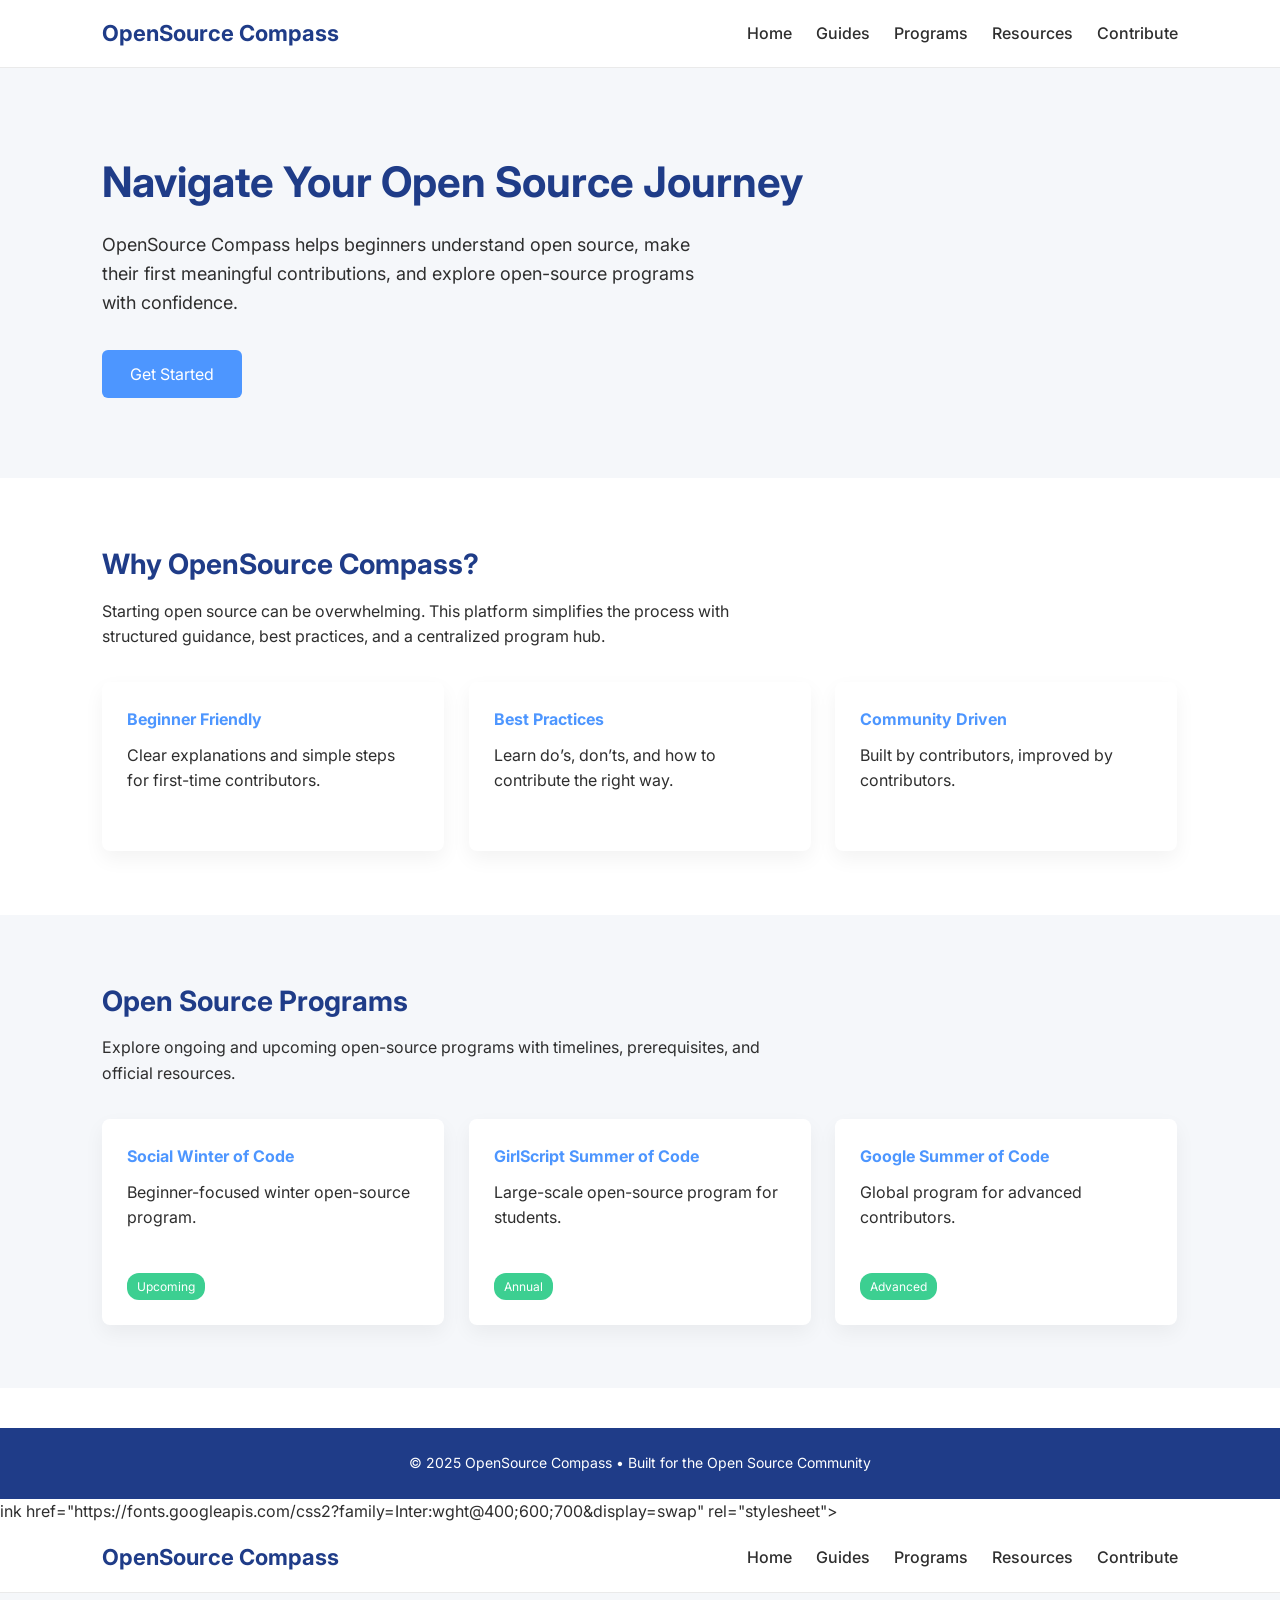
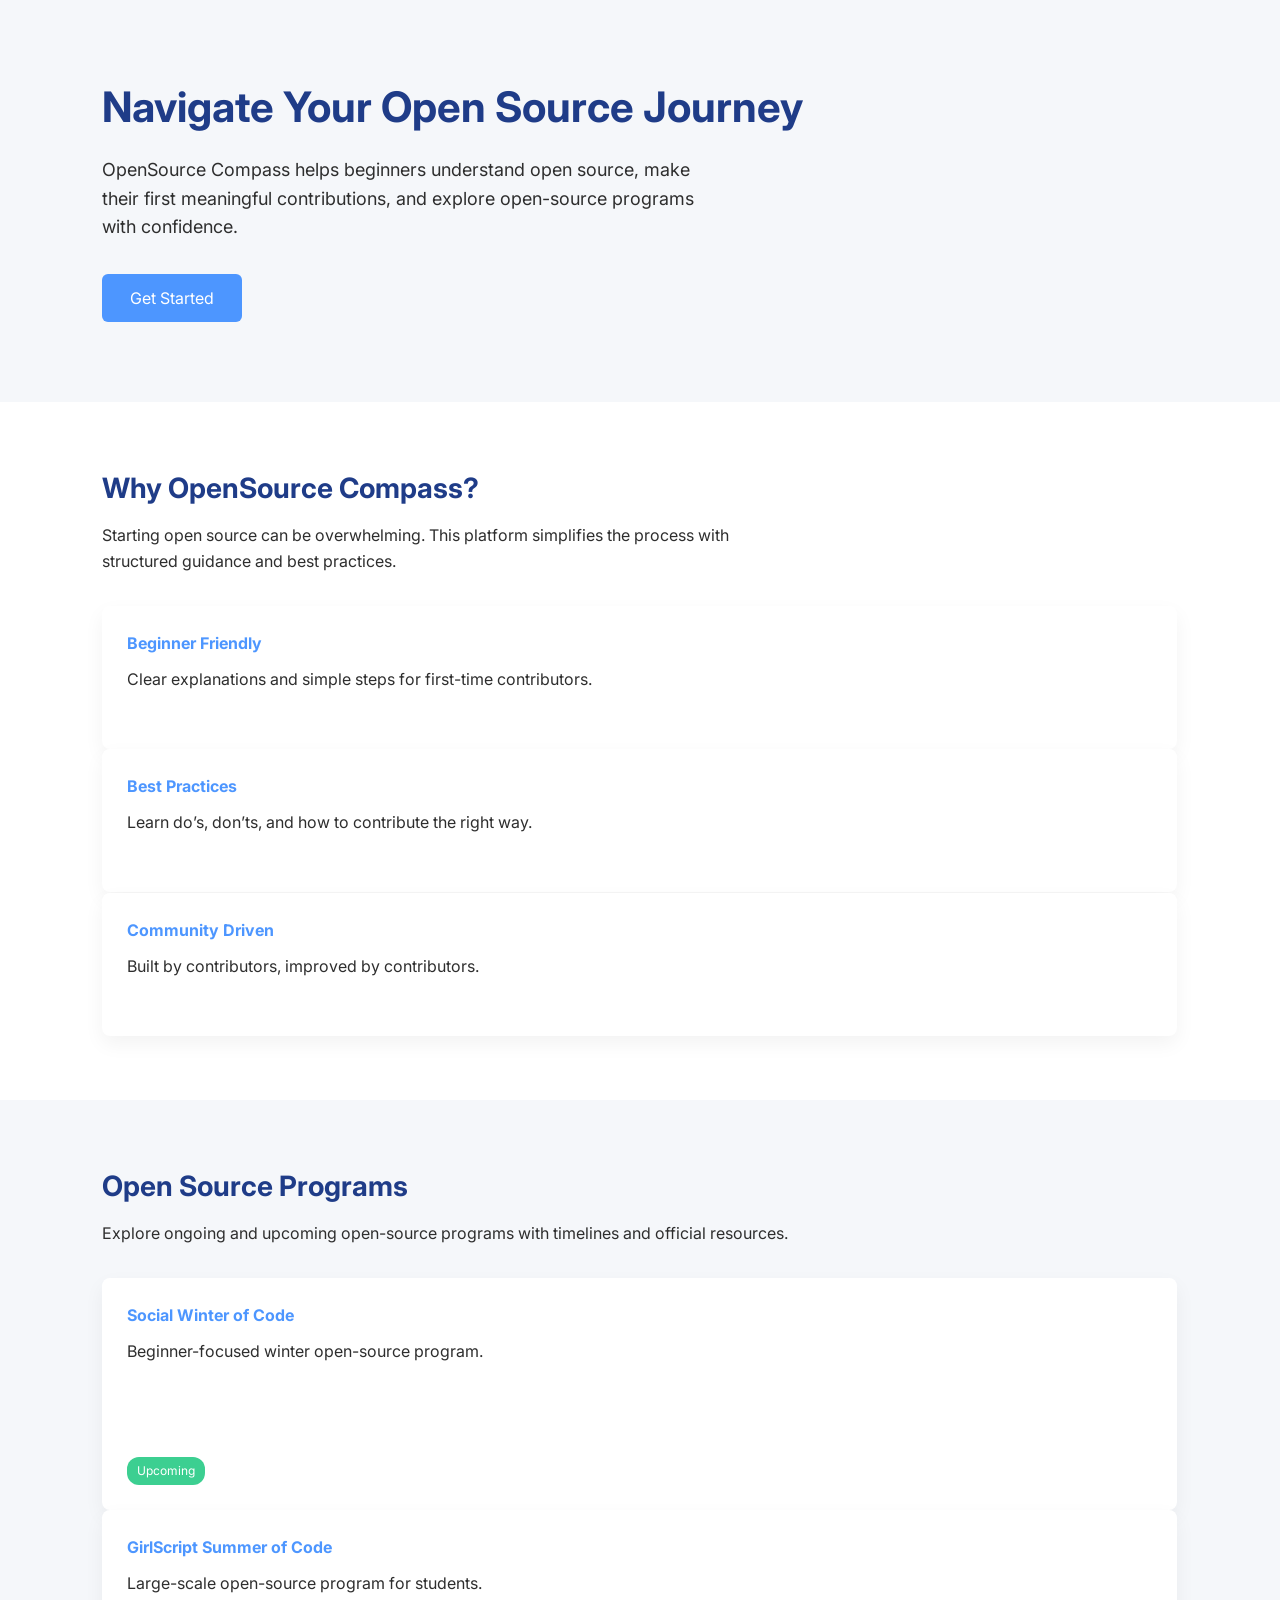
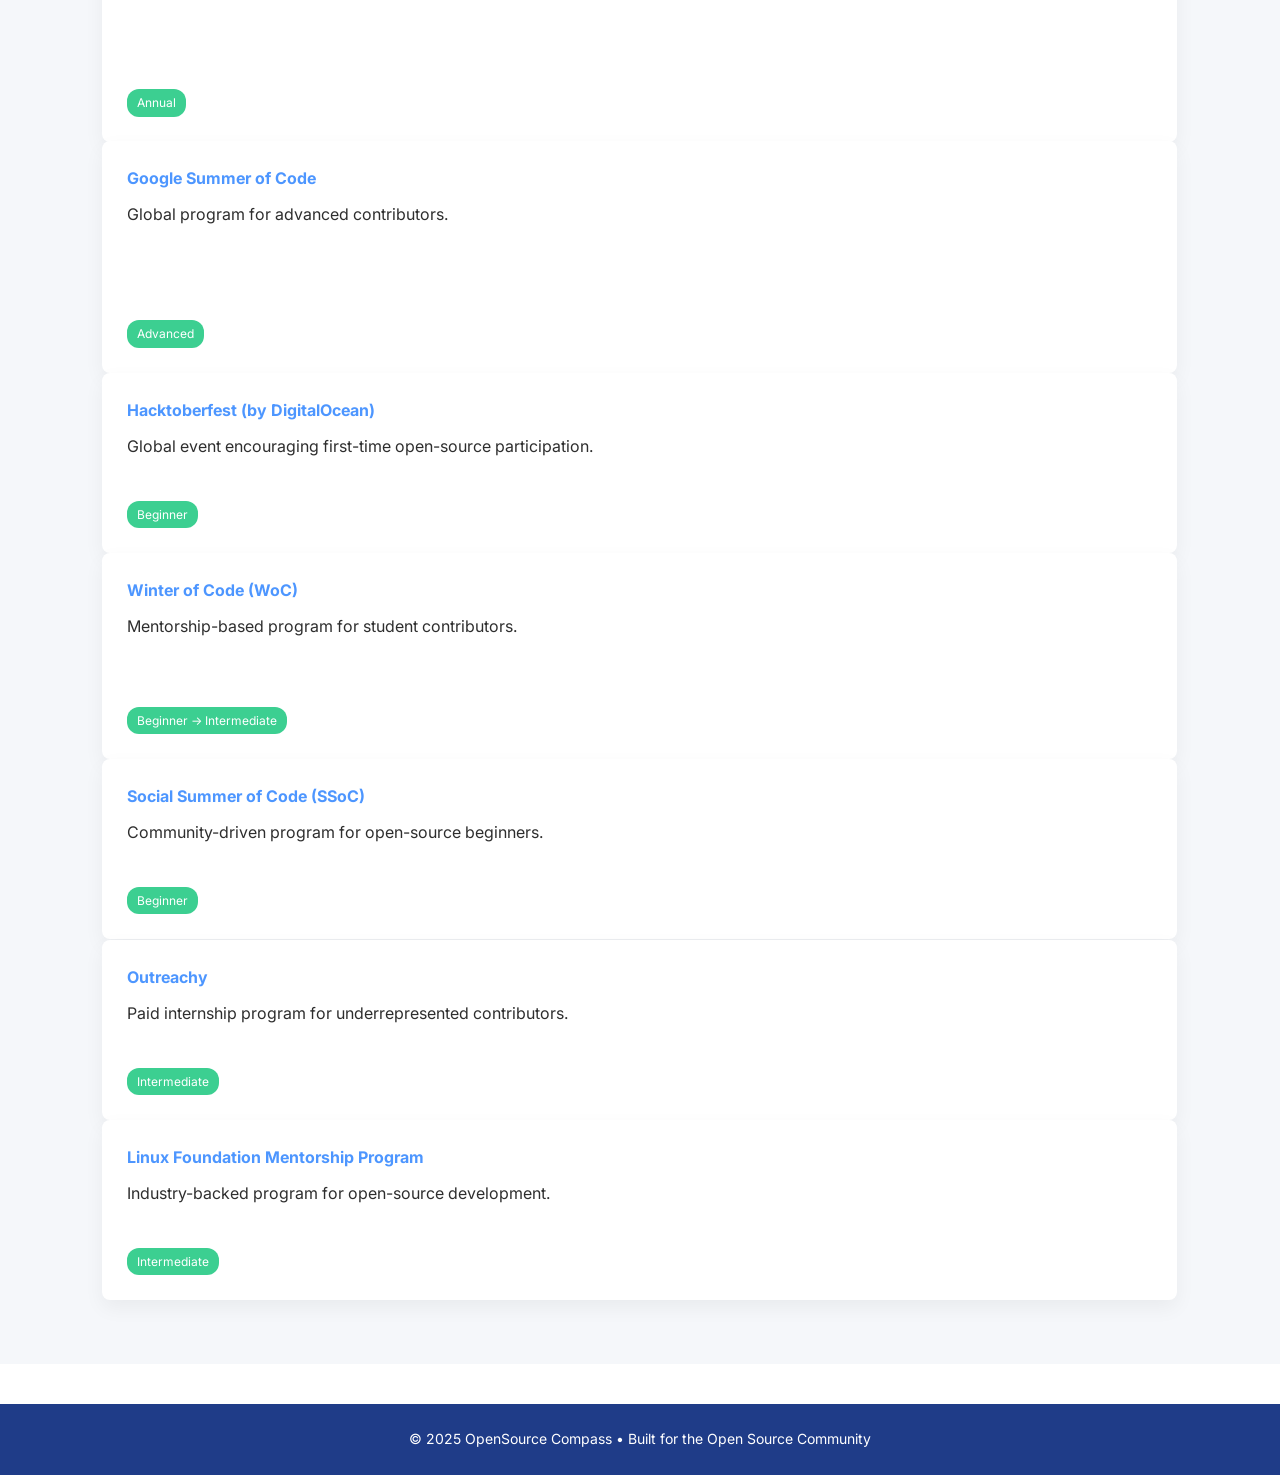
==== index.html @ edf216ed "Merge branch 'main' into P1-DO" ====
<!DOCTYPE html>
<html lang="en">
<head>
    <meta charset="UTF-8">
    <title>OpenSource Compass</title>
    <meta name="viewport" content="width=device-width, initial-scale=1.0">

    <!-- Google Font -->
    <l<!DOCTYPE html>
<html lang="en">
<head>
    <meta charset="UTF-8">
    <title>OpenSource Compass</title>
    <meta name="viewport" content="width=device-width, initial-scale=1.0">

    <!-- Google Font -->
    <link href="https://fonts.googleapis.com/css2?family=Inter:wght@400;600;700&display=swap" rel="stylesheet">
    <link rel="stylesheet" href="css/style.css">
</head>

<body>

<!-- Navbar -->
<header>
    <h1>OpenSource Compass</h1>
    <div class="hamburger">
        <div></div>
        <div></div>
        <div></div>
    </div>
    <nav>
        <div class="close-icon">X</div>
        <a href="#">Home</a>
        <a href="#">Guides</a>
        <a href="#">Programs</a>
        <a href="#">Resources</a>
        <a href="#">Contribute</a>
    </nav>
</header>

<!-- Hero Section -->
<section class="hero">
    <h2>Navigate Your Open Source Journey</h2>
    <p>
        OpenSource Compass helps beginners understand open source,
        make their first meaningful contributions, and explore
        open-source programs with confidence.
    </p>
    <button>Get Started</button>
</section>

<!-- Why Section -->
<section>
    <h3>Why OpenSource Compass?</h3>
    <p>
        Starting open source can be overwhelming. This platform simplifies
        the process with structured guidance, best practices, and a
        centralized program hub.
    </p>

    <div class="card-container">
        <div class="card">
            <h4>Beginner Friendly</h4>
            <p>Clear explanations and simple steps for first-time contributors.</p>
        </div>

        <div class="card">
            <h4>Best Practices</h4>
            <p>Learn do’s, don’ts, and how to contribute the right way.</p>
        </div>

        <div class="card">
            <h4>Community Driven</h4>
            <p>Built by contributors, improved by contributors.</p>
        </div>
    </div>
</section>

<!-- Programs Section -->
<section class="programs">
    <h3>Open Source Programs</h3>
    <p>
        Explore ongoing and upcoming open-source programs with timelines,
        prerequisites, and official resources.
    </p>

    <div class="card-container">
        <div class="card">
            <h4>Social Winter of Code</h4>
            <p>Beginner-focused winter open-source program.</p>
            <span class="badge">Upcoming</span>
        </div>

        <div class="card">
            <h4>GirlScript Summer of Code</h4>
            <p>Large-scale open-source program for students.</p>
            <span class="badge">Annual</span>
        </div>

        <div class="card">
            <h4>Google Summer of Code</h4>
            <p>Global program for advanced contributors.</p>
            <span class="badge">Advanced</span>
        </div>
    </div>
</section>

<!-- Footer -->
<footer>
    <p>© 2025 OpenSource Compass • Built for the Open Source Community</p>
</footer>

<script>
    const hamburger = document.querySelector('.hamburger');
    const nav = document.querySelector('nav');
    const closeIcon = document.querySelector('.close-icon');

    hamburger.addEventListener('click', () => {
        nav.classList.add('active');
        hamburger.classList.add('active');
    });

    closeIcon.addEventListener('click', () => {
        nav.classList.remove('active');
        hamburger.classList.remove('active');
    });

    document.addEventListener('click', (e) => {
        if (nav.classList.contains('active') && !nav.contains(e.target) && !hamburger.contains(e.target)) {
            nav.classList.remove('active');
            hamburger.classList.remove('active');
        }
    });
</script>

</body>
</html>
ink href="https://fonts.googleapis.com/css2?family=Inter:wght@400;600;700&display=swap" rel="stylesheet">
    <link rel="stylesheet" href="css/style.css">

    <style>
        :root {
            --primary-blue: #1F3C88;
            --secondary-blue: #4D96FF;
            --light-gray: #F5F7FA;
            --text-dark: #2E2E2E;
            --success-green: #3CCF91;
            --white: #FFFFFF;
        }

        * {
            margin: 0;
            padding: 0;
            box-sizing: border-box;
            font-family: 'Inter', sans-serif;
        }

        body {
            background-color: var(--white);
            color: var(--text-dark);
            line-height: 1.6;
        }

        /* ---------- Navbar ---------- */
        header {
            background-color: var(--white);
            border-bottom: 1px solid #eaeaea;
            padding: 16px 8%;
            display: flex;
            justify-content: space-between;
            align-items: center;
        }

        header h1 {
            color: var(--primary-blue);
            font-size: 22px;
        }

        nav a {
            margin-left: 24px;
            text-decoration: none;
            color: var(--text-dark);
            font-weight: 500;
        }

        nav a:hover {
            color: var(--secondary-blue);
        }

        /* ---------- Hero Section ---------- */
        .hero {
            background-color: var(--light-gray);
            padding: 80px 8%;
            display: flex;
            flex-direction: column;
            align-items: flex-start;
        }

        .hero h2 {
            font-size: 42px;
            color: var(--primary-blue);
            margin-bottom: 16px;
        }

        .hero p {
            max-width: 600px;
            font-size: 18px;
            margin-bottom: 32px;
        }

        .hero button {
            background-color: var(--secondary-blue);
            color: var(--white);
            border: none;
            padding: 14px 28px;
            font-size: 16px;
            border-radius: 6px;
            cursor: pointer;
        }

        .hero button:hover {
            background-color: var(--primary-blue);
        }

        /* ---------- Section Common ---------- */
        section {
            padding: 64px 8%;
        }

        section h3 {
            font-size: 28px;
            color: var(--primary-blue);
            margin-bottom: 12px;
        }

        section p {
            max-width: 700px;
            margin-bottom: 32px;
        }

        /* ---------- Cards ---------- */
        .card-container {
            display: grid;
            grid-template-columns: repeat(auto-fit, minmax(250px, 1fr));
            gap: 24px;
        }

        .card {
            background-color: var(--white);
            padding: 24px;
            border-radius: 8px;
            box-shadow: 0 8px 20px rgba(0,0,0,0.05);
            border: 1px solid transparent;
            transition: 
                transform 0.3s ease,
                box-shadow 0.3s ease;
        }

        .card:hover {
            transform: translateY(-10px);
            box-shadow: 0 16px 35px rgba(0,0,0,0.12);
            border-color: var(--secondary-blue);
        }

        .card h4 {
            margin-bottom: 10px;
            color: var(--secondary-blue);
        }

        /* ---------- Programs Section ---------- */
        .programs {
            background-color: var(--light-gray);
        }

        .badge {
            display: inline-block;
            background-color: var(--success-green);
            color: var(--white);
            padding: 4px 10px;
            border-radius: 12px;
            font-size: 12px;
            margin-top: 10px;
        }

        /* ---------- Footer ---------- */
        footer {
            background-color: var(--primary-blue);
            color: var(--white);
            text-align: center;
            padding: 24px;
            margin-top: 40px;
        }

        footer p {
            font-size: 14px;
        }

        /* ---------- Responsive ---------- */
        @media (max-width: 768px) {
            .hero h2 {
                font-size: 32px;
            }
        }
        /* ---------- Scroll To Top Button ---------- */
        #scrollTopBtn {
            position: fixed;
            bottom: 30px;
            right: 30px;
            z-index: 1000;

            background-color: var(--secondary-blue);
            color: var(--white);
            border: none;
            border-radius: 50%;
            width: 48px;
            height: 48px;

            font-size: 20px;
            cursor: pointer;

            display: none;

            box-shadow: 0 8px 20px rgba(0,0,0,0.2);
            transition: 
                transform 0.3s ease,
                background-color 0.3s ease;
        }

        #scrollTopBtn:hover {
            background-color: var(--primary-blue);
            transform: translateY(-4px);
        }

    </style>
</head>
<body>

<header>
    <h1>OpenSource Compass</h1>
    <nav>
        <a href="index.html">Home</a>
        <a href="guides.html">Guides</a>
        <a href="#">Programs</a>
        <a href="#">Resources</a>
        <a href="#">Contribute</a>
    </nav>
</header>

<section class="hero">
    <h2 class="fade-in-up" style="transition-delay: 0.1s;">Navigate Your Open Source Journey</h2>
    <p class="fade-in-up" style="transition-delay: 0.3s;">
        OpenSource Compass helps beginners understand open source,
        make their first meaningful contributions, and explore
        open-source programs with confidence.
    </p>
    <button class="fade-in-up" style="transition-delay: 0.5s;">Get Started</button>
</section>

<section class="fade-in-up">
    <h3>Why OpenSource Compass?</h3>
    <p>Starting open source can be overwhelming. This platform simplifies the process with structured guidance and best practices.</p>

    <div class="card-grid">
        <div class="card">
            <h4>Beginner Friendly</h4>
            <p>Clear explanations and simple steps for first-time contributors.</p>
        </div>
        <div class="card">
            <h4>Best Practices</h4>
            <p>Learn do’s, don’ts, and how to contribute the right way.</p>
        </div>
        <div class="card">
            <h4>Community Driven</h4>
            <p>Built by contributors, improved by contributors.</p>
        </div>
    </div>
</section>

<section class="fade-in-up" style="background-color: var(--light-gray);">
    <h3>Open Source Programs</h3>
    <p>Explore ongoing and upcoming open-source programs with timelines and official resources.</p>

    <div class="card-grid">
        <div class="card">
            <h4>Social Winter of Code</h4>
            <p>Beginner-focused winter open-source program.</p><br><br>
            <span class="badge">Upcoming</span>
        </div>
        <div class="card">
            <h4>GirlScript Summer of Code</h4>
            <p>Large-scale open-source program for students.</p><br><br>
            <span class="badge">Annual</span>
        </div>
        <div class="card">
            <h4>Google Summer of Code</h4>
            <p>Global program for advanced contributors.</p><br><br>
            <span class="badge">Advanced</span>
        </div>

        <div class="card">
            <h4>Hacktoberfest (by DigitalOcean)</h4>
            <p>Global event encouraging first-time open-source participation.</p>
            <span class="badge">Beginner</span>
        </div>

        <div class="card">
            <h4>Winter of Code (WoC)</h4>
            <p>Mentorship-based program for student contributors.</p><br>
            <span class="badge">Beginner → Intermediate</span>
        </div>

        <div class="card">
            <h4>Social Summer of Code (SSoC)</h4>
            <p>Community-driven program for open-source beginners.</p>
            <span class="badge">Beginner</span>
        </div>

        <div class="card">
            <h4>Outreachy</h4>
            <p>Paid internship program for underrepresented contributors.</p>
            <span class="badge">Intermediate</span>
        </div>

        <div class="card">
            <h4>Linux Foundation Mentorship Program</h4>
            <p>Industry-backed program for open-source development.</p>
            <span class="badge">Intermediate</span>
        </div>
    </div>
</section>

<footer>
    <p>© 2025 OpenSource Compass • Built for the Open Source Community</p>
</footer>

<button id="scrollTopBtn" title="Go to top">↑</button>

<script>
    const scrollTopBtn = document.getElementById("scrollTopBtn");

    window.addEventListener("scroll", () => {
        if (window.scrollY > 300) {
            scrollTopBtn.style.display = "block";
        } else {
            scrollTopBtn.style.display = "none";
        }
    });

    scrollTopBtn.addEventListener("click", () => {
        window.scrollTo({
            top: 0,
            behavior: "smooth"
        });
    });
</script>


</body>
</html>
---- css/style.css ----
/* =========================
   Global Variables
========================= */
:root {
    --primary-blue: #1F3C88;
    --secondary-blue: #4D96FF;
    --light-gray: #F5F7FA;
    --text-dark: #2E2E2E;
    --success-green: #3CCF91;
    --white: #FFFFFF;
    
    /* New Animation & Glassmorphism Variables */
    --glass-bg: rgba(255, 255, 255, 0.7);
    --transition-speed: 0.3s;
    --anim-curve: cubic-bezier(0.25, 0.46, 0.45, 0.94);
}

/* =========================
   Reset & Base Styles
========================= */
* {
    margin: 0;
    padding: 0;
    box-sizing: border-box;
    font-family: 'Inter', sans-serif;
}

body {
    background-color: var(--white);
    color: var(--text-dark);
    line-height: 1.6;
    overflow-x: hidden; /* Prevents scrollbars during animations */
}

a {
    text-decoration: none;
    color: inherit;
}

ul {
    list-style: none;
}

/* =========================
   Layout Helpers
.container {
    width: 84%;
    max-width: 1200px;
    margin: auto;
}

/* =========================
   Header / Navbar
========================= */
header {
    background-color: var(--white);
    border-bottom: 1px solid #eaeaea;
    padding: 16px 8%;
    display: flex;
    justify-content: space-between;
    align-items: center;
    position: relative; /* For the hamburger menu */
}

header h1 {
    color: var(--primary-blue);
    font-size: 22px;
}

nav {
    display: flex;
    align-items: center;
}

nav a {
    margin-left: 24px;
    text-decoration: none;
    color: var(--text-dark);
    font-weight: 500;
}

nav a:hover::after {
    width: 100%;
}

.hamburger {
    display: none;
    cursor: pointer;
}

.hamburger div {
    width: 25px;
    height: 3px;
    background-color: var(--primary-blue);
    margin: 5px 0;
}

.close-icon {
    display: none;
    position: absolute;
    top: 20px;
    right: 20px;
    font-size: 24px;
    cursor: pointer;
}

/* =========================
   Hero Section
========================= */
.hero {
    background-color: var(--light-gray);
    padding: 80px 8%;
    display: flex;
    flex-direction: column;
    align-items: flex-start;
}

.hero h2 {
    font-size: 42px;
    color: var(--primary-blue);
    margin-bottom: 16px;
}

.hero p {
    max-width: 600px;
    font-size: 18px;
    margin-bottom: 32px;
}

.hero button {
    background-color: var(--secondary-blue);
    color: var(--white);
    border: none;
    padding: 14px 28px;
    font-size: 16px;
    border-radius: 6px;
    cursor: pointer;
}

.hero button:hover {
    background-color: var(--primary-blue);
}

/* =========================
   Section Common
section {
    padding: 64px 8%;
}

section h3 {
    font-size: 28px;
    color: var(--primary-blue);
    margin-bottom: 12px;
}

section p {
    max-width: 700px;
    margin-bottom: 32px;
}

/* =========================
   Cards & Grid
========================= */
.card-container {
    display: grid;
    grid-template-columns: repeat(auto-fit, minmax(280px, 1fr));
    gap: 24px;
    margin-top: 32px;
}

/* Glassmorphism Pattern */
.card {
.fade-in-up {
    opacity: 0;
    transform: translateY(30px);
    transition: opacity 0.8s var(--anim-curve), transform 0.8s var(--anim-curve);
}

.fade-in-up.active {
    opacity: 1;
    transform: translateY(0);
}

    background-color: var(--white);
    padding: 24px;
    border-radius: 8px;
    box-shadow: 0 8px 20px rgba(0,0,0,0.05);
}

.card h4 {
    margin-bottom: 10px;
    color: var(--secondary-blue);
}

/* =========================
   Programs Section
.programs {
    background-color: var(--light-gray);
}

.badge {
    display: inline-block;
    background-color: var(--success-green);
    color: var(--white);
    padding: 4px 10px;
    border-radius: 12px;
    font-size: 12px;
    margin-top: 10px;
}

/* =========================
   Footer
========================= */
footer {
    background-color: var(--primary-blue);
    color: var(--white);
    text-align: center;
    padding: 24px;
    margin-top: 40px;
}

footer p {
    font-size: 14px;
}

/* =========================
   Responsive
========================= */
@media (max-width: 768px) {
    header {
        flex-direction: row;
        justify-content: space-between;
    }

    .hamburger {
        display: block;
    }

    .hamburger.active {
        display: none;
    }

    nav {
        display: none;
        flex-direction: column;
        align-items: flex-start;
        width: 100%;
        position: absolute;
        top: 0;
        left: 0;
        background-color: var(--white);
        padding: 20px 8%;
        box-shadow: 0 8px 16px rgba(0,0,0,0.1);
    }

    nav.active {
        display: flex;
    }

    nav.active .close-icon {
        display: block;
    }

    nav a {
        margin: 10px 0;
        width: 100%;
        font-size: 20px;
        margin: 20px 0;
    }

    .hero {
        padding: 60px 8%;
    }
    
    .hero h2 {
        font-size: 32px;
    }
    
    .hero p {
        font-size: 16px;
    }

    section {
        padding: 48px 8%;
    }

    section h3 {
        font-size: 24px;
    }
}

@media (max-width: 480px) {
    .hero h2 {
        font-size: 28px;
    }

    .hero p {
        font-size: 15px;
    }
    
    .card-container {
        grid-template-columns: 1fr;
    }
}


/* Hover effect to the cards */

/* Base card style */
.card {
  background: #ffffff;
  border-radius: 12px;
  padding: 1.5rem;
  transition: 
    transform 0.3s ease,
    box-shadow 0.3s ease;
  box-shadow: 0 4px 12px rgba(0, 0, 0, 0.08);
  will-change: transform, box-shadow;
}

/* Hover interaction */
.card:hover {
  transform: translateY(-6px) scale(1.02);
  box-shadow: 0 12px 28px rgba(0, 0, 0, 0.15);
}

/* Keyboard accessibility (important for a11y) */
.card:focus-within {
  transform: translateY(-6px) scale(1.02);
  box-shadow: 0 12px 28px rgba(0, 0, 0, 0.15);
}

/* Optional: smoother feel on touch devices */
@media (hover: none) {
  .card:hover {
    transform: none;
    box-shadow: 0 4px 12px rgba(0, 0, 0, 0.08);
  }
}
---- css/style.css ----
/* =========================
   Global Variables
========================= */
:root {
    --primary-blue: #1F3C88;
    --secondary-blue: #4D96FF;
    --light-gray: #F5F7FA;
    --text-dark: #2E2E2E;
    --success-green: #3CCF91;
    --white: #FFFFFF;
    
    /* New Animation & Glassmorphism Variables */
    --glass-bg: rgba(255, 255, 255, 0.7);
    --transition-speed: 0.3s;
    --anim-curve: cubic-bezier(0.25, 0.46, 0.45, 0.94);
}

/* =========================
   Reset & Base Styles
========================= */
* {
    margin: 0;
    padding: 0;
    box-sizing: border-box;
    font-family: 'Inter', sans-serif;
}

body {
    background-color: var(--white);
    color: var(--text-dark);
    line-height: 1.6;
    overflow-x: hidden; /* Prevents scrollbars during animations */
}

a {
    text-decoration: none;
    color: inherit;
}

ul {
    list-style: none;
}

/* =========================
   Layout Helpers
.container {
    width: 84%;
    max-width: 1200px;
    margin: auto;
}

/* =========================
   Header / Navbar
========================= */
header {
    background-color: var(--white);
    border-bottom: 1px solid #eaeaea;
    padding: 16px 8%;
    display: flex;
    justify-content: space-between;
    align-items: center;
    position: relative; /* For the hamburger menu */
}

header h1 {
    color: var(--primary-blue);
    font-size: 22px;
}

nav {
    display: flex;
    align-items: center;
}

nav a {
    margin-left: 24px;
    text-decoration: none;
    color: var(--text-dark);
    font-weight: 500;
}

nav a:hover::after {
    width: 100%;
}

.hamburger {
    display: none;
    cursor: pointer;
}

.hamburger div {
    width: 25px;
    height: 3px;
    background-color: var(--primary-blue);
    margin: 5px 0;
}

.close-icon {
    display: none;
    position: absolute;
    top: 20px;
    right: 20px;
    font-size: 24px;
    cursor: pointer;
}

/* =========================
   Hero Section
========================= */
.hero {
    background-color: var(--light-gray);
    padding: 80px 8%;
    display: flex;
    flex-direction: column;
    align-items: flex-start;
}

.hero h2 {
    font-size: 42px;
    color: var(--primary-blue);
    margin-bottom: 16px;
}

.hero p {
    max-width: 600px;
    font-size: 18px;
    margin-bottom: 32px;
}

.hero button {
    background-color: var(--secondary-blue);
    color: var(--white);
    border: none;
    padding: 14px 28px;
    font-size: 16px;
    border-radius: 6px;
    cursor: pointer;
}

.hero button:hover {
    background-color: var(--primary-blue);
}

/* =========================
   Section Common
section {
    padding: 64px 8%;
}

section h3 {
    font-size: 28px;
    color: var(--primary-blue);
    margin-bottom: 12px;
}

section p {
    max-width: 700px;
    margin-bottom: 32px;
}

/* =========================
   Cards & Grid
========================= */
.card-container {
    display: grid;
    grid-template-columns: repeat(auto-fit, minmax(280px, 1fr));
    gap: 24px;
    margin-top: 32px;
}

/* Glassmorphism Pattern */
.card {
.fade-in-up {
    opacity: 0;
    transform: translateY(30px);
    transition: opacity 0.8s var(--anim-curve), transform 0.8s var(--anim-curve);
}

.fade-in-up.active {
    opacity: 1;
    transform: translateY(0);
}

    background-color: var(--white);
    padding: 24px;
    border-radius: 8px;
    box-shadow: 0 8px 20px rgba(0,0,0,0.05);
}

.card h4 {
    margin-bottom: 10px;
    color: var(--secondary-blue);
}

/* =========================
   Programs Section
.programs {
    background-color: var(--light-gray);
}

.badge {
    display: inline-block;
    background-color: var(--success-green);
    color: var(--white);
    padding: 4px 10px;
    border-radius: 12px;
    font-size: 12px;
    margin-top: 10px;
}

/* =========================
   Footer
========================= */
footer {
    background-color: var(--primary-blue);
    color: var(--white);
    text-align: center;
    padding: 24px;
    margin-top: 40px;
}

footer p {
    font-size: 14px;
}

/* =========================
   Responsive
========================= */
@media (max-width: 768px) {
    header {
        flex-direction: row;
        justify-content: space-between;
    }

    .hamburger {
        display: block;
    }

    .hamburger.active {
        display: none;
    }

    nav {
        display: none;
        flex-direction: column;
        align-items: flex-start;
        width: 100%;
        position: absolute;
        top: 0;
        left: 0;
        background-color: var(--white);
        padding: 20px 8%;
        box-shadow: 0 8px 16px rgba(0,0,0,0.1);
    }

    nav.active {
        display: flex;
    }

    nav.active .close-icon {
        display: block;
    }

    nav a {
        margin: 10px 0;
        width: 100%;
        font-size: 20px;
        margin: 20px 0;
    }

    .hero {
        padding: 60px 8%;
    }
    
    .hero h2 {
        font-size: 32px;
    }
    
    .hero p {
        font-size: 16px;
    }

    section {
        padding: 48px 8%;
    }

    section h3 {
        font-size: 24px;
    }
}

@media (max-width: 480px) {
    .hero h2 {
        font-size: 28px;
    }

    .hero p {
        font-size: 15px;
    }
    
    .card-container {
        grid-template-columns: 1fr;
    }
}


/* Hover effect to the cards */

/* Base card style */
.card {
  background: #ffffff;
  border-radius: 12px;
  padding: 1.5rem;
  transition: 
    transform 0.3s ease,
    box-shadow 0.3s ease;
  box-shadow: 0 4px 12px rgba(0, 0, 0, 0.08);
  will-change: transform, box-shadow;
}

/* Hover interaction */
.card:hover {
  transform: translateY(-6px) scale(1.02);
  box-shadow: 0 12px 28px rgba(0, 0, 0, 0.15);
}

/* Keyboard accessibility (important for a11y) */
.card:focus-within {
  transform: translateY(-6px) scale(1.02);
  box-shadow: 0 12px 28px rgba(0, 0, 0, 0.15);
}

/* Optional: smoother feel on touch devices */
@media (hover: none) {
  .card:hover {
    transform: none;
    box-shadow: 0 4px 12px rgba(0, 0, 0, 0.08);
  }
}
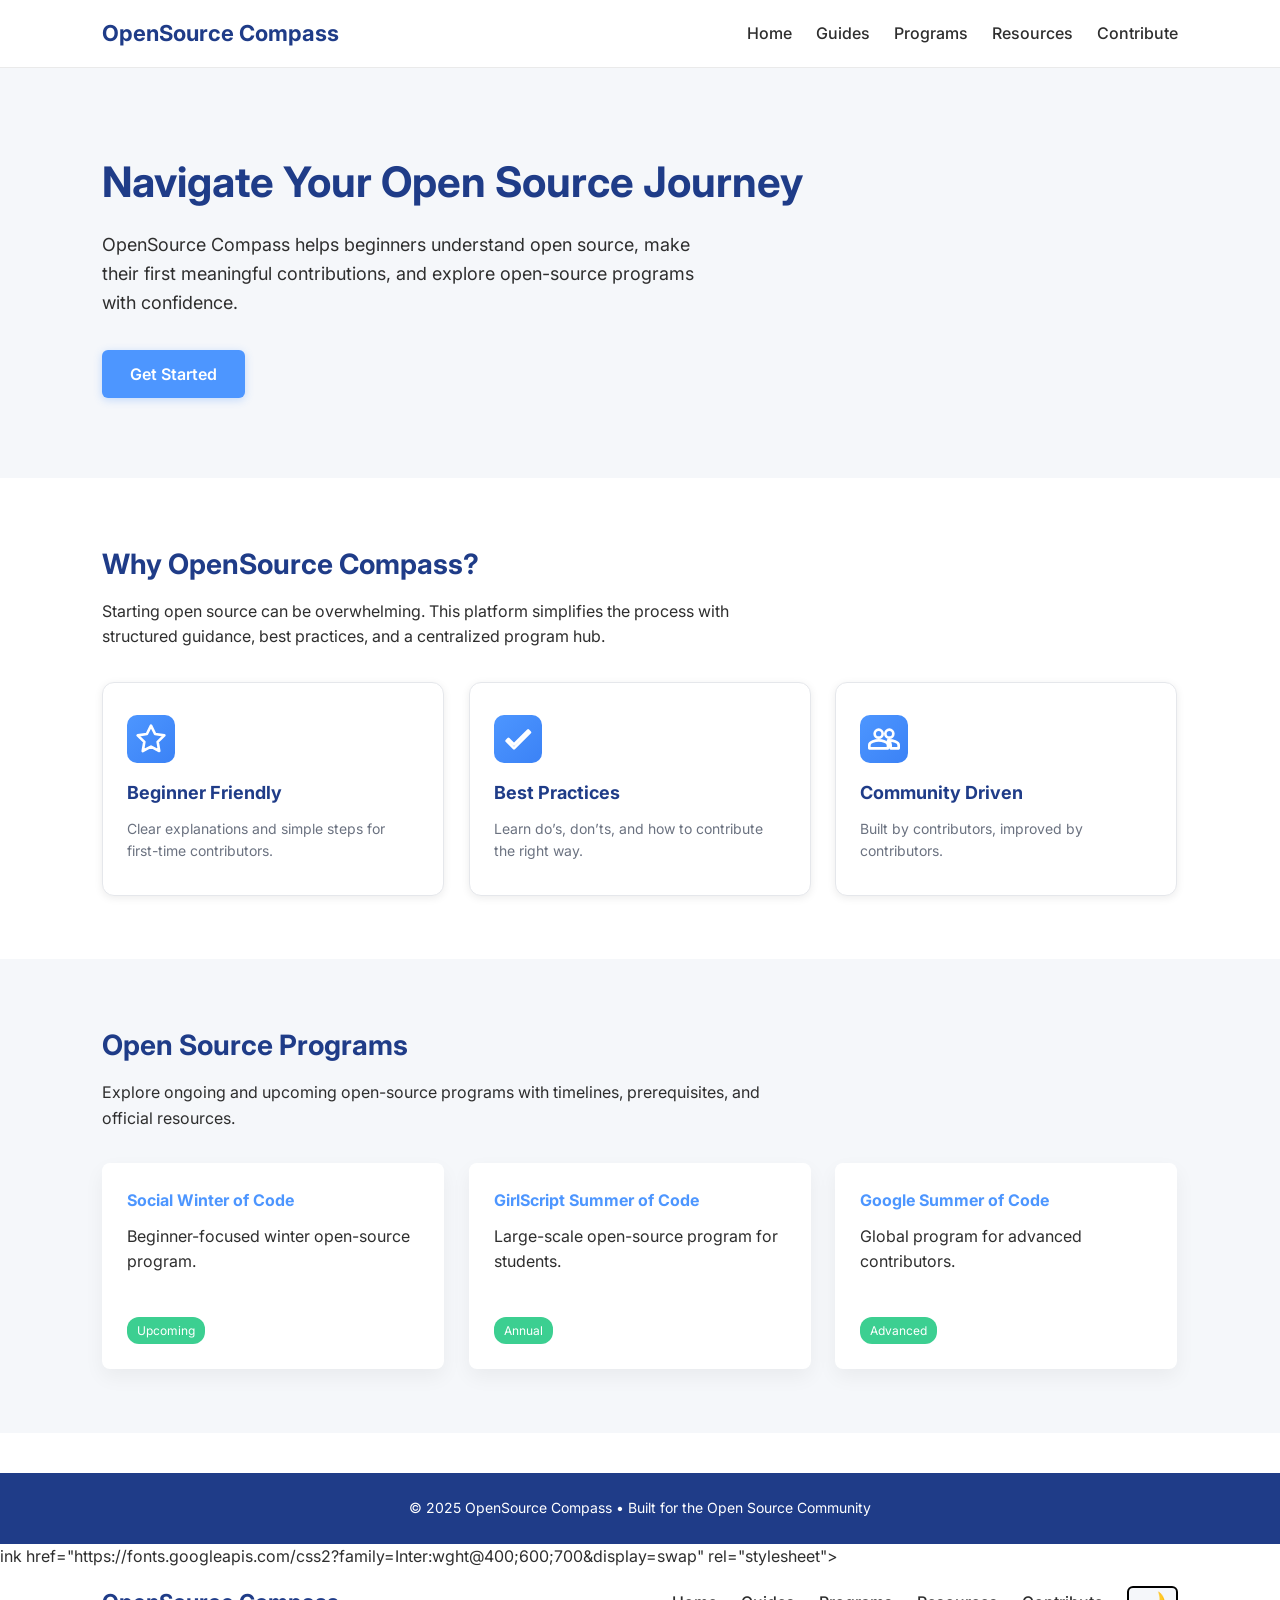
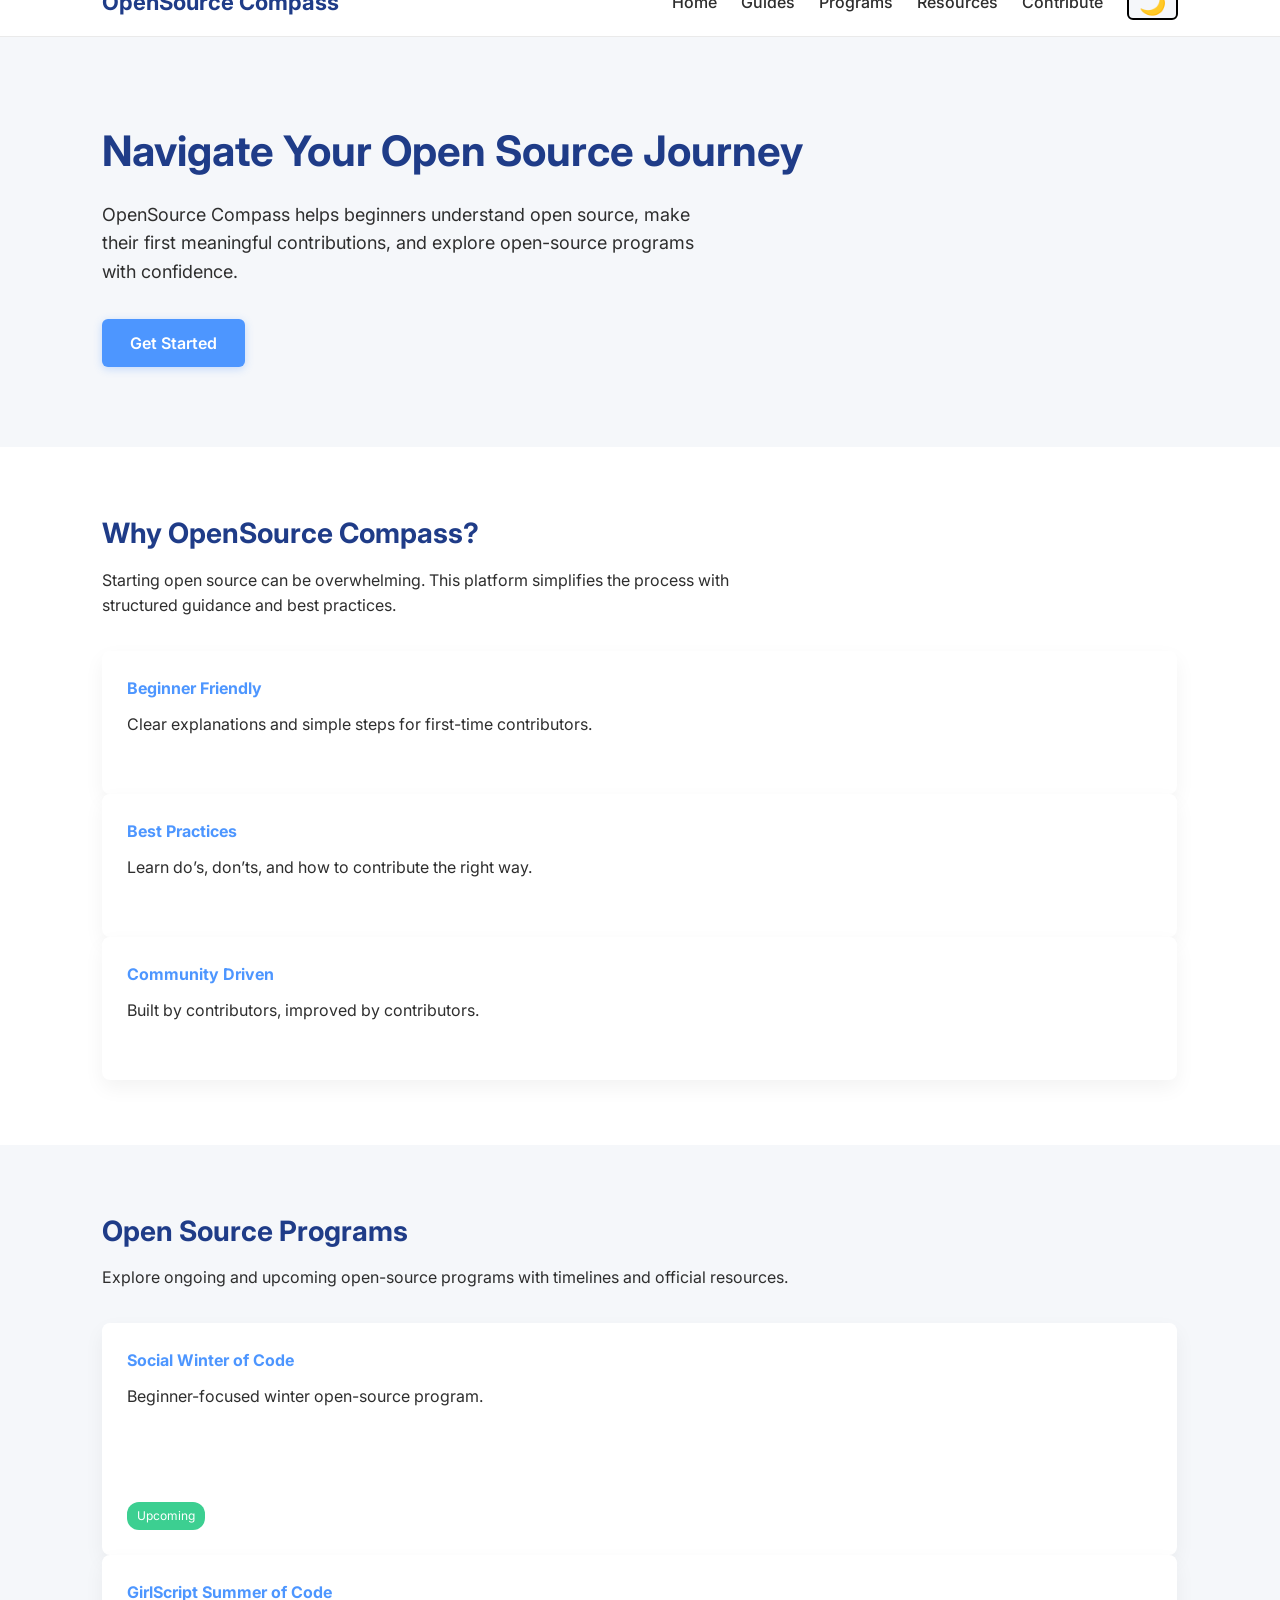
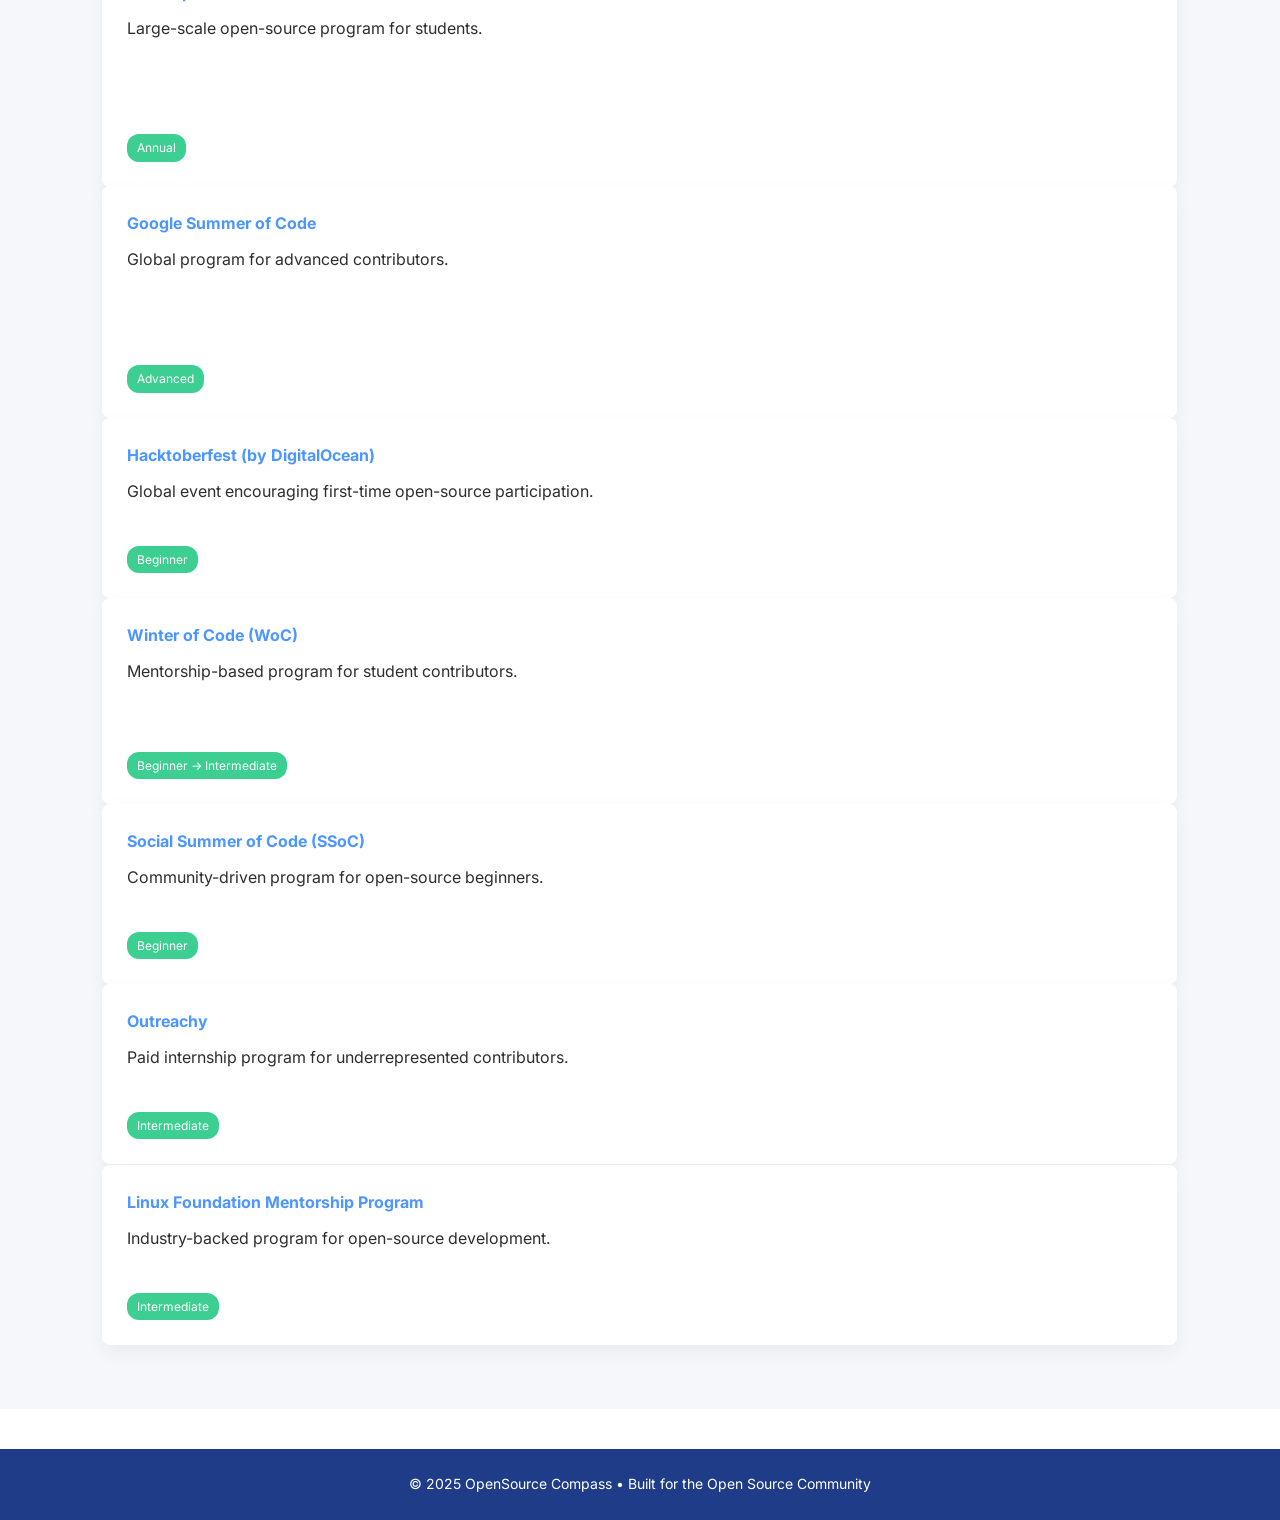
==== commit 6131119d: "Merge branch 'main' into feature/get-started" ====
--- a/index.html
+++ b/index.html
@@ -58,18 +58,36 @@
         centralized program hub.
     </p>
 
-    <div class="card-container">
-        <div class="card">
+    <div class="card-container why-cards">
+        <div class="card">
+            <div class="icon">
+                <svg viewBox="0 0 24 24">
+                    <!-- Lightbulb Icon -->
+                    <path d="M12 2l3.09 6.26L22 9.27l-5 4.87 1.18 6.88L12 17.77l-6.18 3.25L7 14.14 2 9.27l6.91-1.01L12 2z"/>
+                </svg>
+            </div>
             <h4>Beginner Friendly</h4>
             <p>Clear explanations and simple steps for first-time contributors.</p>
         </div>
 
         <div class="card">
+            <div class="icon">
+                <svg viewBox="0 0 24 24">
+                    <!-- Checkmark Icon -->
+                    <path d="M9 16.17L4.83 12l-1.42 1.41L9 19 21 7l-1.41-1.41L9 16.17z"/>
+                </svg>
+            </div>
             <h4>Best Practices</h4>
             <p>Learn do’s, don’ts, and how to contribute the right way.</p>
         </div>
 
         <div class="card">
+            <div class="icon">
+                <svg viewBox="0 0 24 24">
+                    <!-- People Icon -->
+                    <path d="M16 11c1.66 0 2.99-1.34 2.99-3S17.66 5 16 5c-1.66 0-3 1.34-3 3s1.34 3 3 3zm-8 0c1.66 0 2.99-1.34 2.99-3S9.66 5 8 5C6.34 5 5 6.34 5 8s1.34 3 3 3zm0 2c-2.33 0-7 1.17-7 3.5V19h14v-2.5c0-2.33-4.67-3.5-7-3.5zm8 0c-.29 0-.62.02-.97.05 1.16.84 1.97 1.97 1.97 3.45V19h6v-2.5c0-2.33-4.67-3.5-7-3.5z"/>
+                </svg>
+            </div>
             <h4>Community Driven</h4>
             <p>Built by contributors, improved by contributors.</p>
         </div>
@@ -186,6 +204,25 @@
         nav a:hover {
             color: var(--secondary-blue);
         }
+
+        #themeToggle {
+    margin-left: 24px;
+    background-color: var(--light-gray);
+    color: var(--secondary-blue);
+    border: 2px solid #000;  /* black border for visibility */
+    border-radius: 6px;
+    font-size: 22px;          /* larger icon */
+    padding: 4px 10px;        /* single line, compact */
+    cursor: pointer;
+    line-height: 1;           /* keep it single line */
+    transition: background-color 0.2s ease, color 0.2s ease;
+}
+
+#themeToggle:hover {
+    background-color: var(--secondary-blue);
+    color: var(--white);
+}
+
 
         /* ---------- Hero Section ---------- */
         .hero {
@@ -301,6 +338,14 @@
                 font-size: 32px;
             }
         }
+
+        body.dark-mode {
+            --white: #0f172a;
+            --light-gray: #020617;
+            --text-dark: #e5e7eb;
+            --primary-blue: #93c5fd;
+            --secondary-blue: #60a5fa;
+        }
         /* ---------- Scroll To Top Button ---------- */
         #scrollTopBtn {
             position: fixed;
@@ -338,11 +383,12 @@
 <header>
     <h1>OpenSource Compass</h1>
     <nav>
-        <a href="index.html">Home</a>
-        <a href="guides.html">Guides</a>
-        <a href="#">Programs</a>
+        <a href="#">Home</a>
+        <a href="#">Guides</a>
+        <a href="dashboard.html">Programs</a>
         <a href="#">Resources</a>
         <a href="#">Contribute</a>
+        <button id="themeToggle" title="Toggle theme">🌙</button>
     </nav>
 </header>
 
@@ -353,7 +399,7 @@
         make their first meaningful contributions, and explore
         open-source programs with confidence.
     </p>
-    <button class="fade-in-up" style="transition-delay: 0.5s;">Get Started</button>
+    <button onclick="window.location.href='dashboard.html'">Get Started</button>
 </section>
 
 <section class="fade-in-up">
@@ -436,24 +482,24 @@
 <button id="scrollTopBtn" title="Go to top">↑</button>
 
 <script>
+    /* Theme Toggle */
+    const themeToggle = document.getElementById("themeToggle");
+    themeToggle.addEventListener("click", () => {
+        document.body.classList.toggle("dark-mode");
+        themeToggle.textContent =
+            document.body.classList.contains("dark-mode") ? "☀️" : "🌙";
+    });
+
+    /* Scroll To Top */
     const scrollTopBtn = document.getElementById("scrollTopBtn");
-
     window.addEventListener("scroll", () => {
-        if (window.scrollY > 300) {
-            scrollTopBtn.style.display = "block";
-        } else {
-            scrollTopBtn.style.display = "none";
-        }
+        scrollTopBtn.style.display = window.scrollY > 300 ? "block" : "none";
     });
 
     scrollTopBtn.addEventListener("click", () => {
-        window.scrollTo({
-            top: 0,
-            behavior: "smooth"
-        });
+        window.scrollTo({ top: 0, behavior: "smooth" });
     });
 </script>
 
-
 </body>
 </html>
--- a/css/style.css
+++ b/css/style.css
@@ -127,19 +127,27 @@
     font-size: 18px;
     margin-bottom: 32px;
 }
-
 .hero button {
     background-color: var(--secondary-blue);
     color: var(--white);
     border: none;
     padding: 14px 28px;
     font-size: 16px;
-    border-radius: 6px;
+    font-weight: 600;
+    border-radius: 8px;
     cursor: pointer;
+    transition: all 0.3s ease;
+    box-shadow: 0 2px 8px rgba(77, 150, 255, 0.3);
 }
 
 .hero button:hover {
     background-color: var(--primary-blue);
+    transform: translateY(-2px);
+    box-shadow: 0 8px 20px rgba(77, 150, 255, 0.4);
+}
+
+.hero button:active {
+    transform: translateY(0);
 }
 
 /* =========================
@@ -191,6 +199,66 @@
 .card h4 {
     margin-bottom: 10px;
     color: var(--secondary-blue);
+}
+
+/* =========================
+   Why Section - Specific Styling
+========================= */
+.why-cards .card {
+    background-color: var(--white);
+    border: 1px solid #E5E7EB;
+    padding: 32px 24px;
+    border-radius: 12px;
+    box-shadow: 0 2px 8px rgba(0, 0, 0, 0.08);
+    transition: all 0.3s cubic-bezier(0.4, 0, 0.2, 1);
+}
+
+.why-cards .card:hover {
+    transform: translateY(-6px);
+    box-shadow: 0 12px 32px rgba(0, 0, 0, 0.15);
+    border-color: var(--secondary-blue);
+}
+
+/* Icon Styling for Why Section */
+.why-cards .icon {
+    width: 48px;
+    height: 48px;
+    background: linear-gradient(135deg, var(--secondary-blue), #3b82f6);
+    border-radius: 10px;
+    margin-bottom: 16px;
+    display: flex;
+    align-items: center;
+    justify-content: center;
+    transition: transform 0.3s ease;
+}
+
+.why-cards .card:hover .icon {
+    transform: scale(1.1) rotate(5deg);
+}
+
+.why-cards .icon svg {
+    width: 32px;
+    height: 32px;
+    stroke: white;
+    stroke-width: 2;
+    fill: none;
+    stroke-linecap: round;
+    stroke-linejoin: round;
+}
+/* Why Section Card Headings */
+.why-cards .card h4 {
+    font-size: 18px;
+    font-weight: 700;
+    color: var(--primary-blue);
+    margin-bottom: 10px;
+}
+
+/* Why Section Card Text */
+.why-cards .card p {
+    font-size: 14px;
+    color: #6B7280;
+    max-width: 100%;
+    margin-bottom: 0;
 }
 
 /* =========================
--- a/css/style.css
+++ b/css/style.css
@@ -127,19 +127,27 @@
     font-size: 18px;
     margin-bottom: 32px;
 }
-
 .hero button {
     background-color: var(--secondary-blue);
     color: var(--white);
     border: none;
     padding: 14px 28px;
     font-size: 16px;
-    border-radius: 6px;
+    font-weight: 600;
+    border-radius: 8px;
     cursor: pointer;
+    transition: all 0.3s ease;
+    box-shadow: 0 2px 8px rgba(77, 150, 255, 0.3);
 }
 
 .hero button:hover {
     background-color: var(--primary-blue);
+    transform: translateY(-2px);
+    box-shadow: 0 8px 20px rgba(77, 150, 255, 0.4);
+}
+
+.hero button:active {
+    transform: translateY(0);
 }
 
 /* =========================
@@ -191,6 +199,66 @@
 .card h4 {
     margin-bottom: 10px;
     color: var(--secondary-blue);
+}
+
+/* =========================
+   Why Section - Specific Styling
+========================= */
+.why-cards .card {
+    background-color: var(--white);
+    border: 1px solid #E5E7EB;
+    padding: 32px 24px;
+    border-radius: 12px;
+    box-shadow: 0 2px 8px rgba(0, 0, 0, 0.08);
+    transition: all 0.3s cubic-bezier(0.4, 0, 0.2, 1);
+}
+
+.why-cards .card:hover {
+    transform: translateY(-6px);
+    box-shadow: 0 12px 32px rgba(0, 0, 0, 0.15);
+    border-color: var(--secondary-blue);
+}
+
+/* Icon Styling for Why Section */
+.why-cards .icon {
+    width: 48px;
+    height: 48px;
+    background: linear-gradient(135deg, var(--secondary-blue), #3b82f6);
+    border-radius: 10px;
+    margin-bottom: 16px;
+    display: flex;
+    align-items: center;
+    justify-content: center;
+    transition: transform 0.3s ease;
+}
+
+.why-cards .card:hover .icon {
+    transform: scale(1.1) rotate(5deg);
+}
+
+.why-cards .icon svg {
+    width: 32px;
+    height: 32px;
+    stroke: white;
+    stroke-width: 2;
+    fill: none;
+    stroke-linecap: round;
+    stroke-linejoin: round;
+}
+/* Why Section Card Headings */
+.why-cards .card h4 {
+    font-size: 18px;
+    font-weight: 700;
+    color: var(--primary-blue);
+    margin-bottom: 10px;
+}
+
+/* Why Section Card Text */
+.why-cards .card p {
+    font-size: 14px;
+    color: #6B7280;
+    max-width: 100%;
+    margin-bottom: 0;
 }
 
 /* =========================
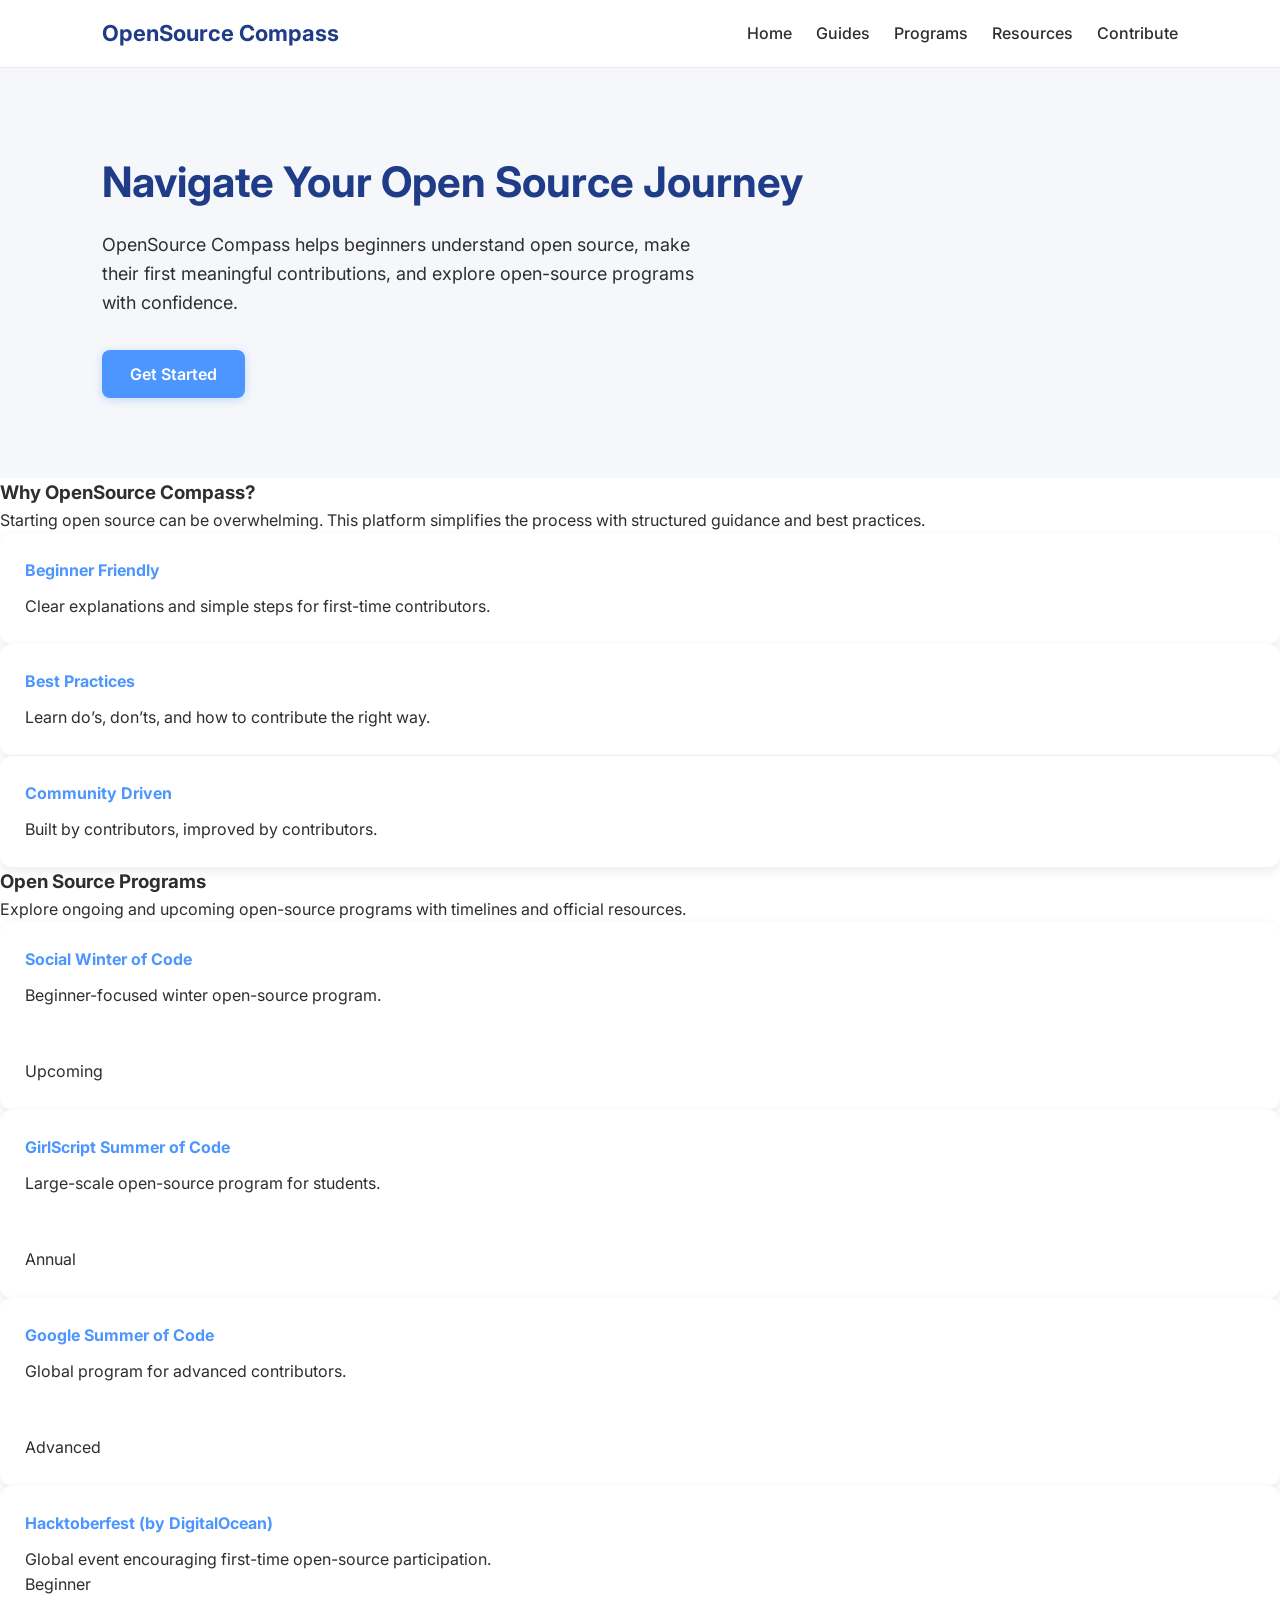
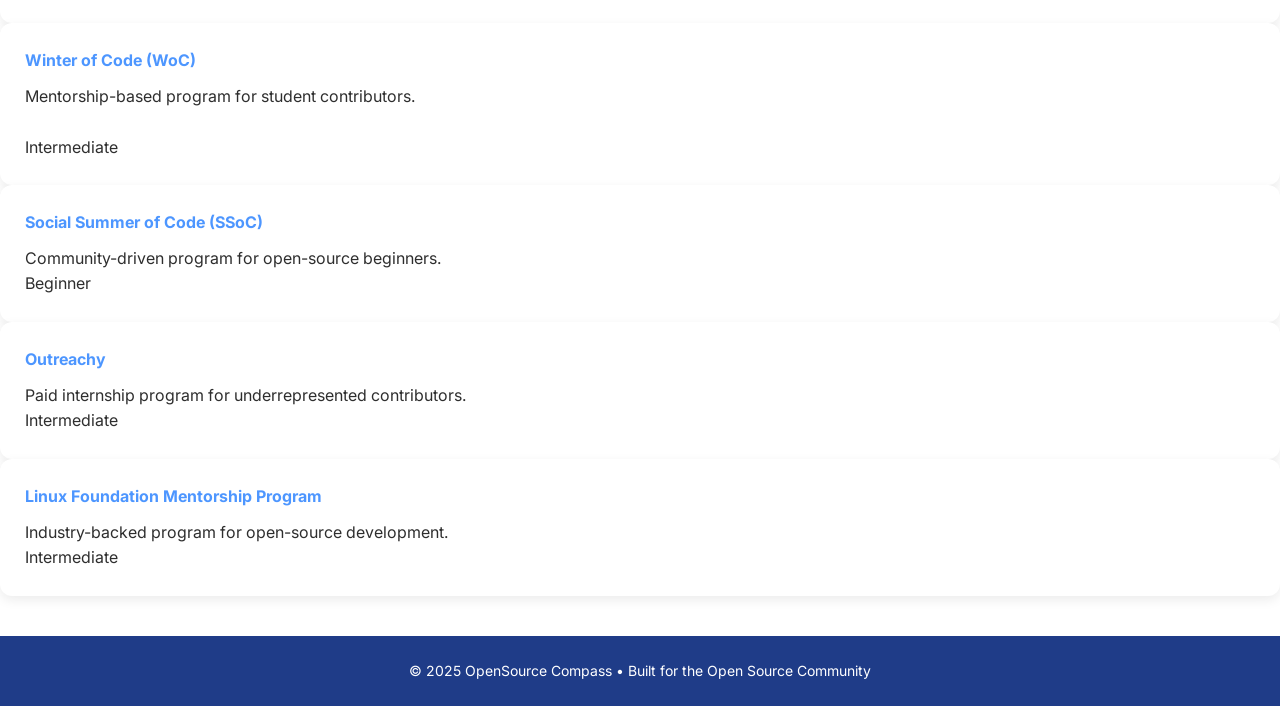
==== commit dcbf49c9: "Merge branch 'main' of https://github.com/abhishekkumar177/OpenSource-Compass" ====
--- a/index.html
+++ b/index.html
@@ -5,377 +5,45 @@
     <title>OpenSource Compass</title>
     <meta name="viewport" content="width=device-width, initial-scale=1.0">
 
-    <!-- Google Font -->
-    <l<!DOCTYPE html>
-<html lang="en">
-<head>
-    <meta charset="UTF-8">
-    <title>OpenSource Compass</title>
-    <meta name="viewport" content="width=device-width, initial-scale=1.0">
-
-    <!-- Google Font -->
     <link href="https://fonts.googleapis.com/css2?family=Inter:wght@400;600;700&display=swap" rel="stylesheet">
-    <link rel="stylesheet" href="css/style.css">
-</head>
-
-<body>
-
-<!-- Navbar -->
-<header>
-    <h1>OpenSource Compass</h1>
-    <div class="hamburger">
-        <div></div>
-        <div></div>
-        <div></div>
-    </div>
-    <nav>
-        <div class="close-icon">X</div>
-        <a href="#">Home</a>
-        <a href="#">Guides</a>
-        <a href="#">Programs</a>
-        <a href="#">Resources</a>
-        <a href="#">Contribute</a>
-    </nav>
-</header>
-
-<!-- Hero Section -->
-<section class="hero">
-    <h2>Navigate Your Open Source Journey</h2>
-    <p>
-        OpenSource Compass helps beginners understand open source,
-        make their first meaningful contributions, and explore
-        open-source programs with confidence.
-    </p>
-    <button>Get Started</button>
-</section>
-
-<!-- Why Section -->
-<section>
-    <h3>Why OpenSource Compass?</h3>
-    <p>
-        Starting open source can be overwhelming. This platform simplifies
-        the process with structured guidance, best practices, and a
-        centralized program hub.
-    </p>
-
-    <div class="card-container why-cards">
-        <div class="card">
-            <div class="icon">
-                <svg viewBox="0 0 24 24">
-                    <!-- Lightbulb Icon -->
-                    <path d="M12 2l3.09 6.26L22 9.27l-5 4.87 1.18 6.88L12 17.77l-6.18 3.25L7 14.14 2 9.27l6.91-1.01L12 2z"/>
-                </svg>
-            </div>
-            <h4>Beginner Friendly</h4>
-            <p>Clear explanations and simple steps for first-time contributors.</p>
-        </div>
-
-        <div class="card">
-            <div class="icon">
-                <svg viewBox="0 0 24 24">
-                    <!-- Checkmark Icon -->
-                    <path d="M9 16.17L4.83 12l-1.42 1.41L9 19 21 7l-1.41-1.41L9 16.17z"/>
-                </svg>
-            </div>
-            <h4>Best Practices</h4>
-            <p>Learn do’s, don’ts, and how to contribute the right way.</p>
-        </div>
-
-        <div class="card">
-            <div class="icon">
-                <svg viewBox="0 0 24 24">
-                    <!-- People Icon -->
-                    <path d="M16 11c1.66 0 2.99-1.34 2.99-3S17.66 5 16 5c-1.66 0-3 1.34-3 3s1.34 3 3 3zm-8 0c1.66 0 2.99-1.34 2.99-3S9.66 5 8 5C6.34 5 5 6.34 5 8s1.34 3 3 3zm0 2c-2.33 0-7 1.17-7 3.5V19h14v-2.5c0-2.33-4.67-3.5-7-3.5zm8 0c-.29 0-.62.02-.97.05 1.16.84 1.97 1.97 1.97 3.45V19h6v-2.5c0-2.33-4.67-3.5-7-3.5z"/>
-                </svg>
-            </div>
-            <h4>Community Driven</h4>
-            <p>Built by contributors, improved by contributors.</p>
-        </div>
-    </div>
-</section>
-
-<!-- Programs Section -->
-<section class="programs">
-    <h3>Open Source Programs</h3>
-    <p>
-        Explore ongoing and upcoming open-source programs with timelines,
-        prerequisites, and official resources.
-    </p>
-
-    <div class="card-container">
-        <div class="card">
-            <h4>Social Winter of Code</h4>
-            <p>Beginner-focused winter open-source program.</p>
-            <span class="badge">Upcoming</span>
-        </div>
-
-        <div class="card">
-            <h4>GirlScript Summer of Code</h4>
-            <p>Large-scale open-source program for students.</p>
-            <span class="badge">Annual</span>
-        </div>
-
-        <div class="card">
-            <h4>Google Summer of Code</h4>
-            <p>Global program for advanced contributors.</p>
-            <span class="badge">Advanced</span>
-        </div>
-    </div>
-</section>
-
-<!-- Footer -->
-<footer>
-    <p>© 2025 OpenSource Compass • Built for the Open Source Community</p>
-</footer>
-
-<script>
-    const hamburger = document.querySelector('.hamburger');
-    const nav = document.querySelector('nav');
-    const closeIcon = document.querySelector('.close-icon');
-
-    hamburger.addEventListener('click', () => {
-        nav.classList.add('active');
-        hamburger.classList.add('active');
-    });
-
-    closeIcon.addEventListener('click', () => {
-        nav.classList.remove('active');
-        hamburger.classList.remove('active');
-    });
-
-    document.addEventListener('click', (e) => {
-        if (nav.classList.contains('active') && !nav.contains(e.target) && !hamburger.contains(e.target)) {
-            nav.classList.remove('active');
-            hamburger.classList.remove('active');
-        }
-    });
-</script>
-
-</body>
-</html>
-ink href="https://fonts.googleapis.com/css2?family=Inter:wght@400;600;700&display=swap" rel="stylesheet">
     <link rel="stylesheet" href="css/style.css">
 
     <style>
-        :root {
-            --primary-blue: #1F3C88;
-            --secondary-blue: #4D96FF;
-            --light-gray: #F5F7FA;
-            --text-dark: #2E2E2E;
-            --success-green: #3CCF91;
-            --white: #FFFFFF;
-        }
-
-        * {
-            margin: 0;
-            padding: 0;
-            box-sizing: border-box;
-            font-family: 'Inter', sans-serif;
-        }
-
-        body {
-            background-color: var(--white);
-            color: var(--text-dark);
-            line-height: 1.6;
-        }
-
-        /* ---------- Navbar ---------- */
-        header {
-            background-color: var(--white);
-            border-bottom: 1px solid #eaeaea;
-            padding: 16px 8%;
-            display: flex;
-            justify-content: space-between;
-            align-items: center;
-        }
-
-        header h1 {
-            color: var(--primary-blue);
-            font-size: 22px;
-        }
-
-        nav a {
-            margin-left: 24px;
-            text-decoration: none;
-            color: var(--text-dark);
-            font-weight: 500;
-        }
-
-        nav a:hover {
-            color: var(--secondary-blue);
-        }
-
-        #themeToggle {
-    margin-left: 24px;
-    background-color: var(--light-gray);
-    color: var(--secondary-blue);
-    border: 2px solid #000;  /* black border for visibility */
-    border-radius: 6px;
-    font-size: 22px;          /* larger icon */
-    padding: 4px 10px;        /* single line, compact */
-    cursor: pointer;
-    line-height: 1;           /* keep it single line */
-    transition: background-color 0.2s ease, color 0.2s ease;
-}
-
-#themeToggle:hover {
-    background-color: var(--secondary-blue);
-    color: var(--white);
-}
-
-
-        /* ---------- Hero Section ---------- */
-        .hero {
-            background-color: var(--light-gray);
-            padding: 80px 8%;
-            display: flex;
-            flex-direction: column;
-            align-items: flex-start;
-        }
-
-        .hero h2 {
-            font-size: 42px;
-            color: var(--primary-blue);
-            margin-bottom: 16px;
-        }
-
-        .hero p {
-            max-width: 600px;
-            font-size: 18px;
-            margin-bottom: 32px;
-        }
-
-        .hero button {
-            background-color: var(--secondary-blue);
-            color: var(--white);
-            border: none;
-            padding: 14px 28px;
-            font-size: 16px;
-            border-radius: 6px;
-            cursor: pointer;
-        }
-
-        .hero button:hover {
-            background-color: var(--primary-blue);
-        }
-
-        /* ---------- Section Common ---------- */
-        section {
-            padding: 64px 8%;
-        }
-
-        section h3 {
-            font-size: 28px;
-            color: var(--primary-blue);
-            margin-bottom: 12px;
-        }
-
-        section p {
-            max-width: 700px;
-            margin-bottom: 32px;
-        }
-
-        /* ---------- Cards ---------- */
-        .card-container {
-            display: grid;
-            grid-template-columns: repeat(auto-fit, minmax(250px, 1fr));
-            gap: 24px;
-        }
-
+        /* Specific styles for index.html that differ from global style.css */
         .card {
-            background-color: var(--white);
-            padding: 24px;
-            border-radius: 8px;
-            box-shadow: 0 8px 20px rgba(0,0,0,0.05);
             border: 1px solid transparent;
-            transition: 
-                transform 0.3s ease,
-                box-shadow 0.3s ease;
+            transition: transform 0.3s ease, box-shadow 0.3s ease;
         }
 
         .card:hover {
             transform: translateY(-10px);
             box-shadow: 0 16px 35px rgba(0,0,0,0.12);
-            border-color: var(--secondary-blue);
+            border-color: #4D96FF; /* var(--secondary-blue) */
         }
 
-        .card h4 {
-            margin-bottom: 10px;
-            color: var(--secondary-blue);
-        }
-
-        /* ---------- Programs Section ---------- */
-        .programs {
-            background-color: var(--light-gray);
-        }
-
-        .badge {
-            display: inline-block;
-            background-color: var(--success-green);
-            color: var(--white);
-            padding: 4px 10px;
-            border-radius: 12px;
-            font-size: 12px;
-            margin-top: 10px;
-        }
-
-        /* ---------- Footer ---------- */
-        footer {
-            background-color: var(--primary-blue);
-            color: var(--white);
-            text-align: center;
-            padding: 24px;
-            margin-top: 40px;
-        }
-
-        footer p {
-            font-size: 14px;
-        }
-
-        /* ---------- Responsive ---------- */
-        @media (max-width: 768px) {
-            .hero h2 {
-                font-size: 32px;
-            }
-        }
-
-        body.dark-mode {
-            --white: #0f172a;
-            --light-gray: #020617;
-            --text-dark: #e5e7eb;
-            --primary-blue: #93c5fd;
-            --secondary-blue: #60a5fa;
-        }
-        /* ---------- Scroll To Top Button ---------- */
+        /* Scroll To Top Button */
         #scrollTopBtn {
             position: fixed;
             bottom: 30px;
             right: 30px;
             z-index: 1000;
-
-            background-color: var(--secondary-blue);
-            color: var(--white);
+            background-color: #4D96FF; /* var(--secondary-blue) */
+            color: #FFFFFF; /* var(--white) */
             border: none;
             border-radius: 50%;
             width: 48px;
             height: 48px;
-
             font-size: 20px;
             cursor: pointer;
-
             display: none;
-
             box-shadow: 0 8px 20px rgba(0,0,0,0.2);
-            transition: 
-                transform 0.3s ease,
-                background-color 0.3s ease;
+            transition: transform 0.3s ease, background-color 0.3s ease;
         }
 
         #scrollTopBtn:hover {
-            background-color: var(--primary-blue);
+            background-color: #1F3C88; /* var(--primary-blue) */
             transform: translateY(-4px);
         }
-
     </style>
 </head>
 <body>
@@ -387,8 +55,9 @@
         <a href="#">Guides</a>
         <a href="dashboard.html">Programs</a>
         <a href="#">Resources</a>
+
         <a href="#">Contribute</a>
-        <button id="themeToggle" title="Toggle theme">🌙</button>
+        
     </nav>
 </header>
 
@@ -402,7 +71,7 @@
     <button onclick="window.location.href='dashboard.html'">Get Started</button>
 </section>
 
-<section class="fade-in-up">
+<section>
     <h3>Why OpenSource Compass?</h3>
     <p>Starting open source can be overwhelming. This platform simplifies the process with structured guidance and best practices.</p>
 
@@ -422,7 +91,7 @@
     </div>
 </section>
 
-<section class="fade-in-up" style="background-color: var(--light-gray);">
+<section class="programs">
     <h3>Open Source Programs</h3>
     <p>Explore ongoing and upcoming open-source programs with timelines and official resources.</p>
 
@@ -452,7 +121,7 @@
         <div class="card">
             <h4>Winter of Code (WoC)</h4>
             <p>Mentorship-based program for student contributors.</p><br>
-            <span class="badge">Beginner → Intermediate</span>
+            <span class="badge">Intermediate</span>
         </div>
 
         <div class="card">
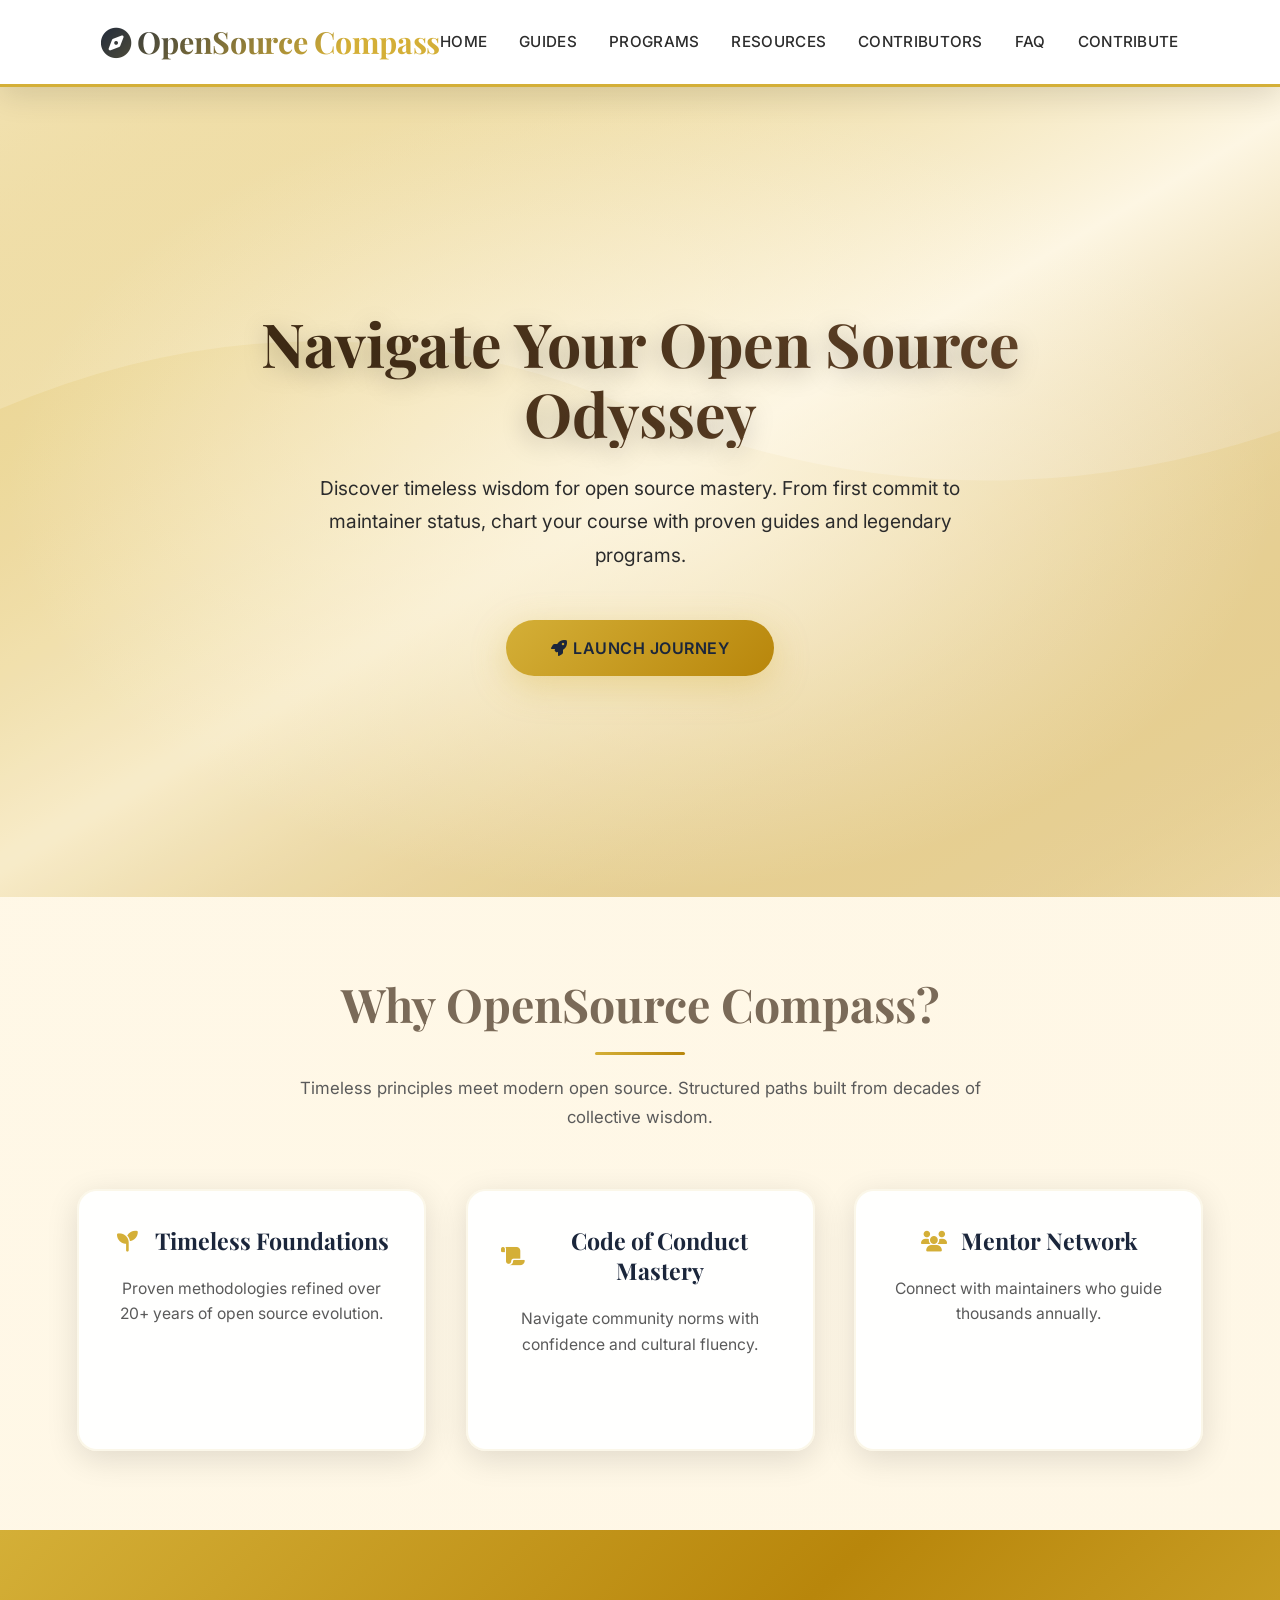
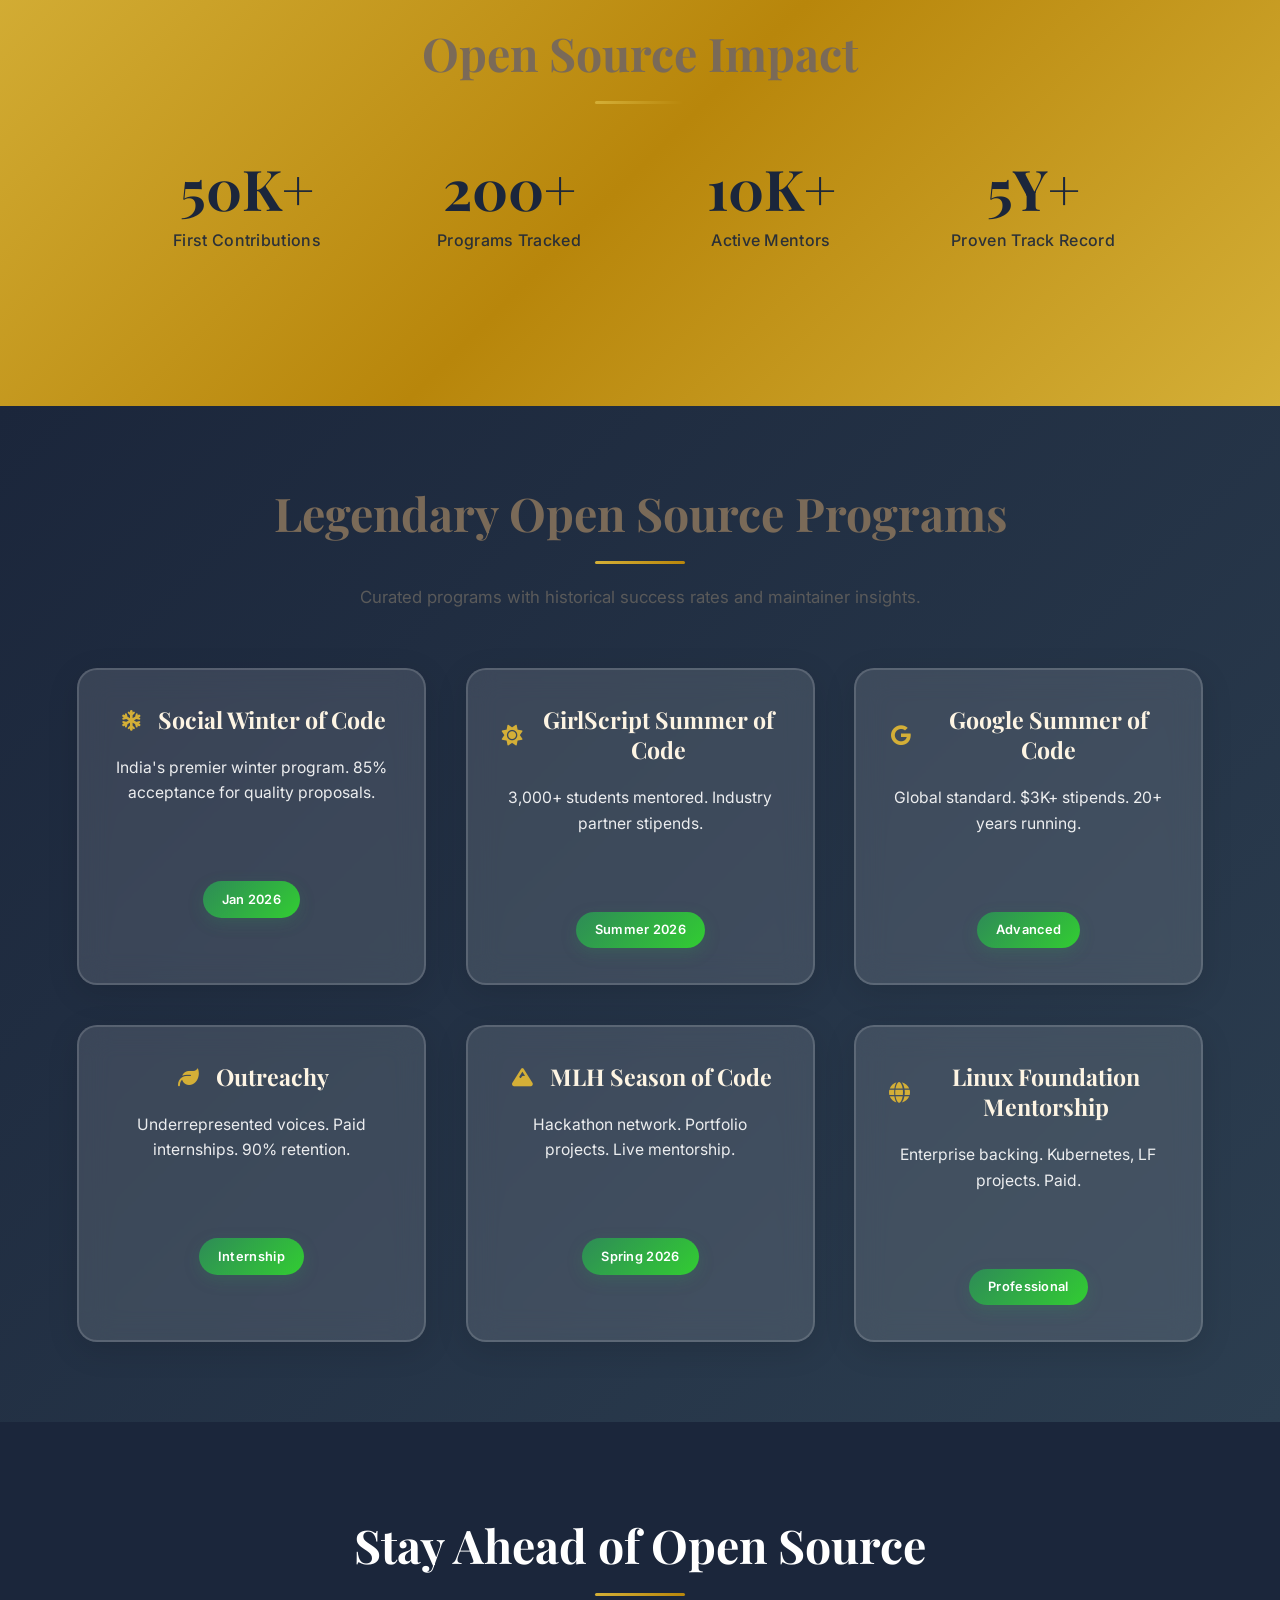
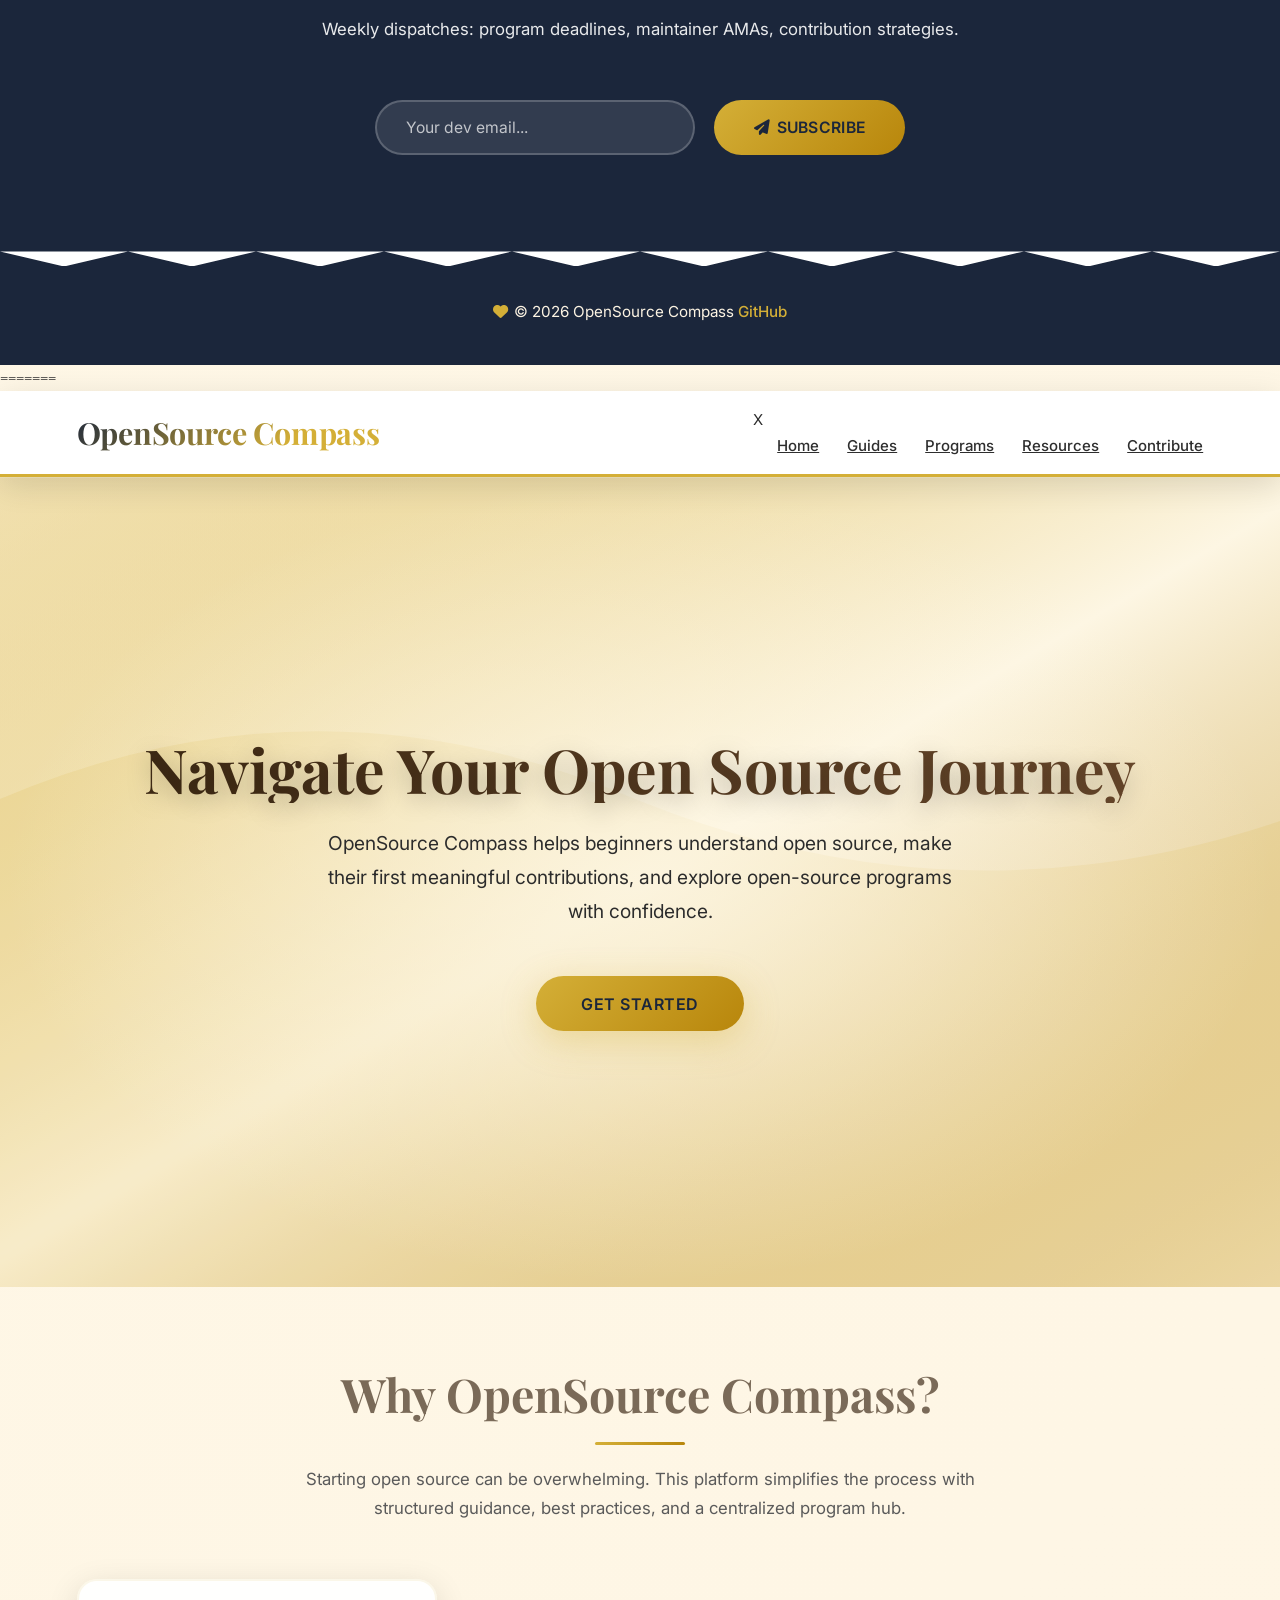
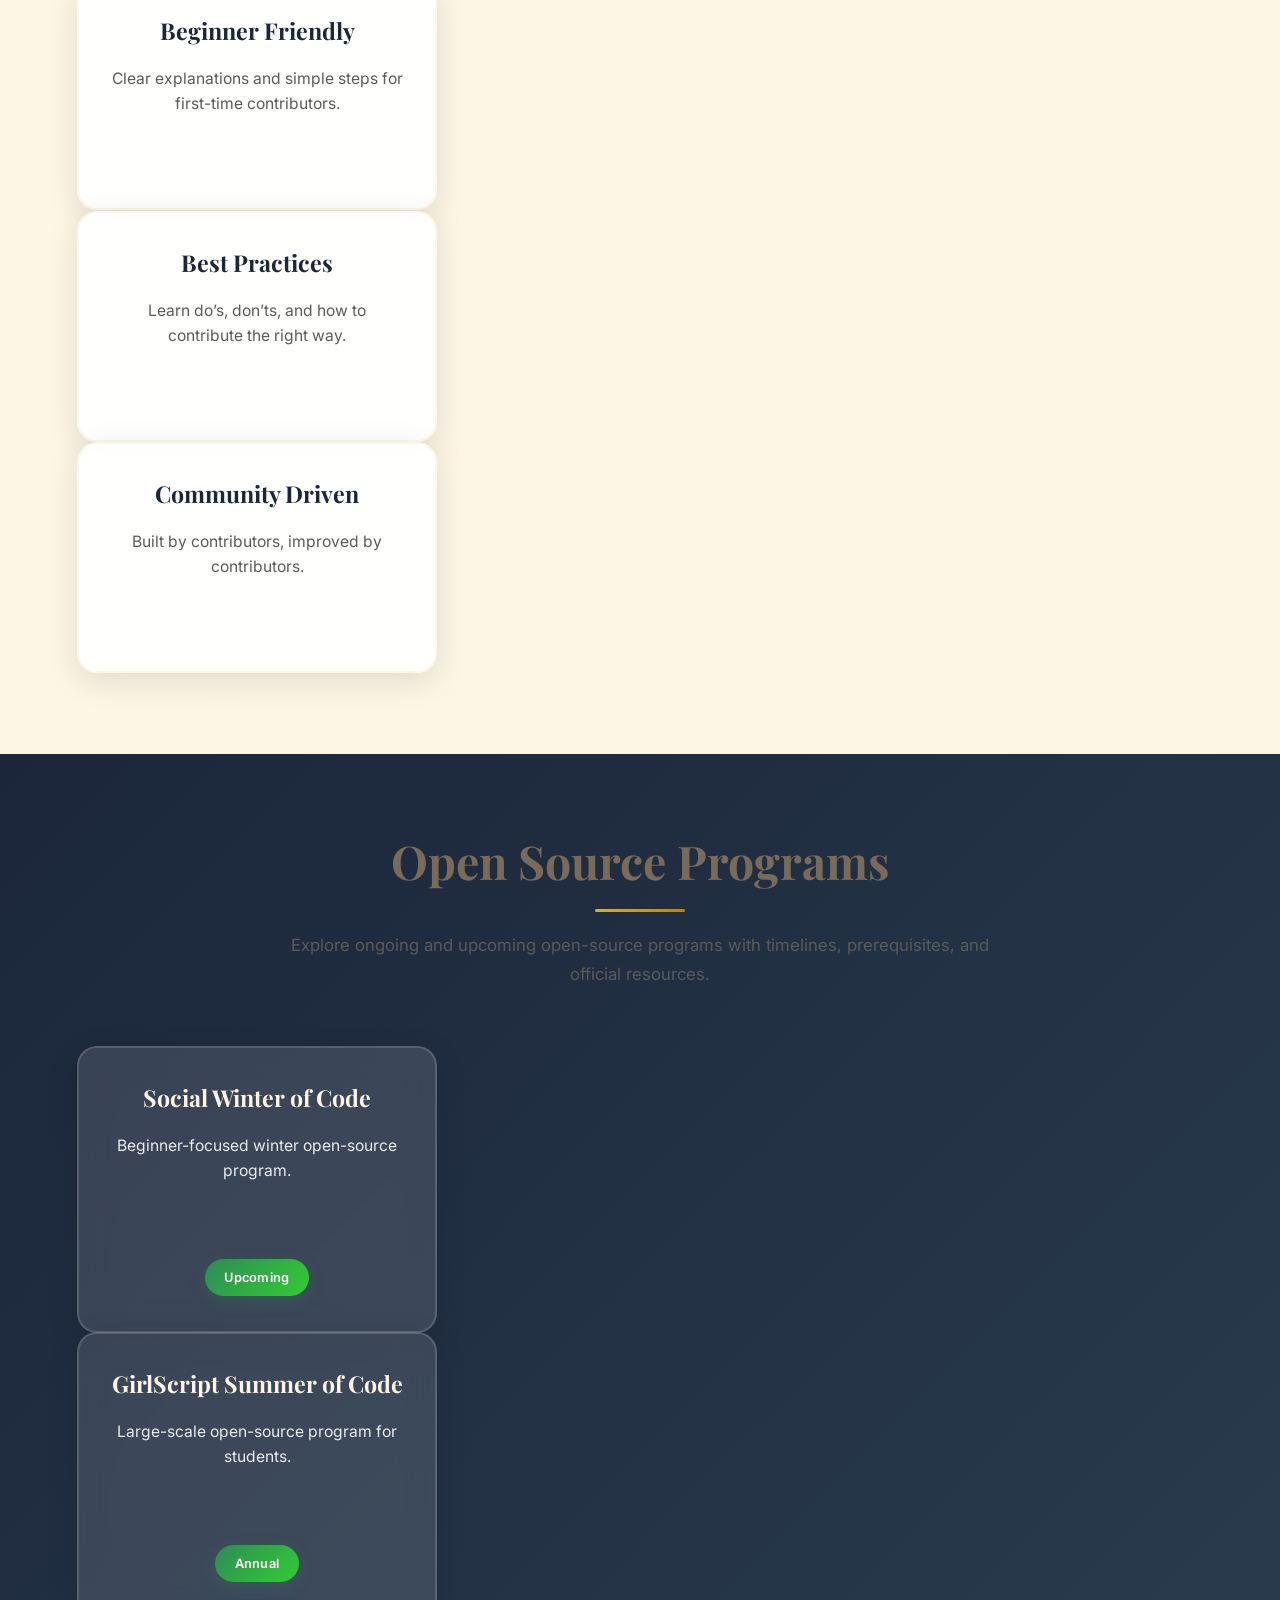
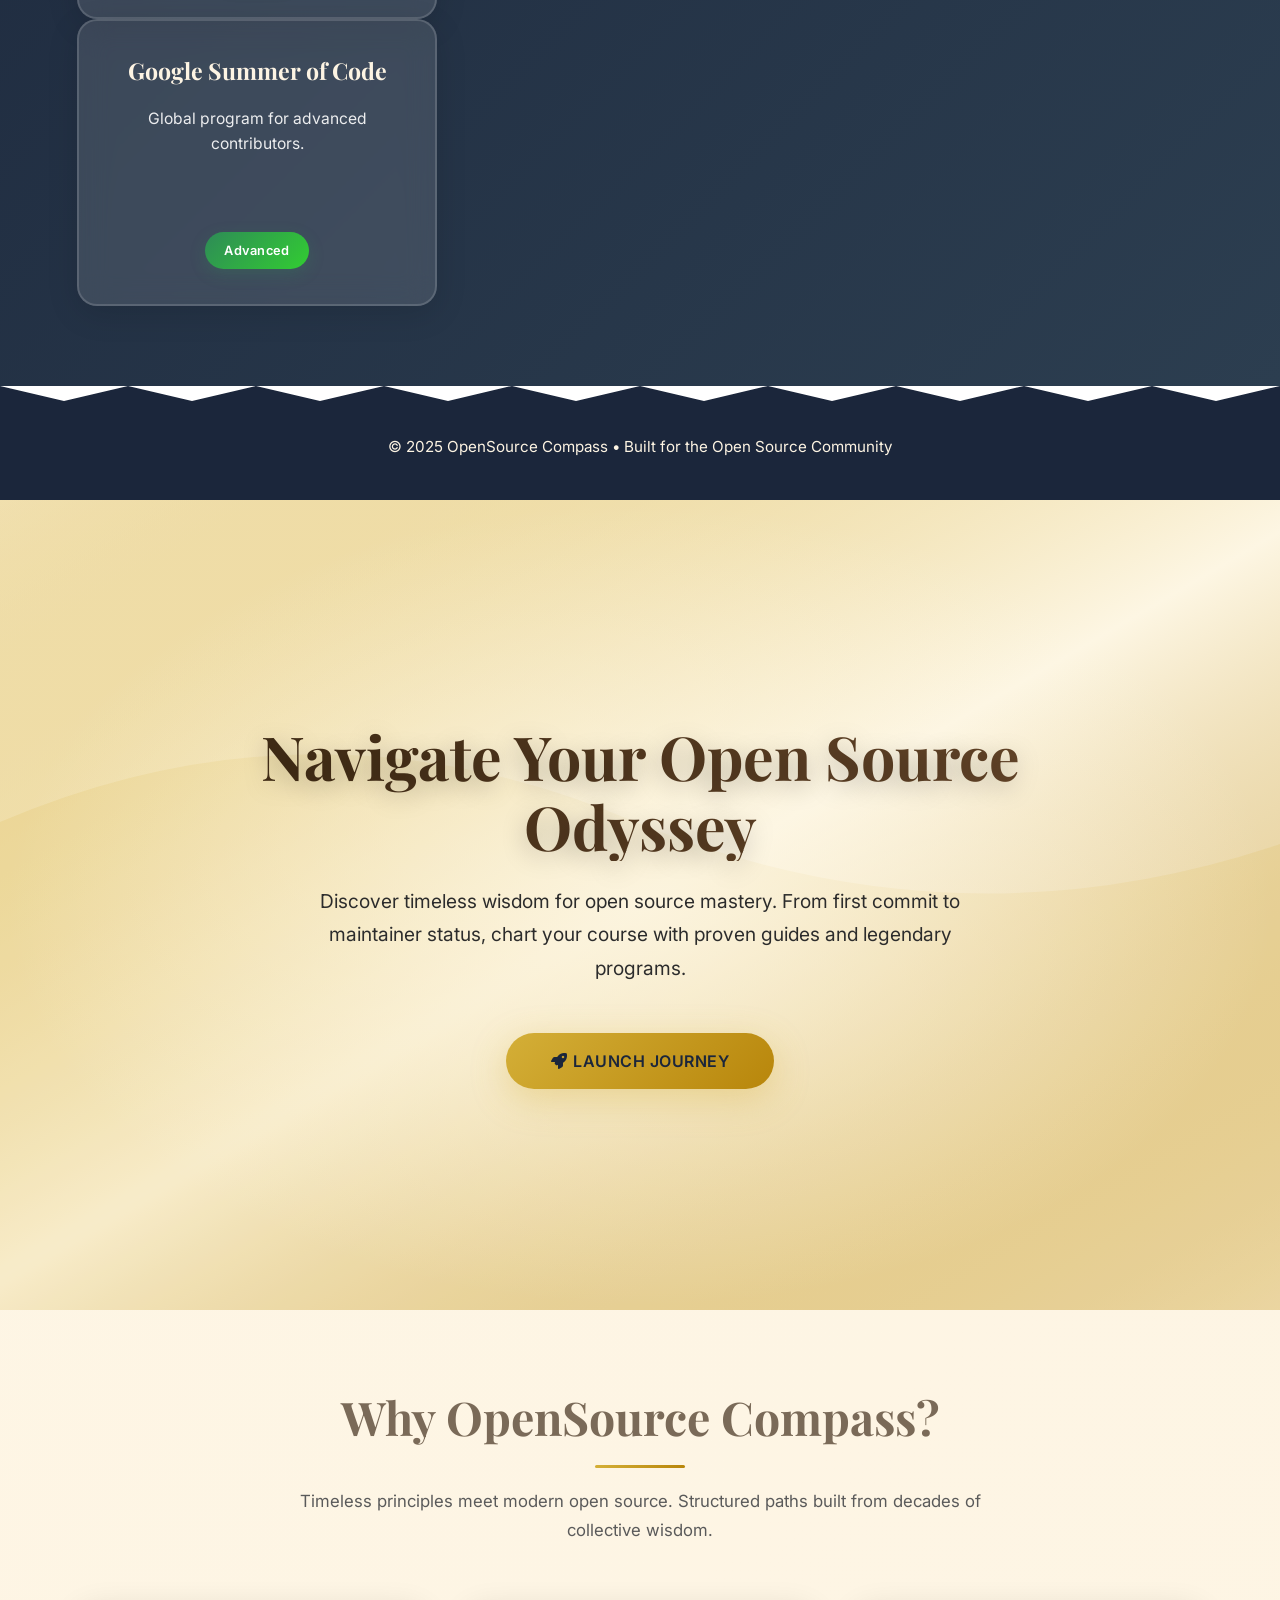
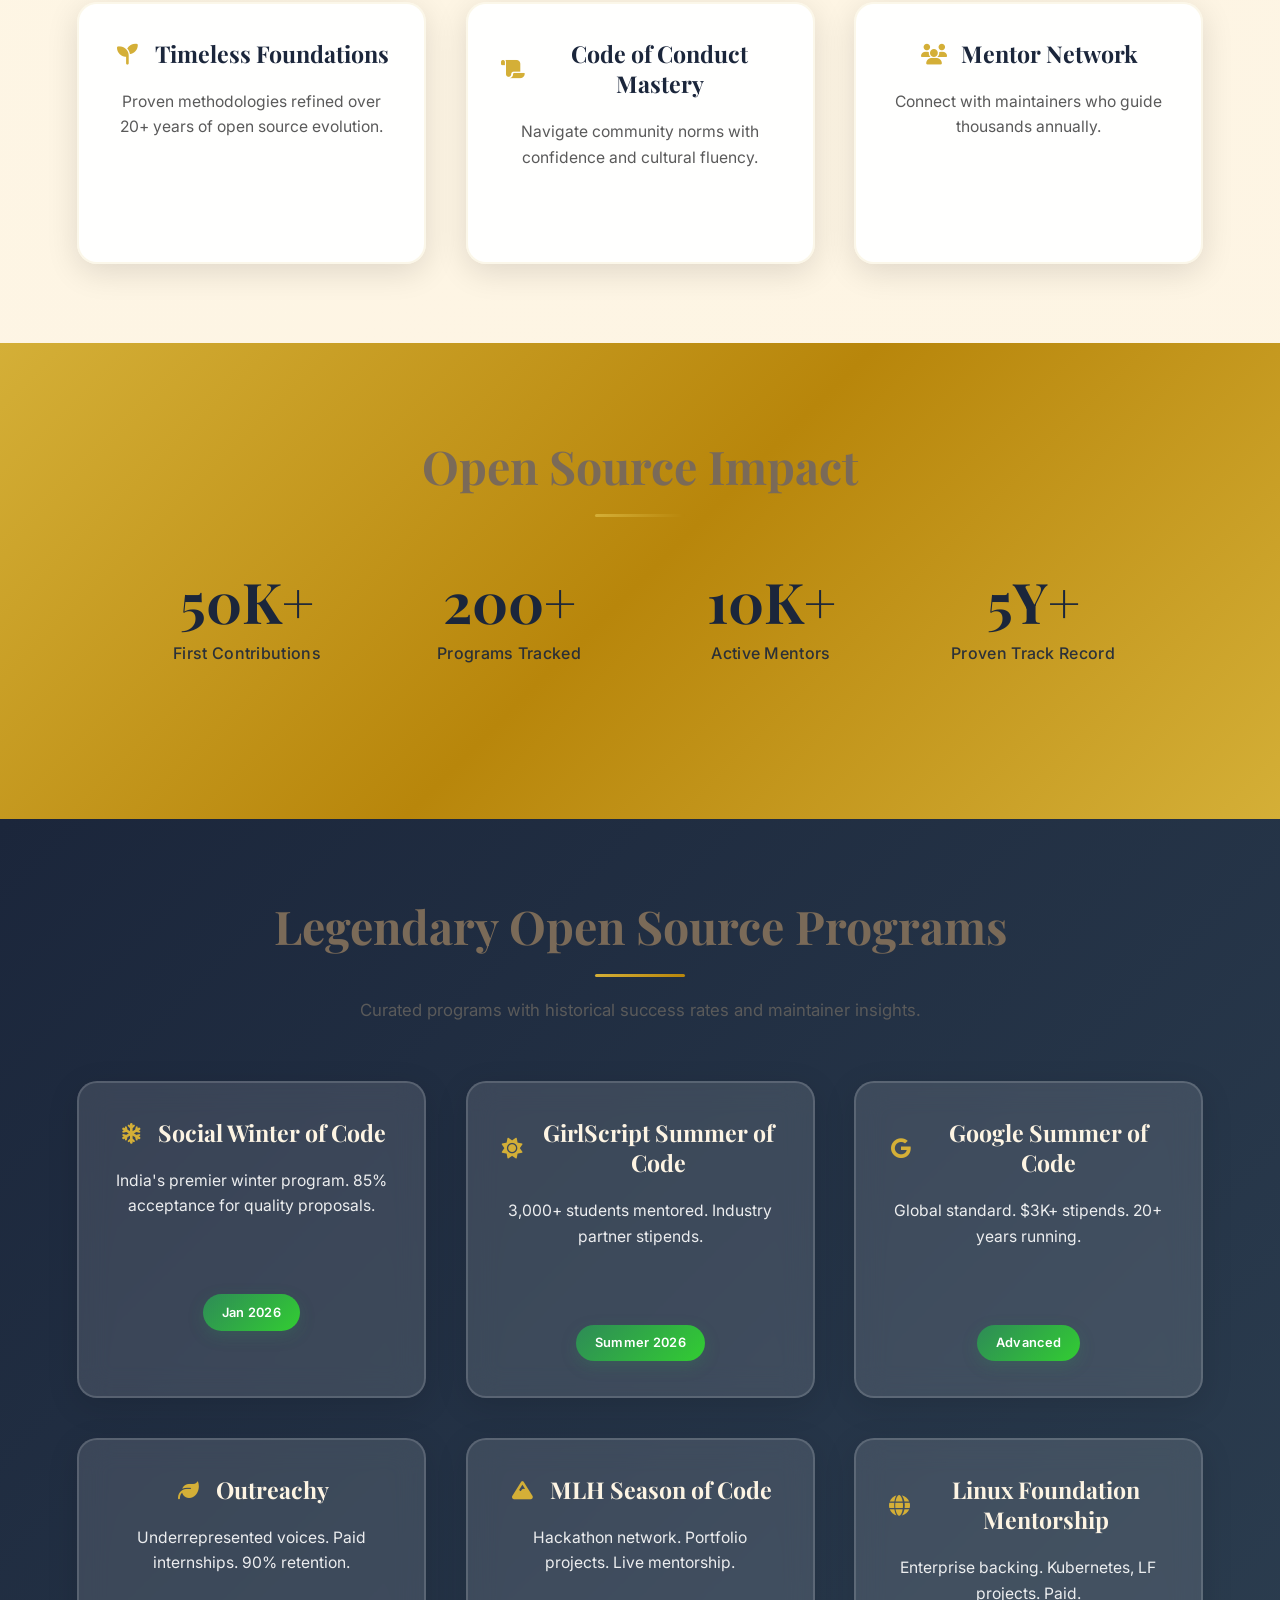
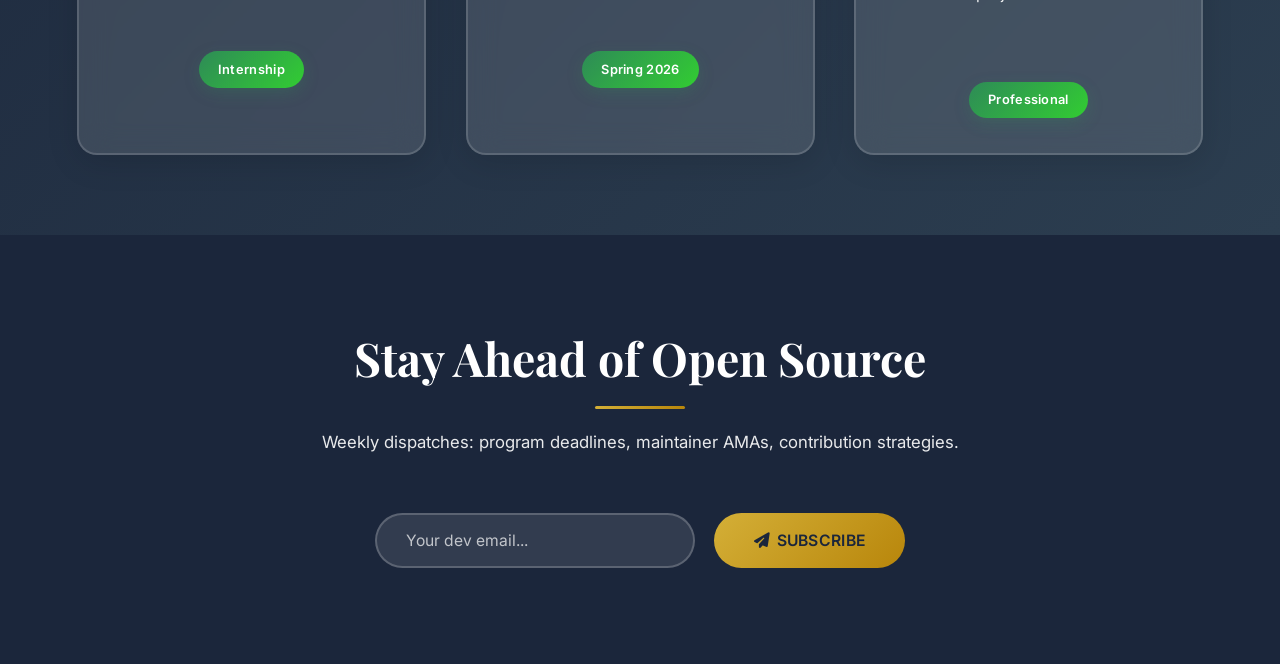
==== commit 79a634c4: "Merge pull request #278 from rajanna-adhikary/ui-fix Fix hero section and heading visibility" ====
--- a/index.html
+++ b/index.html
@@ -1,89 +1,866 @@
 <!DOCTYPE html>
 <html lang="en">
+  <head>
+    <meta charset="UTF-8" />
+    <title>OpenSource Compass - Classic Edition</title>
+    <meta name="viewport" content="width=device-width, initial-scale=1.0" />
+    <link
+      href="https://fonts.googleapis.com/css2?family=Crimson+Text:wght@400;500&family=Playfair+Display:wght@600;700&family=Inter:wght@400;500&display=swap"
+      rel="stylesheet"
+    />
+    <link
+      rel="stylesheet"
+      href="https://cdnjs.cloudflare.com/ajax/libs/font-awesome/6.4.0/css/all.min.css"
+    />
+    <style>
+      :root {
+        --primary-gold: #d4af37;
+        --secondary-gold: #b8860b;
+        --deep-navy: #1b263b;
+        --warm-cream: #fdf4e3;
+        --light-parchment: #fff8e7;
+        --charcoal-dark: #2c2c2c;
+        --text-secondary: #5a5a5a;
+        --success-emerald: #2e8b57;
+        --shadow-main: 0 8px 32px rgba(0, 0, 0, 0.12);
+        --shadow-hover: 0 20px 40px rgba(0, 0, 0, 0.18);
+      }
+
+      * {
+        margin: 0;
+        padding: 0;
+        box-sizing: border-box;
+      }
+
+      body {
+        font-family: "Crimson Text", Georgia, serif;
+        font-size: 15px; /* Base font smaller */
+        line-height: 1.7;
+        background: linear-gradient(
+          135deg,
+          var(--light-parchment) 0%,
+          var(--warm-cream) 100%
+        );
+        color: var(--charcoal-dark);
+        overflow-x: hidden;
+      }
+
+      /* Navbar - Smaller & Balanced */
+      header {
+        background: rgba(255, 255, 255, 0.98);
+        backdrop-filter: saturate(180%) blur(20px);
+        border-bottom: 3px solid var(--primary-gold);
+        padding: 1rem 6%;
+        position: sticky;
+        top: 0;
+        z-index: 1000;
+        box-shadow: var(--shadow-main);
+      }
+
+      .navbar-container {
+        max-width: 1400px;
+        margin: 0 auto;
+        display: flex;
+        justify-content: space-between;
+        align-items: center;
+      }
+
+      header h1 {
+        font-family: "Playfair Display", serif;
+        font-size: clamp(1.6rem, 3vw, 1.9rem); /* Smaller logo */
+        font-weight: 700;
+        background: linear-gradient(
+          135deg,
+          var(--deep-navy) 0%,
+          var(--primary-gold) 70%
+        );
+        -webkit-background-clip: text;
+        background-clip: text;
+        -webkit-text-fill-color: transparent;
+        letter-spacing: -0.01em;
+      }
+
+      .nav-links {
+        display: flex;
+        align-items: center;
+        gap: 2rem;
+      }
+
+      .nav-links a {
+        text-decoration: none;
+        color: var(--charcoal-dark) !important;
+        font-family: "Inter", -apple-system, sans-serif;
+        font-weight: 500;
+        font-size: 0.95rem; /* Smaller nav links */
+        padding: 0.4rem 0;
+        position: relative;
+        transition: all 0.35s cubic-bezier(0.4, 0, 0.2, 1);
+        white-space: nowrap;
+        text-transform: uppercase;
+        letter-spacing: 0.3px;
+      }
+
+      .nav-links a::before {
+        content: "";
+        position: absolute;
+        bottom: 0;
+        left: 50%;
+        width: 0;
+        height: 2px; /* Thinner underline */
+        background: linear-gradient(
+          90deg,
+          var(--primary-gold),
+          var(--secondary-gold)
+        );
+        transition: all 0.35s cubic-bezier(0.4, 0, 0.2, 1);
+        transform: translateX(-50%);
+        border-radius: 1px;
+      }
+
+      .nav-links a:hover {
+        color: var(--deep-navy) !important;
+        transform: translateY(-1px);
+      }
+
+      .nav-links a:hover::before {
+        width: 70%;
+      }
+
+      /* Hero - Smaller Typography */
+      .hero {
+        min-height: 90vh;
+        background: radial-gradient(
+            ellipse at center,
+            rgba(253, 246, 227, 0.8) 0%,
+            transparent 70%
+          ),
+          url('data:image/svg+xml,<svg xmlns="http://www.w3.org/2000/svg" viewBox="0 0 1200 700"><defs><linearGradient id="g" x1="0%" y1="0%" x2="100%" y2="100%"><stop offset="0%" stop-color="%23D4AF37" stop-opacity="0.3"/><stop offset="50%" stop-color="%23FDF6E3"/><stop offset="100%" stop-color="%23B8860B" stop-opacity="0.2"/></linearGradient></defs><rect width="1200" height="700" fill="url(%23g)"/><path d="M0 300Q300 150 600 280Q900 400 1200 280L1200 700L0 700Z" fill="%23D4AF37" opacity="0.15"/></svg>')
+            center/cover;
+        display: flex;
+        flex-direction: column;
+        justify-content: center;
+        align-items: center;
+        text-align: center;
+        padding: 3rem 6%;
+        position: relative;
+      }
+
+      .hero-content {
+        max-width: 850px;
+        width: 100%;
+      }
+
+      .hero h2 {
+        font-family: "Playfair Display", serif;
+        font-size: clamp(2.4rem, 6vw, 3.8rem); /* Smaller hero */
+        font-weight: 700;
+        background: linear-gradient(
+          135deg,
+          #ffffff 0%,
+          rgba(255, 255, 255, 0.9) 100%
+        );
+        -webkit-background-clip: text;
+        background-clip: text;
+        -webkit-text-fill-color: transparent;
+        margin-bottom: 1.5rem;
+        line-height: 1.15;
+        text-shadow: 0 6px 24px rgba(0, 0, 0, 0.25);
+      }
+
+      .hero p {
+        font-size: clamp(1rem, 2.2vw, 1.2rem); /* Smaller hero text */
+        color: #2c2c2c;
+        margin-bottom: 3rem;
+        max-width: 650px;
+        font-weight: 400;
+        line-height: 1.75;
+      }
+
+      .hero button {
+        background: linear-gradient(
+          135deg,
+          var(--primary-gold) 0%,
+          var(--secondary-gold) 100%
+        );
+        color: var(--deep-navy);
+        border: none;
+        padding: 1.1rem 2.8rem;
+        font-size: 1rem; /* Smaller button */
+        font-weight: 600;
+        font-family: "Inter", sans-serif;
+        border-radius: 50px;
+        cursor: pointer;
+        box-shadow: 0 10px 35px rgba(212, 175, 55, 0.35);
+        transition: all 0.4s cubic-bezier(0.4, 0, 0.2, 1);
+        letter-spacing: 0.5px;
+        text-transform: uppercase;
+      }
+
+      /* Sections - Smaller Typography */
+      section {
+        padding: 5rem 6%;
+        max-width: 1400px;
+        margin: 0 auto;
+      }
+
+      section h3 {
+        font-family: "Playfair Display", serif;
+        font-size: clamp(2.2rem, 4.5vw, 2.9rem); /* Smaller section titles */
+        font-weight: 700;
+        color: var(--deep-navy);
+        text-align: center;
+        margin-bottom: 1.2rem;
+        position: relative;
+        line-height: 1.2;
+      }
+
+      section h3::after {
+        content: "";
+        display: block;
+        width: 90px;
+        height: 3px;
+        background: linear-gradient(
+          90deg,
+          var(--primary-gold),
+          var(--secondary-gold)
+        );
+        margin: 1.2rem auto 0;
+        border-radius: 2px;
+      }
+
+      section p {
+        font-size: 1.05rem; /* Smaller section text */
+        text-align: center;
+        max-width: 750px;
+        margin: 0 auto 3.5rem;
+        color: var(--text-secondary);
+        line-height: 1.75;
+      }
+
+      /* Cards - Smaller Content */
+      .card-grid {
+        display: grid;
+        grid-template-columns: repeat(auto-fit, minmax(320px, 1fr));
+        gap: 2.5rem;
+        justify-items: center;
+      }
+
+      .card {
+        background: rgba(255, 255, 255, 0.95);
+        backdrop-filter: blur(15px);
+        padding: 2.2rem 2rem;
+        border-radius: 20px;
+        box-shadow: var(--shadow-main);
+        border: 2px solid rgba(212, 175, 55, 0.1);
+        transition: all 0.45s cubic-bezier(0.4, 0, 0.2, 1);
+        position: relative;
+        max-width: 360px;
+        width: 100%;
+        text-align: center;
+      }
+
+      .card h4 {
+        font-family: "Playfair Display", serif;
+        font-size: 1.45rem; /* Smaller card titles */
+        color: var(--deep-navy);
+        margin-bottom: 1.2rem;
+        display: flex;
+        align-items: center;
+        justify-content: center;
+        gap: 0.8rem;
+        line-height: 1.3;
+      }
+
+      .card h4 i {
+        color: var(--primary-gold);
+        font-size: 1.3rem;
+        width: 1.8rem;
+      }
+
+      .card p {
+        color: var(--text-secondary);
+        font-size: 0.98rem; /* Smaller card text */
+        line-height: 1.65;
+      }
+
+      .badge {
+        display: inline-block;
+        background: linear-gradient(135deg, var(--success-emerald), #32cd32);
+        color: white;
+        padding: 0.45rem 1.2rem;
+        border-radius: 25px;
+        font-size: 0.8rem;
+        font-weight: 600;
+        margin-top: 1.2rem;
+        box-shadow: 0 5px 15px rgba(46, 139, 87, 0.25);
+        letter-spacing: 0.3px;
+      }
+
+      /* Stats - Smaller Numbers */
+      .stats {
+        background: linear-gradient(
+          135deg,
+          var(--primary-gold) 0%,
+          var(--secondary-gold) 50%,
+          var(--primary-gold) 100%
+        );
+        color: var(--deep-navy);
+        text-align: center;
+        padding: 6rem 6%;
+      }
+
+      .stats-grid {
+        display: grid;
+        grid-template-columns: repeat(auto-fit, minmax(200px, 1fr));
+        gap: 3rem;
+        max-width: 1000px;
+        margin: 3.5rem auto 0;
+      }
+
+      .stat-item h2 {
+        font-family: "Playfair Display", serif;
+        font-size: clamp(2.5rem, 6vw, 3.5rem); /* Smaller stats */
+        font-weight: 700;
+        margin-bottom: 0.6rem;
+        line-height: 1;
+      }
+
+      .stat-item p {
+        font-size: 1rem;
+        font-weight: 500;
+        color: rgba(27, 38, 59, 0.9);
+        font-family: "Inter", sans-serif;
+        letter-spacing: 0.3px;
+      }
+
+      /* Programs Section */
+      .programs {
+        background: linear-gradient(135deg, var(--deep-navy) 0%, #2c3e50 100%);
+        color: white;
+      }
+
+      .programs .card {
+        background: rgba(255, 255, 255, 0.12);
+        color: white;
+        border: 2px solid rgba(255, 255, 255, 0.15);
+      }
+
+      .programs .card h4 {
+        color: var(--warm-cream);
+      }
+
+      .programs .card p {
+        color: rgba(255, 255, 255, 0.9);
+      }
+
+      /* Newsletter - Smaller */
+      .newsletter {
+        background: var(--deep-navy);
+        color: white;
+        text-align: center;
+        padding: 6rem 6%;
+      }
+
+      .newsletter h3 {
+        color: white;
+      }
+
+      .newsletter p {
+        color: rgba(255, 255, 255, 0.9);
+        font-size: 1.05rem;
+      }
+
+      .newsletter form {
+        max-width: 550px;
+        margin: 2.5rem auto 0;
+        display: flex;
+        gap: 1.2rem;
+        justify-content: center;
+      }
+
+      .newsletter input {
+        flex: 1;
+        max-width: 320px;
+        padding: 1rem 1.8rem;
+        border: 2px solid rgba(255, 255, 255, 0.2);
+        border-radius: 50px;
+        background: rgba(255, 255, 255, 0.1);
+        color: white;
+        font-size: 0.98rem;
+        font-family: "Inter", sans-serif;
+      }
+
+      .newsletter input::placeholder {
+        color: rgba(255, 255, 255, 0.7);
+      }
+
+      .newsletter button {
+        background: linear-gradient(
+          135deg,
+          var(--primary-gold),
+          var(--secondary-gold)
+        );
+        color: var(--deep-navy);
+        border: none;
+        padding: 1rem 2.5rem;
+        border-radius: 50px;
+        font-weight: 600;
+        font-size: 0.98rem;
+        cursor: pointer;
+        transition: all 0.3s ease;
+        font-family: "Inter", sans-serif;
+        text-transform: uppercase;
+        letter-spacing: 0.3px;
+      }
+
+      /* Footer - Smaller */
+      footer {
+        background: var(--deep-navy);
+        color: var(--warm-cream);
+        text-align: center;
+        padding: 3rem 6% 2.5rem;
+        font-size: 0.95rem;
+      }
+
+      footer a {
+        color: var(--primary-gold);
+        text-decoration: none;
+        font-weight: 500;
+      }
+
+      /* Scroll Button Smaller */
+      #scrollTopBtn {
+        position: fixed;
+        bottom: 2rem;
+        right: 2rem;
+        background: linear-gradient(
+          135deg,
+          var(--primary-gold),
+          var(--secondary-gold)
+        );
+        color: var(--deep-navy);
+        border: none;
+        border-radius: 50%;
+        width: 55px;
+        height: 55px;
+        font-size: 1.1rem;
+        cursor: pointer;
+        box-shadow: 0 10px 30px rgba(212, 175, 55, 0.35);
+        display: none;
+        transition: all 0.35s ease;
+        z-index: 999;
+      }
+
+      /* show translate button smaller */
+      #showTranslateBtn {
+        position: fixed;
+        bottom: 6rem;
+        right: 2rem;
+        background: linear-gradient(
+          135deg,
+          var(--primary-gold),
+          var(--secondary-gold)
+        );
+        color: var(--deep-navy);
+        border: none;
+        border-radius: 50%;
+        width: 55px;
+        height: 55px;
+        font-size: 1.1rem;
+        cursor: pointer;
+        box-shadow: 0 10px 30px rgba(212, 175, 55, 0.35);
+        display: none;
+        transition: all 0.35s ease;
+        z-index: 999;
+      }
+
+      /* Responsive Adjustments */
+      @media (max-width: 1024px) {
+        .nav-links {
+          gap: 1.5rem;
+        }
+      }
+
+      @media (max-width: 768px) {
+        header {
+          padding: 0.9rem 5%;
+        }
+
+        .navbar-container {
+          flex-direction: column;
+          gap: 1.2rem;
+        }
+
+        .nav-links {
+          gap: 1.2rem;
+        }
+
+        section {
+          padding: 4rem 5%;
+        }
+
+        .hero {
+          padding: 2.5rem 5%;
+          min-height: 85vh;
+        }
+      }
+
+      @media (max-width: 480px) {
+        body {
+          font-size: 14.5px;
+        }
+
+        .nav-links a {
+          font-size: 0.92rem;
+        }
+      }
+
+      #google_translate_element {
+        height: 26px !important;
+        overflow: hidden !important;
+      }
+      /* make class goog-te-combo*/
+      .goog-te-combo {
+        background-image: url("https://encrypted-tbn0.gstatic.com/images?q=tbn:ANd9GcQcZ8Pe2Lye0bUzx3IqnKSmKdBABDRhdKdhuQ&s");
+        background-size: cover;
+        width: 25px !important;
+        height: 25px !important;
+        border: none !important;
+        box-shadow: none !important;
+        cursor: pointer !important;
+        padding: 0px !important;
+        background-position: center !important;
+      }
+
+      /* Hide the "Select Language" option with dropdown */
+      .goog-te-combo option[value=""] select {
+        display: none;
+      }
+    </style>
+  </head>
+  <body>
+    <!-- Same HTML structure as before, no changes needed -->
+    <header>
+      <div class="navbar-container">
+        <h1>
+          <i
+            class="fas fa-compass"
+            style="color: var(--primary-gold); margin-right: 0.4rem"
+          ></i
+          >OpenSource Compass
+        </h1>
+        <div class="nav-links">
+          <a href="home.html">Home</a>
+          <a href="./frontend/pages/guides.html">Guides</a>
+          <a href="./frontend/pages/programs.html">Programs</a>
+          <a href="./frontend/pages/Resources.html">Resources</a>
+          <a href="./frontend/pages/contributors.html">Contributors</a>
+          <a href="./frontend/pages/faq.html">FAQ</a>
+          <a href="./frontend/pages/Contribute.html">Contribute</a>
+        </div>
+      </div>
+    </header>
+
+    <section class="hero">
+      <div class="hero-content">
+        <h2>Navigate Your Open Source Odyssey</h2>
+        <p>
+          Discover timeless wisdom for open source mastery. From first commit to
+          maintainer status, chart your course with proven guides and legendary
+          programs.
+        </p>
+        <button
+          onclick="document.querySelector('#programs').scrollIntoView({behavior: 'smooth'})"
+        >
+          <i class="fas fa-rocket" style="margin-right: 0.4rem"></i>Launch
+          Journey
+        </button>
+      </div>
+    </section>
+
+    <section id="why">
+      <h3>Why OpenSource Compass?</h3>
+      <p>
+        Timeless principles meet modern open source. Structured paths built from
+        decades of collective wisdom.
+      </p>
+      <div class="card-grid">
+        <div class="card fade-in">
+          <h4><i class="fas fa-seedling"></i> Timeless Foundations</h4>
+          <p>
+            Proven methodologies refined over 20+ years of open source
+            evolution.
+          </p>
+        </div>
+        <div class="card fade-in">
+          <h4><i class="fas fa-scroll"></i> Code of Conduct Mastery</h4>
+          <p>Navigate community norms with confidence and cultural fluency.</p>
+        </div>
+        <div class="card fade-in">
+          <h4><i class="fas fa-users"></i> Mentor Network</h4>
+          <p>Connect with maintainers who guide thousands annually.</p>
+        </div>
+      </div>
+    </section>
+
+    <section class="stats">
+      <h3>Open Source Impact</h3>
+      <div class="stats-grid">
+        <div class="stat-item fade-in">
+          <h2>50K+</h2>
+          <p>First Contributions</p>
+        </div>
+        <div class="stat-item fade-in">
+          <h2>200+</h2>
+          <p>Programs Tracked</p>
+        </div>
+        <div class="stat-item fade-in">
+          <h2>10K+</h2>
+          <p>Active Mentors</p>
+        </div>
+        <div class="stat-item fade-in">
+          <h2>5Y+</h2>
+          <p>Proven Track Record</p>
+        </div>
+      </div>
+    </section>
+
+    <section class="programs" id="programs">
+      <h3>Legendary Open Source Programs</h3>
+      <p>
+        Curated programs with historical success rates and maintainer insights.
+      </p>
+      <div class="card-grid">
+        <div class="card fade-in">
+          <h4><i class="fas fa-snowflake"></i> Social Winter of Code</h4>
+          <p>
+            India's premier winter program. 85% acceptance for quality
+            proposals.
+          </p>
+          <span class="badge">Jan 2026</span>
+        </div>
+        <div class="card fade-in">
+          <h4><i class="fas fa-sun"></i> GirlScript Summer of Code</h4>
+          <p>3,000+ students mentored. Industry partner stipends.</p>
+          <span class="badge">Summer 2026</span>
+        </div>
+        <div class="card fade-in">
+          <h4><i class="fab fa-google"></i> Google Summer of Code</h4>
+          <p>Global standard. $3K+ stipends. 20+ years running.</p>
+          <span class="badge">Advanced</span>
+        </div>
+        <div class="card fade-in">
+          <h4><i class="fas fa-leaf"></i> Outreachy</h4>
+          <p>Underrepresented voices. Paid internships. 90% retention.</p>
+          <span class="badge">Internship</span>
+        </div>
+        <div class="card fade-in">
+          <h4><i class="fas fa-mountain"></i> MLH Season of Code</h4>
+          <p>Hackathon network. Portfolio projects. Live mentorship.</p>
+          <span class="badge">Spring 2026</span>
+        </div>
+        <div class="card fade-in">
+          <h4><i class="fas fa-globe"></i> Linux Foundation Mentorship</h4>
+          <p>Enterprise backing. Kubernetes, LF projects. Paid.</p>
+          <span class="badge">Professional</span>
+        </div>
+      </div>
+    </section>
+
+    <section class="newsletter">
+      <h3>Stay Ahead of Open Source</h3>
+      <p>
+        Weekly dispatches: program deadlines, maintainer AMAs, contribution
+        strategies.
+      </p>
+      <form>
+        <input type="email" placeholder="Your dev email..." required />
+        <button type="submit">
+          <i class="fas fa-paper-plane" style="margin-right: 0.4rem"></i
+          >Subscribe
+        </button>
+      </form>
+    </section>
+
+    <footer>
+      <p>
+        <i
+          class="fas fa-heart"
+          style="color: var(--primary-gold); margin-right: 0.4rem"
+        ></i
+        >© 2026 OpenSource Compass
+        <a
+          href="https://github.com/sayeeg-11/opensource-compass"
+          target="_blank"
+          >GitHub</a
+        >
+      </p>
+    </footer>
+
+    <button id="scrollTopBtn" title="Back to Top">
+      <i class="fas fa-chevron-up"></i>
+    </button>
+
+    <!-- scroll translate top button -->
+    <button id="showTranslateBtn" title="Translate Page">
+      <i id="google_translate_element"></i>
+    </button>
+
+    <script>
+      // Smooth scroll animations (unchanged)
+      const observer = new IntersectionObserver(
+        (entries) => {
+          entries.forEach((entry) => {
+            if (entry.isIntersecting) {
+              entry.target.classList.add("visible");
+            }
+          });
+        },
+        { threshold: 0.15, rootMargin: "0px 0px -100px 0px" }
+      );
+
+      document
+        .querySelectorAll(".fade-in")
+        .forEach((el) => observer.observe(el));
+
+      const scrollTopBtn = document.getElementById("scrollTopBtn");
+      window.addEventListener("scroll", () => {
+        scrollTopBtn.style.display = window.scrollY > 600 ? "flex" : "none";
+        scrollTopBtn.style.alignItems = "center";
+        scrollTopBtn.style.justifyContent = "center";
+      });
+      scrollTopBtn.addEventListener("click", () =>
+        window.scrollTo({ top: 0, behavior: "smooth" })
+      );
+
+      //  show translate button
+      const showTranslateBtn = document.getElementById("showTranslateBtn");
+      window.addEventListener("scroll", () => {
+        showTranslateBtn.style.display = window.scrollY > 600 ? "flex" : "none";
+        showTranslateBtn.style.alignItems = "center";
+        showTranslateBtn.style.justifyContent = "center";
+      });
+      showTranslateBtn.addEventListener("click", () => {
+        const translateElement = document.querySelector(".goog-te-combo");
+        if (translateElement) {
+          translateElement.focus();
+          translateElement.click();
+        }
+      });
+
+      document
+        .querySelector(".newsletter form")
+        .addEventListener("submit", (e) => {
+          e.preventDefault();
+          const email = e.target.querySelector("input").value;
+          alert(`Welcome aboard, ${email.split("@")[0]}! 🌟 Check your inbox.`);
+          e.target.reset();
+        });
+
+      window.addEventListener("scroll", () => {
+        const scrolled = window.pageYOffset * 0.3;
+        document.querySelector(
+          ".hero"
+        ).style.transform = `translateY(${scrolled}px)`;
+      });
+
+      // translate function to english, deutsch, indonesian, and hindi
+      window.googleTranslateElementInit = () => {
+        if (!window.google?.translate?.TranslateElement) {
+          console.log("Google Translate not loaded yet");
+          return;
+        }
+
+        new window.google.translate.TranslateElement(
+          {
+            pageLanguage: "en",
+            includedLanguages: "en,hi,de,id",
+            autoDisplay: false,
+          },
+          "google_translate_element"
+        );
+      };
+
+      // Load Google Translate script only once
+      if (!document.getElementById("google-translate-element")) {
+        const script = document.createElement("script");
+        script.id = "google-translate-element";
+        script.src =
+          "https://translate.google.com/translate_a/element.js?cb=googleTranslateElementInit";
+        script.async = true;
+        document.body.appendChild(script);
+      }
+
+      const languages = {
+        en: { name: "English", flag: "🇬🇧" },
+        hi: { name: "Hindi (हिंदी)", flag: "🇮🇳" },
+        id: { name: "Indonesian (Bahasa Indonesia)", flag: "🇮🇩" },
+        de: { name: "German (Deutsch)", flag: "🇩🇪" },
+      };
+    </script>
+  </body>
+=======
 <head>
     <meta charset="UTF-8">
-    <title>OpenSource Compass</title>
+    <title>OpenSource Compass - Classic Edition</title>
     <meta name="viewport" content="width=device-width, initial-scale=1.0">
 
     <link href="https://fonts.googleapis.com/css2?family=Inter:wght@400;600;700&display=swap" rel="stylesheet">
     <link rel="stylesheet" href="css/style.css">
 
-    <style>
-        /* Specific styles for index.html that differ from global style.css */
-        .card {
-            border: 1px solid transparent;
-            transition: transform 0.3s ease, box-shadow 0.3s ease;
-        }
-
-        .card:hover {
-            transform: translateY(-10px);
-            box-shadow: 0 16px 35px rgba(0,0,0,0.12);
-            border-color: #4D96FF; /* var(--secondary-blue) */
-        }
-
-        /* Scroll To Top Button */
-        #scrollTopBtn {
-            position: fixed;
-            bottom: 30px;
-            right: 30px;
-            z-index: 1000;
-            background-color: #4D96FF; /* var(--secondary-blue) */
-            color: #FFFFFF; /* var(--white) */
-            border: none;
-            border-radius: 50%;
-            width: 48px;
-            height: 48px;
-            font-size: 20px;
-            cursor: pointer;
-            display: none;
-            box-shadow: 0 8px 20px rgba(0,0,0,0.2);
-            transition: transform 0.3s ease, background-color 0.3s ease;
-        }
-
-        #scrollTopBtn:hover {
-            background-color: #1F3C88; /* var(--primary-blue) */
-            transform: translateY(-4px);
-        }
-    </style>
 </head>
+
 <body>
 
+<!-- Navbar -->
 <header>
     <h1>OpenSource Compass</h1>
+    <div class="hamburger">
+        <div></div>
+        <div></div>
+        <div></div>
+    </div>
     <nav>
+        <div class="close-icon">X</div>
         <a href="#">Home</a>
         <a href="#">Guides</a>
-        <a href="dashboard.html">Programs</a>
+        <a href="#">Programs</a>
         <a href="#">Resources</a>
-
         <a href="#">Contribute</a>
-        
     </nav>
 </header>
 
+<!-- Hero Section -->
 <section class="hero">
-    <h2 class="fade-in-up" style="transition-delay: 0.1s;">Navigate Your Open Source Journey</h2>
-    <p class="fade-in-up" style="transition-delay: 0.3s;">
+    <h2>Navigate Your Open Source Journey</h2>
+    <p>
         OpenSource Compass helps beginners understand open source,
         make their first meaningful contributions, and explore
         open-source programs with confidence.
     </p>
-    <button onclick="window.location.href='dashboard.html'">Get Started</button>
+    <button>Get Started</button>
 </section>
 
+<!-- Why Section -->
 <section>
     <h3>Why OpenSource Compass?</h3>
-    <p>Starting open source can be overwhelming. This platform simplifies the process with structured guidance and best practices.</p>
-
-    <div class="card-grid">
+    <p>
+        Starting open source can be overwhelming. This platform simplifies
+        the process with structured guidance, best practices, and a
+        centralized program hub.
+    </p>
+
+    <div class="card-container">
         <div class="card">
             <h4>Beginner Friendly</h4>
             <p>Clear explanations and simple steps for first-time contributors.</p>
         </div>
+
         <div class="card">
             <h4>Best Practices</h4>
             <p>Learn do’s, don’ts, and how to contribute the right way.</p>
         </div>
+
         <div class="card">
             <h4>Community Driven</h4>
             <p>Built by contributors, improved by contributors.</p>
@@ -91,84 +868,706 @@
     </div>
 </section>
 
+<!-- Programs Section -->
 <section class="programs">
     <h3>Open Source Programs</h3>
-    <p>Explore ongoing and upcoming open-source programs with timelines and official resources.</p>
-
-    <div class="card-grid">
+    <p>
+        Explore ongoing and upcoming open-source programs with timelines,
+        prerequisites, and official resources.
+    </p>
+
+    <div class="card-container">
         <div class="card">
             <h4>Social Winter of Code</h4>
-            <p>Beginner-focused winter open-source program.</p><br><br>
+            <p>Beginner-focused winter open-source program.</p>
             <span class="badge">Upcoming</span>
         </div>
+
         <div class="card">
             <h4>GirlScript Summer of Code</h4>
-            <p>Large-scale open-source program for students.</p><br><br>
+            <p>Large-scale open-source program for students.</p>
             <span class="badge">Annual</span>
         </div>
+
         <div class="card">
             <h4>Google Summer of Code</h4>
-            <p>Global program for advanced contributors.</p><br><br>
+            <p>Global program for advanced contributors.</p>
             <span class="badge">Advanced</span>
-        </div>
-
-        <div class="card">
-            <h4>Hacktoberfest (by DigitalOcean)</h4>
-            <p>Global event encouraging first-time open-source participation.</p>
-            <span class="badge">Beginner</span>
-        </div>
-
-        <div class="card">
-            <h4>Winter of Code (WoC)</h4>
-            <p>Mentorship-based program for student contributors.</p><br>
-            <span class="badge">Intermediate</span>
-        </div>
-
-        <div class="card">
-            <h4>Social Summer of Code (SSoC)</h4>
-            <p>Community-driven program for open-source beginners.</p>
-            <span class="badge">Beginner</span>
-        </div>
-
-        <div class="card">
-            <h4>Outreachy</h4>
-            <p>Paid internship program for underrepresented contributors.</p>
-            <span class="badge">Intermediate</span>
-        </div>
-
-        <div class="card">
-            <h4>Linux Foundation Mentorship Program</h4>
-            <p>Industry-backed program for open-source development.</p>
-            <span class="badge">Intermediate</span>
         </div>
     </div>
 </section>
 
+<!-- Footer -->
 <footer>
     <p>© 2025 OpenSource Compass • Built for the Open Source Community</p>
 </footer>
 
-<button id="scrollTopBtn" title="Go to top">↑</button>
-
 <script>
-    /* Theme Toggle */
-    const themeToggle = document.getElementById("themeToggle");
-    themeToggle.addEventListener("click", () => {
-        document.body.classList.toggle("dark-mode");
-        themeToggle.textContent =
-            document.body.classList.contains("dark-mode") ? "☀️" : "🌙";
+    const hamburger = document.querySelector('.hamburger');
+    const nav = document.querySelector('nav');
+    const closeIcon = document.querySelector('.close-icon');
+
+    hamburger.addEventListener('click', () => {
+        nav.classList.add('active');
+        hamburger.classList.add('active');
     });
 
-    /* Scroll To Top */
-    const scrollTopBtn = document.getElementById("scrollTopBtn");
-    window.addEventListener("scroll", () => {
-        scrollTopBtn.style.display = window.scrollY > 300 ? "block" : "none";
+    closeIcon.addEventListener('click', () => {
+        nav.classList.remove('active');
+        hamburger.classList.remove('active');
     });
 
-    scrollTopBtn.addEventListener("click", () => {
-        window.scrollTo({ top: 0, behavior: "smooth" });
+    document.addEventListener('click', (e) => {
+        if (nav.classList.contains('active') && !nav.contains(e.target) && !hamburger.contains(e.target)) {
+            nav.classList.remove('active');
+            hamburger.classList.remove('active');
+        }
     });
 </script>
 
 </body>
-</html>+</html>
+<ink href="https://fonts.googleapis.com/css2?family=Inter:wght@400;600;700&display=swap" rel="stylesheet">
+    <link rel="stylesheet" href="css/style.css">
+
+    <style>
+
+        <style>
+
+    <style>
+        :root {
+            --primary-gold: #D4AF37;
+            --secondary-gold: #B8860B;
+            --deep-navy: #1B263B;
+            --warm-cream: #FDF4E3;
+            --light-parchment: #FFF8E7;
+            --charcoal-dark: #2C2C2C;
+            --text-secondary: #5A5A5A;
+            --success-emerald: #2E8B57;
+            --shadow-main: 0 8px 32px rgba(0,0,0,0.12);
+            --shadow-hover: 0 20px 40px rgba(0,0,0,0.18);
+        }
+
+        * {
+            margin: 0;
+            padding: 0;
+            box-sizing: border-box;
+        }
+
+        body {
+            font-family: 'Crimson Text', Georgia, serif;
+            font-size: 15px; /* Base font smaller */
+            line-height: 1.7;
+            background: linear-gradient(135deg, var(--light-parchment) 0%, var(--warm-cream) 100%);
+            color: var(--charcoal-dark);
+            overflow-x: hidden;
+        }
+
+        /* Navbar - Smaller & Balanced */
+        header {
+            background: rgba(255, 255, 255, 0.98);
+            backdrop-filter: saturate(180%) blur(20px);
+            border-bottom: 3px solid var(--primary-gold);
+            padding: 1rem 6%;
+            position: sticky;
+            top: 0;
+            z-index: 1000;
+            box-shadow: var(--shadow-main);
+        }
+
+        .navbar-container {
+            max-width: 1400px;
+            margin: 0 auto;
+            display: flex;
+            justify-content: space-between;
+            align-items: center;
+        }
+
+        header h1 {
+            font-family: 'Playfair Display', serif;
+            font-size: clamp(1.6rem, 3vw, 1.9rem); /* Smaller logo */
+            font-weight: 700;
+            background: linear-gradient(135deg, var(--deep-navy) 0%, var(--primary-gold) 70%);
+            -webkit-background-clip: text;
+            background-clip: text;
+            -webkit-text-fill-color: transparent;
+            letter-spacing: -0.01em;
+        }
+
+        .nav-links {
+            display: flex;
+            align-items: center;
+            gap: 2rem;
+        }
+
+        .nav-links a {
+            text-decoration: none;
+            color: var(--charcoal-dark) !important;
+            font-family: 'Inter', -apple-system, sans-serif;
+            font-weight: 500;
+            font-size: 0.95rem; /* Smaller nav links */
+            padding: 0.4rem 0;
+            position: relative;
+            transition: all 0.35s cubic-bezier(0.4, 0, 0.2, 1);
+            white-space: nowrap;
+            text-transform: uppercase;
+            letter-spacing: 0.3px;
+        }
+
+        .nav-links a::before {
+            content: '';
+            position: absolute;
+            bottom: 0;
+            left: 50%;
+            width: 0;
+            height: 2px; /* Thinner underline */
+            background: linear-gradient(90deg, var(--primary-gold), var(--secondary-gold));
+            transition: all 0.35s cubic-bezier(0.4, 0, 0.2, 1);
+            transform: translateX(-50%);
+            border-radius: 1px;
+        }
+
+        .nav-links a:hover {
+            color: var(--deep-navy) !important;
+            transform: translateY(-1px);
+        }
+
+        .nav-links a:hover::before {
+            width: 70%;
+        }
+
+        /* Hero - Smaller Typography */
+        .hero {
+            min-height: 90vh;
+            background: 
+                radial-gradient(ellipse at center, rgba(253,246,227,0.8) 0%, transparent 70%),
+                url('data:image/svg+xml,<svg xmlns="http://www.w3.org/2000/svg" viewBox="0 0 1200 700"><defs><linearGradient id="g" x1="0%" y1="0%" x2="100%" y2="100%"><stop offset="0%" stop-color="%23D4AF37" stop-opacity="0.3"/><stop offset="50%" stop-color="%23FDF6E3"/><stop offset="100%" stop-color="%23B8860B" stop-opacity="0.2"/></linearGradient></defs><rect width="1200" height="700" fill="url(%23g)"/><path d="M0 300Q300 150 600 280Q900 400 1200 280L1200 700L0 700Z" fill="%23D4AF37" opacity="0.15"/></svg>') center/cover;
+            display: flex;
+            flex-direction: column;
+            justify-content: center;
+            align-items: center;
+            text-align: center;
+            padding: 3rem 6%;
+            position: relative;
+        }
+
+        .hero-content {
+            max-width: 850px;
+            width: 100%;
+        }
+
+        .hero h2 {
+            font-family: 'Playfair Display', serif;
+            font-size: clamp(2.4rem, 6vw, 3.8rem); /* Smaller hero */
+            font-weight: 700;
+            background: linear-gradient(135deg, #3E2A14 0%, #6B4A2D 100%);
+            -webkit-background-clip: text;
+            background-clip: text;
+            -webkit-text-fill-color: transparent;
+            margin-bottom: 1.5rem;
+            line-height: 1.15;
+            text-shadow: 0 6px 24px rgba(0,0,0,0.25);
+        }
+
+        .hero p {
+            font-size: clamp(1rem, 2.2vw, 1.2rem); /* Smaller hero text */
+            color: #2C2C2C;
+            margin-bottom: 3rem;
+            max-width: 650px;
+            font-weight: 400;
+            line-height: 1.75;
+        }
+
+        .hero button {
+            background: linear-gradient(135deg, var(--primary-gold) 0%, var(--secondary-gold) 100%);
+            color: var(--deep-navy);
+            border: none;
+            padding: 1.1rem 2.8rem;
+            font-size: 1rem; /* Smaller button */
+            font-weight: 600;
+            font-family: 'Inter', sans-serif;
+            border-radius: 50px;
+            cursor: pointer;
+            box-shadow: 0 10px 35px rgba(212,175,55,0.35);
+            transition: all 0.4s cubic-bezier(0.4, 0, 0.2, 1);
+            letter-spacing: 0.5px;
+            text-transform: uppercase;
+        }
+
+        /* Sections - Smaller Typography */
+        section {
+            padding: 5rem 6%;
+            max-width: 1400px;
+            margin: 0 auto;
+        }
+
+        section h3 {
+            font-family: 'Playfair Display', serif;
+            font-size: clamp(2.2rem, 4.5vw, 2.9rem); /* Smaller section titles */
+            font-weight: 700;
+            color:#7A6A58
+;
+            text-align: center;
+            margin-bottom: 1.2rem;
+            position: relative;
+            line-height: 1.2;
+        }
+
+        section h3::after {
+            content: '';
+            display: block;
+            width: 90px;
+            height: 3px;
+            background: linear-gradient(90deg, var(--primary-gold), var(--secondary-gold));
+            margin: 1.2rem auto 0;
+            border-radius: 2px;
+        }
+
+        section p {
+            font-size: 1.05rem; /* Smaller section text */
+            text-align: center;
+            max-width: 750px;
+            margin: 0 auto 3.5rem;
+            color: var(--text-secondary);
+            line-height: 1.75;
+        }
+
+        /* Cards - Smaller Content */
+        .card-grid {
+            display: grid;
+            grid-template-columns: repeat(auto-fit, minmax(320px, 1fr));
+            gap: 2.5rem;
+            justify-items: center;
+        }
+
+        .card {
+            background: rgba(255, 255, 255, 0.95);
+            backdrop-filter: blur(15px);
+            padding: 2.2rem 2rem;
+            border-radius: 20px;
+            box-shadow: var(--shadow-main);
+            border: 2px solid rgba(212,175,55,0.1);
+            transition: all 0.45s cubic-bezier(0.4, 0, 0.2, 1);
+            position: relative;
+            max-width: 360px;
+            width: 100%;
+            text-align: center;
+        }
+
+        .card h4 {
+            font-family: 'Playfair Display', serif;
+            font-size: 1.45rem; /* Smaller card titles */
+            color: var(--deep-navy);
+            margin-bottom: 1.2rem;
+            display: flex;
+            align-items: center;
+            justify-content: center;
+            gap: 0.8rem;
+            line-height: 1.3;
+        }
+
+        .card h4 i {
+            color: var(--primary-gold);
+            font-size: 1.3rem;
+            width: 1.8rem;
+        }
+
+        .card p {
+            color: var(--text-secondary);
+            font-size: 0.98rem; /* Smaller card text */
+            line-height: 1.65;
+        }
+
+        .badge {
+            display: inline-block;
+            background: linear-gradient(135deg, var(--success-emerald), #32CD32);
+            color: white;
+            padding: 0.45rem 1.2rem;
+            border-radius: 25px;
+            font-size: 0.8rem;
+            font-weight: 600;
+            margin-top: 1.2rem;
+            box-shadow: 0 5px 15px rgba(46,139,87,0.25);
+            letter-spacing: 0.3px;
+        }
+
+        /* Stats - Smaller Numbers */
+        .stats {
+            background: linear-gradient(135deg, var(--primary-gold) 0%, var(--secondary-gold) 50%, var(--primary-gold) 100%);
+            color: var(--deep-navy);
+            text-align: center;
+            padding: 6rem 6%;
+        }
+
+        .stats-grid {
+            display: grid;
+            grid-template-columns: repeat(auto-fit, minmax(200px, 1fr));
+            gap: 3rem;
+            max-width: 1000px;
+            margin: 3.5rem auto 0;
+        }
+
+        .stat-item h2 {
+            font-family: 'Playfair Display', serif;
+            font-size: clamp(2.5rem, 6vw, 3.5rem); /* Smaller stats */
+            font-weight: 700;
+            margin-bottom: 0.6rem;
+            line-height: 1;
+        }
+
+        .stat-item p {
+            font-size: 1rem;
+            font-weight: 500;
+            color: rgba(27,38,59,0.9);
+            font-family: 'Inter', sans-serif;
+            letter-spacing: 0.3px;
+        }
+
+        /* Programs Section */
+        .programs {
+            background: linear-gradient(135deg, var(--deep-navy) 0%, #2C3E50 100%);
+            color: white;
+        }
+
+        .programs .card {
+            background: rgba(255,255,255,0.12);
+            color: white;
+            border: 2px solid rgba(255,255,255,0.15);
+        }
+
+        .programs .card h4 {
+            color: var(--warm-cream);
+        }
+
+        .programs .card p {
+            color: rgba(255,255,255,0.9);
+        }
+
+        /* Newsletter - Smaller */
+        .newsletter {
+            background: var(--deep-navy);
+            color: white;
+            text-align: center;
+            padding: 6rem 6%;
+        }
+
+        .newsletter h3 {
+            color: white;
+        }
+
+        .newsletter p {
+            color: rgba(255,255,255,0.9);
+            font-size: 1.05rem;
+        }
+
+        .newsletter form {
+            max-width: 550px;
+            margin: 2.5rem auto 0;
+            display: flex;
+            gap: 1.2rem;
+            justify-content: center;
+        }
+
+        .newsletter input {
+            flex: 1;
+            max-width: 320px;
+            padding: 1rem 1.8rem;
+            border: 2px solid rgba(255,255,255,0.2);
+            border-radius: 50px;
+            background: rgba(255,255,255,0.1);
+            color: white;
+            font-size: 0.98rem;
+            font-family: 'Inter', sans-serif;
+        }
+
+        .newsletter input::placeholder {
+            color: rgba(255,255,255,0.7);
+        }
+
+        .newsletter button {
+            background: linear-gradient(135deg, var(--primary-gold), var(--secondary-gold));
+            color: var(--deep-navy);
+            border: none;
+            padding: 1rem 2.5rem;
+            border-radius: 50px;
+            font-weight: 600;
+            font-size: 0.98rem;
+            cursor: pointer;
+            transition: all 0.3s ease;
+            font-family: 'Inter', sans-serif;
+            text-transform: uppercase;
+            letter-spacing: 0.3px;
+        }
+
+        /* Footer - Smaller */
+        footer {
+            background: var(--deep-navy);
+            color: var(--warm-cream);
+            text-align: center;
+            padding: 3rem 6% 2.5rem;
+            font-size: 0.95rem;
+        }
+
+        footer a {
+            color: var(--primary-gold);
+            text-decoration: none;
+            font-weight: 500;
+        }
+
+        /* Scroll Button Smaller */
+        #scrollTopBtn {
+            position: fixed;
+            bottom: 2rem;
+            right: 2rem;
+            background: linear-gradient(135deg, var(--primary-gold), var(--secondary-gold));
+            color: var(--deep-navy);
+            border: none;
+            border-radius: 50%;
+            width: 55px;
+            height: 55px;
+            font-size: 1.1rem;
+            cursor: pointer;
+            box-shadow: 0 10px 30px rgba(212,175,55,0.35);
+            display: none;
+            transition: all 0.35s ease;
+            z-index: 999;
+        }
+
+        /* Responsive Adjustments */
+        @media (max-width: 1024px) {
+            .nav-links {
+                gap: 1.5rem;
+            }
+        }
+
+        @media (max-width: 768px) {
+            header {
+                padding: 0.9rem 5%;
+            }
+
+.footer-container {
+    display: grid;
+    grid-template-columns: repeat(auto-fit, minmax(220px, 1fr));
+    gap: 32px;
+    margin-bottom: 24px;
+}
+
+.footer-section h3,
+.footer-section h4 {
+    margin-bottom: 12px;
+    font-size: 18px;
+    color: var(--white);
+}
+
+.footer-section p {
+    font-size: 14px;
+    opacity: 0.9;
+    max-width: 280px;
+}
+
+.footer-section ul {
+    list-style: none;
+    padding: 0;
+}
+
+.footer-section ul li {
+    margin-bottom: 8px;
+}
+
+.footer-section ul li a {
+    color: var(--white);
+    text-decoration: none;
+    font-size: 14px;
+    opacity: 0.9;
+}
+
+.footer-section ul li a:hover {
+    text-decoration: underline;
+    opacity: 1;
+}
+
+.footer-bottom {
+    border-top: 1px solid rgba(255,255,255,0.2);
+    padding-top: 16px;
+    text-align: center;
+    font-size: 13px;
+    opacity: 0.85;
+}
+
+/* ---------- Footer Responsive ---------- */
+@media (max-width: 600px) {
+    .footer {
+        padding: 40px 6% 20px;
+    }
+
+    .footer-section p {
+        max-width: 100%;
+    }
+}
+
+        @media (max-width: 480px) {
+            body {
+                font-size: 14.5px;
+            }
+            
+            .nav-links a {
+                font-size: 0.92rem;
+            }
+        }
+
+     /* ===============================
+   PROGRAMS CARD HOVER (GSSoC, SWoC etc.)
+   =============================== */
+
+.programs .card {
+  transition: 
+    transform 0.45s cubic-bezier(0.4, 0, 0.2, 1),
+    box-shadow 0.45s ease;
+  will-change: transform;
+}
+
+.programs .card:hover {
+  transform: scale(1.06) translateY(-10px);
+  box-shadow: 0 25px 55px rgba(0, 0, 0, 0.45);
+}
+
+/* ===============================
+   BADGE (Jan 2026) – EXTRA GLOW
+   =============================== */
+
+.programs .badge {
+  transition:
+    transform 0.35s cubic-bezier(0.4, 0, 0.2, 1),
+    box-shadow 0.35s ease,
+    filter 0.35s ease;
+  cursor: pointer;
+}
+
+.programs .badge:hover {
+  transform: scale(1.3) translateY(-6px);
+  box-shadow:
+    0 0 15px rgba(212, 175, 55, 0.8),
+    0 0 30px rgba(212, 175, 55, 0.6),
+    0 0 45px rgba(212, 175, 55, 0.4);
+  filter: brightness(1.2);
+}
+   
+    </style>
+</head>
+<body>
+    <!-- Same HTML structure as before, no changes needed -->
+
+
+    <section class="hero">
+        <div class="hero-content">
+            <h2>Navigate Your Open Source Odyssey</h2>
+            <p>Discover timeless wisdom for open source mastery. From first commit to maintainer status, chart your course with proven guides and legendary programs.</p>
+            <button onclick="document.querySelector('#programs').scrollIntoView({behavior: 'smooth'})">
+                <i class="fas fa-rocket" style="margin-right: 0.4rem;"></i>Launch Journey
+            </button>
+        </div>
+    </section>
+
+    <section id="why">
+        <h3>Why OpenSource Compass?</h3>
+        <p>Timeless principles meet modern open source. Structured paths built from decades of collective wisdom.</p>
+        <div class="card-grid">
+            <div class="card fade-in">
+                <h4><i class="fas fa-seedling"></i> Timeless Foundations</h4>
+                <p>Proven methodologies refined over 20+ years of open source evolution.</p>
+            </div>
+            <div class="card fade-in">
+                <h4><i class="fas fa-scroll"></i> Code of Conduct Mastery</h4>
+                <p>Navigate community norms with confidence and cultural fluency.</p>
+            </div>
+            <div class="card fade-in">
+                <h4><i class="fas fa-users"></i> Mentor Network</h4>
+                <p>Connect with maintainers who guide thousands annually.</p>
+            </div>
+        </div>
+    </section>
+
+    <section class="stats">
+        <h3>Open Source Impact</h3>
+        <div class="stats-grid">
+            <div class="stat-item fade-in">
+                <h2>50K+</h2>
+                <p>First Contributions</p>
+            </div>
+            <div class="stat-item fade-in">
+                <h2>200+</h2>
+                <p>Programs Tracked</p>
+            </div>
+            <div class="stat-item fade-in">
+                <h2>10K+</h2>
+                <p>Active Mentors</p>
+            </div>
+            <div class="stat-item fade-in">
+                <h2>5Y+</h2>
+                <p>Proven Track Record</p>
+            </div>
+        </div>
+    </section>
+
+    <section class="programs" id="programs">
+        <h3>Legendary Open Source Programs</h3>
+        <p>Curated programs with historical success rates and maintainer insights.</p>
+        <div class="card-grid">
+            <div class="card fade-in"><h4><i class="fas fa-snowflake"></i> Social Winter of Code</h4><p>India's premier winter program. 85% acceptance for quality proposals.</p><span class="badge">Jan 2026</span></div>
+            <div class="card fade-in"><h4><i class="fas fa-sun"></i> GirlScript Summer of Code</h4><p>3,000+ students mentored. Industry partner stipends.</p><span class="badge">Summer 2026</span></div>
+            <div class="card fade-in"><h4><i class="fab fa-google"></i> Google Summer of Code</h4><p>Global standard. $3K+ stipends. 20+ years running.</p><span class="badge">Advanced</span></div>
+            <div class="card fade-in"><h4><i class="fas fa-leaf"></i> Outreachy</h4><p>Underrepresented voices. Paid internships. 90% retention.</p><span class="badge">Internship</span></div>
+            <div class="card fade-in"><h4><i class="fas fa-mountain"></i> MLH Season of Code</h4><p>Hackathon network. Portfolio projects. Live mentorship.</p><span class="badge">Spring 2026</span></div>
+            <div class="card fade-in"><h4><i class="fas fa-globe"></i> Linux Foundation Mentorship</h4><p>Enterprise backing. Kubernetes, LF projects. Paid.</p><span class="badge">Professional</span></div>
+        </div>
+    </section>
+
+    <section class="newsletter">
+        <h3>Stay Ahead of Open Source</h3>
+        <p>Weekly dispatches: program deadlines, maintainer AMAs, contribution strategies.</p>
+        <form>
+            <input type="email" placeholder="Your dev email..." required>
+            <button type="submit"><i class="fas fa-paper-plane" style="margin-right: 0.4rem;"></i>Subscribe</button>
+        </form>
+    </section>
+
+    <div id="footer"></div>
+
+    <button id="scrollTopBtn" title="Back to Top"><i class="fas fa-chevron-up"></i></button>
+
+    <script>
+        // Smooth scroll animations (unchanged)
+        const observer = new IntersectionObserver((entries) => {
+            entries.forEach(entry => {
+                if (entry.isIntersecting) {
+                    entry.target.classList.add('visible');
+                }
+            });
+        }, { threshold: 0.15, rootMargin: '0px 0px -100px 0px' });
+
+        document.querySelectorAll('.fade-in').forEach(el => observer.observe(el));
+
+        const scrollTopBtn = document.getElementById('scrollTopBtn');
+        window.addEventListener('scroll', () => {
+            scrollTopBtn.style.display = window.scrollY > 600 ? 'flex' : 'none';
+            scrollTopBtn.style.alignItems = 'center';
+            scrollTopBtn.style.justifyContent = 'center';
+        });
+        scrollTopBtn.addEventListener('click', () => window.scrollTo({ top: 0, behavior: 'smooth' }));
+
+        document.querySelector('.newsletter form').addEventListener('submit', e => {
+            e.preventDefault();
+            const email = e.target.querySelector('input').value;
+            alert(`Welcome aboard, ${email.split('@')[0]}! 🌟 Check your inbox.`);
+            e.target.reset();
+        });
+
+        window.addEventListener('scroll', () => {
+            const scrolled = window.pageYOffset * 0.3;
+            document.querySelector('.hero').style.transform = `translateY(${scrolled}px)`;
+        });
+    </script>
+    <script src="/frontend/js/components.js"></script>
+    <script src="/frontend/js/theme.js"></script>
+</body>
+</html>
--- a/css/style.css
+++ b/css/style.css
@@ -1,4 +1,3 @@
-
 /* =========================
    Global Variables
 ========================= */
@@ -10,6 +9,11 @@
     --success-green: #3CCF91;
     --white: #FFFFFF;
     
+    /* Shredded Colors */
+    --shred-1: #FF4D4D;
+    --shred-2: #4D96FF;
+    --shred-3: #FFD93D;
+    
     /* New Animation & Glassmorphism Variables */
     --glass-bg: rgba(255, 255, 255, 0.7);
     --transition-speed: 0.3s;
@@ -30,24 +34,43 @@
     background-color: var(--white);
     color: var(--text-dark);
     line-height: 1.6;
-    overflow-x: hidden; /* Prevents scrollbars during animations */
-}
-
-a {
-    text-decoration: none;
-    color: inherit;
-}
-
-ul {
-    list-style: none;
-}
-
-/* =========================
-   Layout Helpers
-.container {
-    width: 84%;
-    max-width: 1200px;
-    margin: auto;
+    overflow-x: hidden; 
+}
+
+/* =========================
+   Shredded Background Effect
+========================= */
+.shredded-bg {
+    position: relative;
+    overflow: hidden;
+}
+
+.shredded-bg::before {
+    content: "";
+    position: absolute;
+    top: -50px;
+    right: -10%;
+    width: 400px;
+    height: 400px;
+    background: linear-gradient(135deg, var(--shred-1), var(--shred-3));
+    clip-path: polygon(10% 0%, 100% 0%, 90% 100%, 0% 100%, 25% 50%);
+    opacity: 0.15;
+    z-index: -1;
+    transform: rotate(15deg);
+}
+
+.shredded-bg::after {
+    content: "";
+    position: absolute;
+    bottom: -50px;
+    left: -5%;
+    width: 300px;
+    height: 300px;
+    background: linear-gradient(135deg, var(--shred-2), var(--shred-1));
+    clip-path: polygon(0% 15%, 100% 30%, 85% 85%, 15% 100%);
+    opacity: 0.1;
+    z-index: -1;
+    transform: rotate(-10deg);
 }
 
 /* =========================
@@ -60,64 +83,41 @@
     display: flex;
     justify-content: space-between;
     align-items: center;
-    position: relative; /* For the hamburger menu */
-}
-
-header h1 {
+    position: sticky;
+    top: 0;
+    z-index: 1000;
+}
+
+header h1 a {
     color: var(--primary-blue);
     font-size: 22px;
-}
-
-nav {
-    display: flex;
-    align-items: center;
+    font-weight: 700;
 }
 
 nav a {
     margin-left: 24px;
-    text-decoration: none;
+    font-weight: 500;
     color: var(--text-dark);
-    font-weight: 500;
-}
-
-nav a:hover::after {
-    width: 100%;
-}
-
-.hamburger {
-    display: none;
-    cursor: pointer;
-}
-
-.hamburger div {
-    width: 25px;
-    height: 3px;
-    background-color: var(--primary-blue);
-    margin: 5px 0;
-}
-
-.close-icon {
-    display: none;
-    position: absolute;
-    top: 20px;
-    right: 20px;
-    font-size: 24px;
-    cursor: pointer;
-}
-
-/* =========================
-   Hero Section
+    transition: color 0.3s ease;
+}
+
+nav a:hover {
+    color: var(--secondary-blue);
+}
+
+/* =========================
+   Hero Section (Applying Shredded BG)
 ========================= */
 .hero {
     background-color: var(--light-gray);
-    padding: 80px 8%;
+    padding: 100px 8%;
     display: flex;
     flex-direction: column;
     align-items: flex-start;
 }
 
 .hero h2 {
-    font-size: 42px;
+    font-size: 48px;
     color: var(--primary-blue);
     margin-bottom: 16px;
 }
@@ -126,59 +126,57 @@
     max-width: 600px;
     font-size: 18px;
     margin-bottom: 32px;
-}
+    color: #555;
+}
+
 .hero button {
     background-color: var(--secondary-blue);
     color: var(--white);
     border: none;
-    padding: 14px 28px;
+    padding: 16px 32px;
     font-size: 16px;
     font-weight: 600;
     border-radius: 8px;
     cursor: pointer;
-    transition: all 0.3s ease;
-    box-shadow: 0 2px 8px rgba(77, 150, 255, 0.3);
+    transition: var(--transition-speed) var(--anim-curve);
+    box-shadow: 0 4px 15px rgba(77, 150, 255, 0.3);
 }
 
 .hero button:hover {
     background-color: var(--primary-blue);
-    transform: translateY(-2px);
-    box-shadow: 0 8px 20px rgba(77, 150, 255, 0.4);
-}
-
-.hero button:active {
-    transform: translateY(0);
-}
-
-/* =========================
-   Section Common
-section {
-    padding: 64px 8%;
-}
-
-section h3 {
-    font-size: 28px;
-    color: var(--primary-blue);
-    margin-bottom: 12px;
-}
-
-section p {
-    max-width: 700px;
-    margin-bottom: 32px;
+    transform: translateY(-3px);
+    box-shadow: 0 8px 25px rgba(77, 150, 255, 0.4);
 }
 
 /* =========================
    Cards & Grid
 ========================= */
-.card-container {
+.card-grid {
     display: grid;
     grid-template-columns: repeat(auto-fit, minmax(280px, 1fr));
-    gap: 24px;
-    margin-top: 32px;
-}
-
-/* Glassmorphism Pattern */
+    gap: 30px;
+    margin-top: 40px;
+}
+
 .card {
+    background: var(--white);
+    padding: 30px;
+    border-radius: 16px;
+    border: 1px solid #f0f0f0;
+    box-shadow: 0 10px 30px rgba(0, 0, 0, 0.05);
+    transition: transform 0.4s ease, box-shadow 0.4s ease;
+}
+
+.card:hover {
+    transform: translateY(-10px);
+    box-shadow: 0 20px 40px rgba(0, 0, 0, 0.1);
+}
+
+.card h4 {
+    margin-bottom: 10px;
+    color: var(--secondary-blue);
+}
+
 .fade-in-up {
     opacity: 0;
     transform: translateY(30px);
@@ -190,111 +188,38 @@
     transform: translateY(0);
 }
 
-    background-color: var(--white);
-    padding: 24px;
-    border-radius: 8px;
-    box-shadow: 0 8px 20px rgba(0,0,0,0.05);
+/* =========================
+   Why Section - Specific Styling
+    border-color: var(--secondary-blue);
 }
 
 .card h4 {
-    margin-bottom: 10px;
-    color: var(--secondary-blue);
-}
-
-/* =========================
-   Why Section - Specific Styling
-========================= */
-.why-cards .card {
-    background-color: var(--white);
-    border: 1px solid #E5E7EB;
-    padding: 32px 24px;
-    border-radius: 12px;
-    box-shadow: 0 2px 8px rgba(0, 0, 0, 0.08);
-    transition: all 0.3s cubic-bezier(0.4, 0, 0.2, 1);
-}
-
-.why-cards .card:hover {
-    transform: translateY(-6px);
-    box-shadow: 0 12px 32px rgba(0, 0, 0, 0.15);
-    border-color: var(--secondary-blue);
-}
-
-/* Icon Styling for Why Section */
-.why-cards .icon {
-    width: 48px;
-    height: 48px;
-    background: linear-gradient(135deg, var(--secondary-blue), #3b82f6);
-    border-radius: 10px;
-    margin-bottom: 16px;
-    display: flex;
-    align-items: center;
-    justify-content: center;
-    transition: transform 0.3s ease;
-}
-
-.why-cards .card:hover .icon {
-    transform: scale(1.1) rotate(5deg);
-}
-
-.why-cards .icon svg {
-    width: 32px;
-    height: 32px;
-    stroke: white;
-    stroke-width: 2;
-    fill: none;
-    stroke-linecap: round;
-    stroke-linejoin: round;
-}
-/* Why Section Card Headings */
-.why-cards .card h4 {
-    font-size: 18px;
-    font-weight: 700;
+    margin-bottom: 12px;
     color: var(--primary-blue);
-    margin-bottom: 10px;
-}
-
-/* Why Section Card Text */
-.why-cards .card p {
-    font-size: 14px;
-    color: #6B7280;
-    max-width: 100%;
-    margin-bottom: 0;
-}
-
-/* =========================
-   Programs Section
-.programs {
-    background-color: var(--light-gray);
-}
-
-.badge {
-    display: inline-block;
-    background-color: var(--success-green);
-    color: var(--white);
-    padding: 4px 10px;
-    border-radius: 12px;
-    font-size: 12px;
-    margin-top: 10px;
-}
-
-/* =========================
-   Footer
+    font-size: 20px;
+}
+
+/* =========================
+   Footer (Shredded Look)
 ========================= */
 footer {
     background-color: var(--primary-blue);
     color: var(--white);
     text-align: center;
-    padding: 24px;
-    margin-top: 40px;
-}
-
-footer p {
-    font-size: 14px;
-}
-
-/* =========================
-   Responsive
-========================= */
+    padding: 40px 8%;
+    position: relative;
+}
+
+footer::before {
+    content: "";
+    position: absolute;
+    top: 0;
+    left: 0;
+    width: 100%;
+    height: 15px;
+    background: var(--white);
+    clip-path: polygon(0 0, 5% 100%, 10% 0, 15% 100%, 20% 0, 25% 100%, 30% 0, 35% 100%, 40% 0, 45% 100%, 50% 0, 55% 100%, 60% 0, 65% 100%, 70% 0, 75% 100%, 80% 0, 85% 100%, 90% 0, 95% 100%, 100% 0);
+}
 @media (max-width: 768px) {
     header {
         flex-direction: row;
@@ -337,6 +262,26 @@
         margin: 20px 0;
     }
 
+    .profile-dropdown {
+        width: 100%;
+        margin: 20px 0;
+    }
+
+    .profile-icon {
+        width: 100%;
+        border-radius: 6px;
+        margin-left: 0;
+        justify-content: center;
+    }
+
+    .profile-menu {
+        position: static;
+        box-shadow: none;
+        border: 1px solid #e0e0e0;
+        margin-top: 10px;
+        border-radius: 6px;
+    }
+
     .hero {
         padding: 60px 8%;
     }
@@ -391,18 +336,33 @@
 .card:hover {
   transform: translateY(-6px) scale(1.02);
   box-shadow: 0 12px 28px rgba(0, 0, 0, 0.15);
-}
-
-/* Keyboard accessibility (important for a11y) */
-.card:focus-within {
-  transform: translateY(-6px) scale(1.02);
-  box-shadow: 0 12px 28px rgba(0, 0, 0, 0.15);
-}
-
-/* Optional: smoother feel on touch devices */
-@media (hover: none) {
-  .card:hover {
-    transform: none;
-    box-shadow: 0 4px 12px rgba(0, 0, 0, 0.08);
-  }
-}
+
+/* =========================
+   Animations
+.fade-in-up {
+    opacity: 0;
+    transform: translateY(30px);
+    transition: opacity 0.8s var(--anim-curve), transform 0.8s var(--anim-curve);
+}
+
+.fade-in-up.active {
+    opacity: 1;
+    transform: translateY(0);
+}
+
+/* Scroll To Top */
+#scrollTopBtn {
+    position: fixed;
+    bottom: 30px;
+    right: 30px;
+    background: var(--secondary-blue);
+    color: white;
+    border: none;
+    width: 50px;
+    height: 50px;
+    border-radius: 50%;
+    cursor: pointer;
+    box-shadow: 0 5px 15px rgba(0,0,0,0.2);
+    display: none;
+    z-index: 99;
+}
--- a/css/style.css
+++ b/css/style.css
@@ -1,4 +1,3 @@
-
 /* =========================
    Global Variables
 ========================= */
@@ -10,6 +9,11 @@
     --success-green: #3CCF91;
     --white: #FFFFFF;
     
+    /* Shredded Colors */
+    --shred-1: #FF4D4D;
+    --shred-2: #4D96FF;
+    --shred-3: #FFD93D;
+    
     /* New Animation & Glassmorphism Variables */
     --glass-bg: rgba(255, 255, 255, 0.7);
     --transition-speed: 0.3s;
@@ -30,24 +34,43 @@
     background-color: var(--white);
     color: var(--text-dark);
     line-height: 1.6;
-    overflow-x: hidden; /* Prevents scrollbars during animations */
-}
-
-a {
-    text-decoration: none;
-    color: inherit;
-}
-
-ul {
-    list-style: none;
-}
-
-/* =========================
-   Layout Helpers
-.container {
-    width: 84%;
-    max-width: 1200px;
-    margin: auto;
+    overflow-x: hidden; 
+}
+
+/* =========================
+   Shredded Background Effect
+========================= */
+.shredded-bg {
+    position: relative;
+    overflow: hidden;
+}
+
+.shredded-bg::before {
+    content: "";
+    position: absolute;
+    top: -50px;
+    right: -10%;
+    width: 400px;
+    height: 400px;
+    background: linear-gradient(135deg, var(--shred-1), var(--shred-3));
+    clip-path: polygon(10% 0%, 100% 0%, 90% 100%, 0% 100%, 25% 50%);
+    opacity: 0.15;
+    z-index: -1;
+    transform: rotate(15deg);
+}
+
+.shredded-bg::after {
+    content: "";
+    position: absolute;
+    bottom: -50px;
+    left: -5%;
+    width: 300px;
+    height: 300px;
+    background: linear-gradient(135deg, var(--shred-2), var(--shred-1));
+    clip-path: polygon(0% 15%, 100% 30%, 85% 85%, 15% 100%);
+    opacity: 0.1;
+    z-index: -1;
+    transform: rotate(-10deg);
 }
 
 /* =========================
@@ -60,64 +83,41 @@
     display: flex;
     justify-content: space-between;
     align-items: center;
-    position: relative; /* For the hamburger menu */
-}
-
-header h1 {
+    position: sticky;
+    top: 0;
+    z-index: 1000;
+}
+
+header h1 a {
     color: var(--primary-blue);
     font-size: 22px;
-}
-
-nav {
-    display: flex;
-    align-items: center;
+    font-weight: 700;
 }
 
 nav a {
     margin-left: 24px;
-    text-decoration: none;
+    font-weight: 500;
     color: var(--text-dark);
-    font-weight: 500;
-}
-
-nav a:hover::after {
-    width: 100%;
-}
-
-.hamburger {
-    display: none;
-    cursor: pointer;
-}
-
-.hamburger div {
-    width: 25px;
-    height: 3px;
-    background-color: var(--primary-blue);
-    margin: 5px 0;
-}
-
-.close-icon {
-    display: none;
-    position: absolute;
-    top: 20px;
-    right: 20px;
-    font-size: 24px;
-    cursor: pointer;
-}
-
-/* =========================
-   Hero Section
+    transition: color 0.3s ease;
+}
+
+nav a:hover {
+    color: var(--secondary-blue);
+}
+
+/* =========================
+   Hero Section (Applying Shredded BG)
 ========================= */
 .hero {
     background-color: var(--light-gray);
-    padding: 80px 8%;
+    padding: 100px 8%;
     display: flex;
     flex-direction: column;
     align-items: flex-start;
 }
 
 .hero h2 {
-    font-size: 42px;
+    font-size: 48px;
     color: var(--primary-blue);
     margin-bottom: 16px;
 }
@@ -126,59 +126,57 @@
     max-width: 600px;
     font-size: 18px;
     margin-bottom: 32px;
-}
+    color: #555;
+}
+
 .hero button {
     background-color: var(--secondary-blue);
     color: var(--white);
     border: none;
-    padding: 14px 28px;
+    padding: 16px 32px;
     font-size: 16px;
     font-weight: 600;
     border-radius: 8px;
     cursor: pointer;
-    transition: all 0.3s ease;
-    box-shadow: 0 2px 8px rgba(77, 150, 255, 0.3);
+    transition: var(--transition-speed) var(--anim-curve);
+    box-shadow: 0 4px 15px rgba(77, 150, 255, 0.3);
 }
 
 .hero button:hover {
     background-color: var(--primary-blue);
-    transform: translateY(-2px);
-    box-shadow: 0 8px 20px rgba(77, 150, 255, 0.4);
-}
-
-.hero button:active {
-    transform: translateY(0);
-}
-
-/* =========================
-   Section Common
-section {
-    padding: 64px 8%;
-}
-
-section h3 {
-    font-size: 28px;
-    color: var(--primary-blue);
-    margin-bottom: 12px;
-}
-
-section p {
-    max-width: 700px;
-    margin-bottom: 32px;
+    transform: translateY(-3px);
+    box-shadow: 0 8px 25px rgba(77, 150, 255, 0.4);
 }
 
 /* =========================
    Cards & Grid
 ========================= */
-.card-container {
+.card-grid {
     display: grid;
     grid-template-columns: repeat(auto-fit, minmax(280px, 1fr));
-    gap: 24px;
-    margin-top: 32px;
-}
-
-/* Glassmorphism Pattern */
+    gap: 30px;
+    margin-top: 40px;
+}
+
 .card {
+    background: var(--white);
+    padding: 30px;
+    border-radius: 16px;
+    border: 1px solid #f0f0f0;
+    box-shadow: 0 10px 30px rgba(0, 0, 0, 0.05);
+    transition: transform 0.4s ease, box-shadow 0.4s ease;
+}
+
+.card:hover {
+    transform: translateY(-10px);
+    box-shadow: 0 20px 40px rgba(0, 0, 0, 0.1);
+}
+
+.card h4 {
+    margin-bottom: 10px;
+    color: var(--secondary-blue);
+}
+
 .fade-in-up {
     opacity: 0;
     transform: translateY(30px);
@@ -190,111 +188,38 @@
     transform: translateY(0);
 }
 
-    background-color: var(--white);
-    padding: 24px;
-    border-radius: 8px;
-    box-shadow: 0 8px 20px rgba(0,0,0,0.05);
+/* =========================
+   Why Section - Specific Styling
+    border-color: var(--secondary-blue);
 }
 
 .card h4 {
-    margin-bottom: 10px;
-    color: var(--secondary-blue);
-}
-
-/* =========================
-   Why Section - Specific Styling
-========================= */
-.why-cards .card {
-    background-color: var(--white);
-    border: 1px solid #E5E7EB;
-    padding: 32px 24px;
-    border-radius: 12px;
-    box-shadow: 0 2px 8px rgba(0, 0, 0, 0.08);
-    transition: all 0.3s cubic-bezier(0.4, 0, 0.2, 1);
-}
-
-.why-cards .card:hover {
-    transform: translateY(-6px);
-    box-shadow: 0 12px 32px rgba(0, 0, 0, 0.15);
-    border-color: var(--secondary-blue);
-}
-
-/* Icon Styling for Why Section */
-.why-cards .icon {
-    width: 48px;
-    height: 48px;
-    background: linear-gradient(135deg, var(--secondary-blue), #3b82f6);
-    border-radius: 10px;
-    margin-bottom: 16px;
-    display: flex;
-    align-items: center;
-    justify-content: center;
-    transition: transform 0.3s ease;
-}
-
-.why-cards .card:hover .icon {
-    transform: scale(1.1) rotate(5deg);
-}
-
-.why-cards .icon svg {
-    width: 32px;
-    height: 32px;
-    stroke: white;
-    stroke-width: 2;
-    fill: none;
-    stroke-linecap: round;
-    stroke-linejoin: round;
-}
-/* Why Section Card Headings */
-.why-cards .card h4 {
-    font-size: 18px;
-    font-weight: 700;
+    margin-bottom: 12px;
     color: var(--primary-blue);
-    margin-bottom: 10px;
-}
-
-/* Why Section Card Text */
-.why-cards .card p {
-    font-size: 14px;
-    color: #6B7280;
-    max-width: 100%;
-    margin-bottom: 0;
-}
-
-/* =========================
-   Programs Section
-.programs {
-    background-color: var(--light-gray);
-}
-
-.badge {
-    display: inline-block;
-    background-color: var(--success-green);
-    color: var(--white);
-    padding: 4px 10px;
-    border-radius: 12px;
-    font-size: 12px;
-    margin-top: 10px;
-}
-
-/* =========================
-   Footer
+    font-size: 20px;
+}
+
+/* =========================
+   Footer (Shredded Look)
 ========================= */
 footer {
     background-color: var(--primary-blue);
     color: var(--white);
     text-align: center;
-    padding: 24px;
-    margin-top: 40px;
-}
-
-footer p {
-    font-size: 14px;
-}
-
-/* =========================
-   Responsive
-========================= */
+    padding: 40px 8%;
+    position: relative;
+}
+
+footer::before {
+    content: "";
+    position: absolute;
+    top: 0;
+    left: 0;
+    width: 100%;
+    height: 15px;
+    background: var(--white);
+    clip-path: polygon(0 0, 5% 100%, 10% 0, 15% 100%, 20% 0, 25% 100%, 30% 0, 35% 100%, 40% 0, 45% 100%, 50% 0, 55% 100%, 60% 0, 65% 100%, 70% 0, 75% 100%, 80% 0, 85% 100%, 90% 0, 95% 100%, 100% 0);
+}
 @media (max-width: 768px) {
     header {
         flex-direction: row;
@@ -337,6 +262,26 @@
         margin: 20px 0;
     }
 
+    .profile-dropdown {
+        width: 100%;
+        margin: 20px 0;
+    }
+
+    .profile-icon {
+        width: 100%;
+        border-radius: 6px;
+        margin-left: 0;
+        justify-content: center;
+    }
+
+    .profile-menu {
+        position: static;
+        box-shadow: none;
+        border: 1px solid #e0e0e0;
+        margin-top: 10px;
+        border-radius: 6px;
+    }
+
     .hero {
         padding: 60px 8%;
     }
@@ -391,18 +336,33 @@
 .card:hover {
   transform: translateY(-6px) scale(1.02);
   box-shadow: 0 12px 28px rgba(0, 0, 0, 0.15);
-}
-
-/* Keyboard accessibility (important for a11y) */
-.card:focus-within {
-  transform: translateY(-6px) scale(1.02);
-  box-shadow: 0 12px 28px rgba(0, 0, 0, 0.15);
-}
-
-/* Optional: smoother feel on touch devices */
-@media (hover: none) {
-  .card:hover {
-    transform: none;
-    box-shadow: 0 4px 12px rgba(0, 0, 0, 0.08);
-  }
-}
+
+/* =========================
+   Animations
+.fade-in-up {
+    opacity: 0;
+    transform: translateY(30px);
+    transition: opacity 0.8s var(--anim-curve), transform 0.8s var(--anim-curve);
+}
+
+.fade-in-up.active {
+    opacity: 1;
+    transform: translateY(0);
+}
+
+/* Scroll To Top */
+#scrollTopBtn {
+    position: fixed;
+    bottom: 30px;
+    right: 30px;
+    background: var(--secondary-blue);
+    color: white;
+    border: none;
+    width: 50px;
+    height: 50px;
+    border-radius: 50%;
+    cursor: pointer;
+    box-shadow: 0 5px 15px rgba(0,0,0,0.2);
+    display: none;
+    z-index: 99;
+}
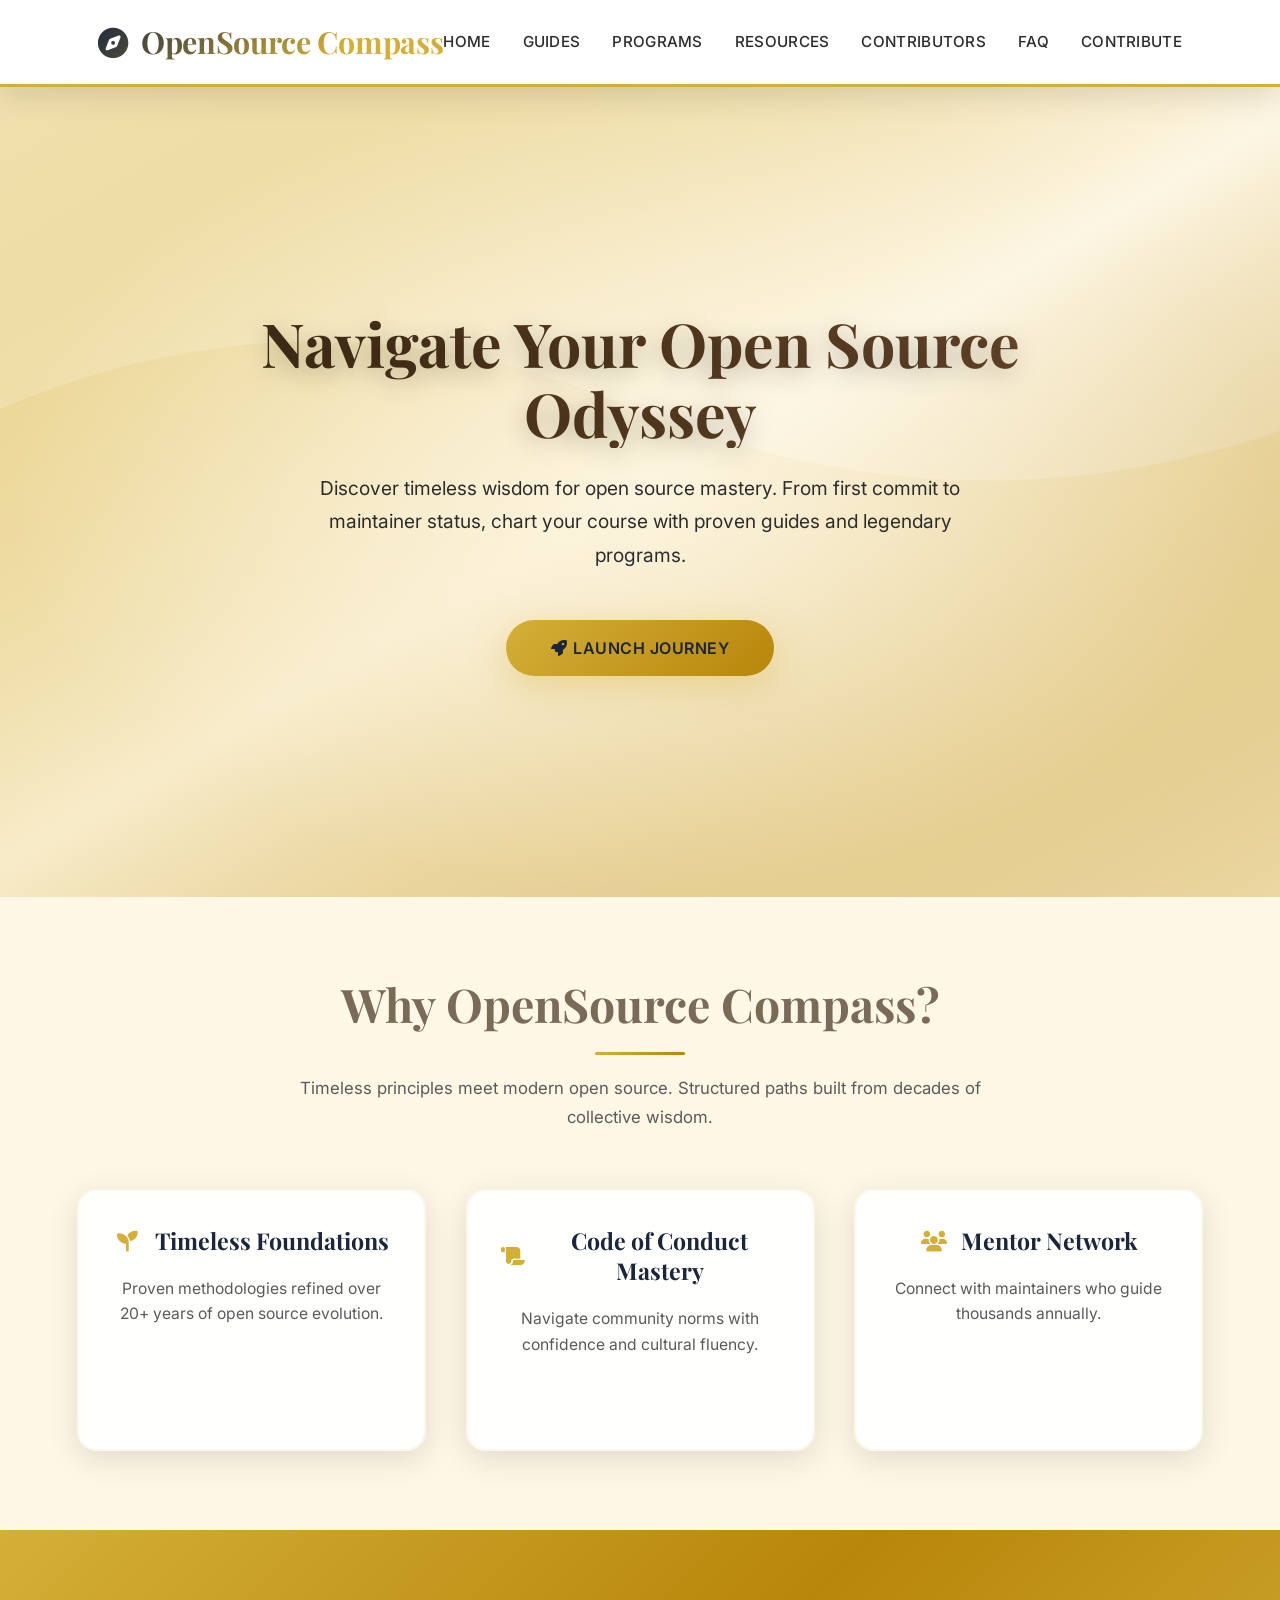
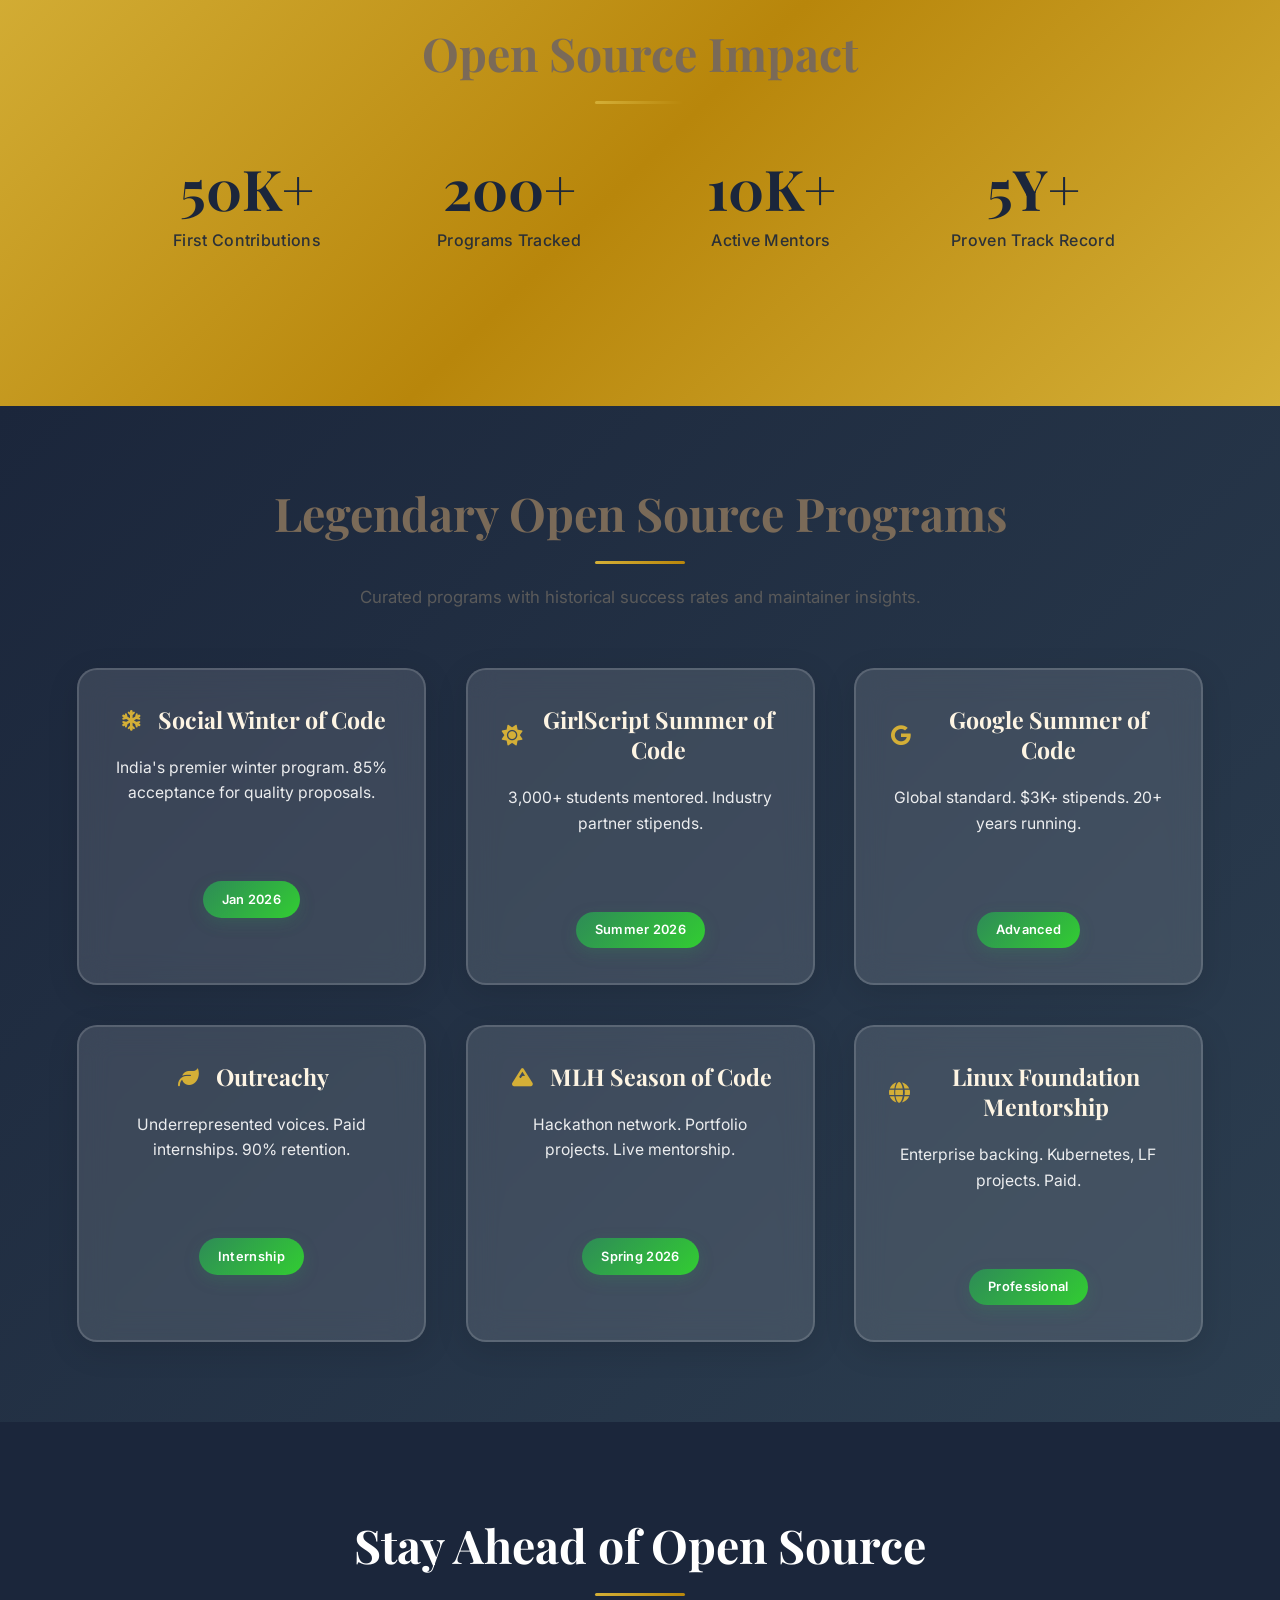
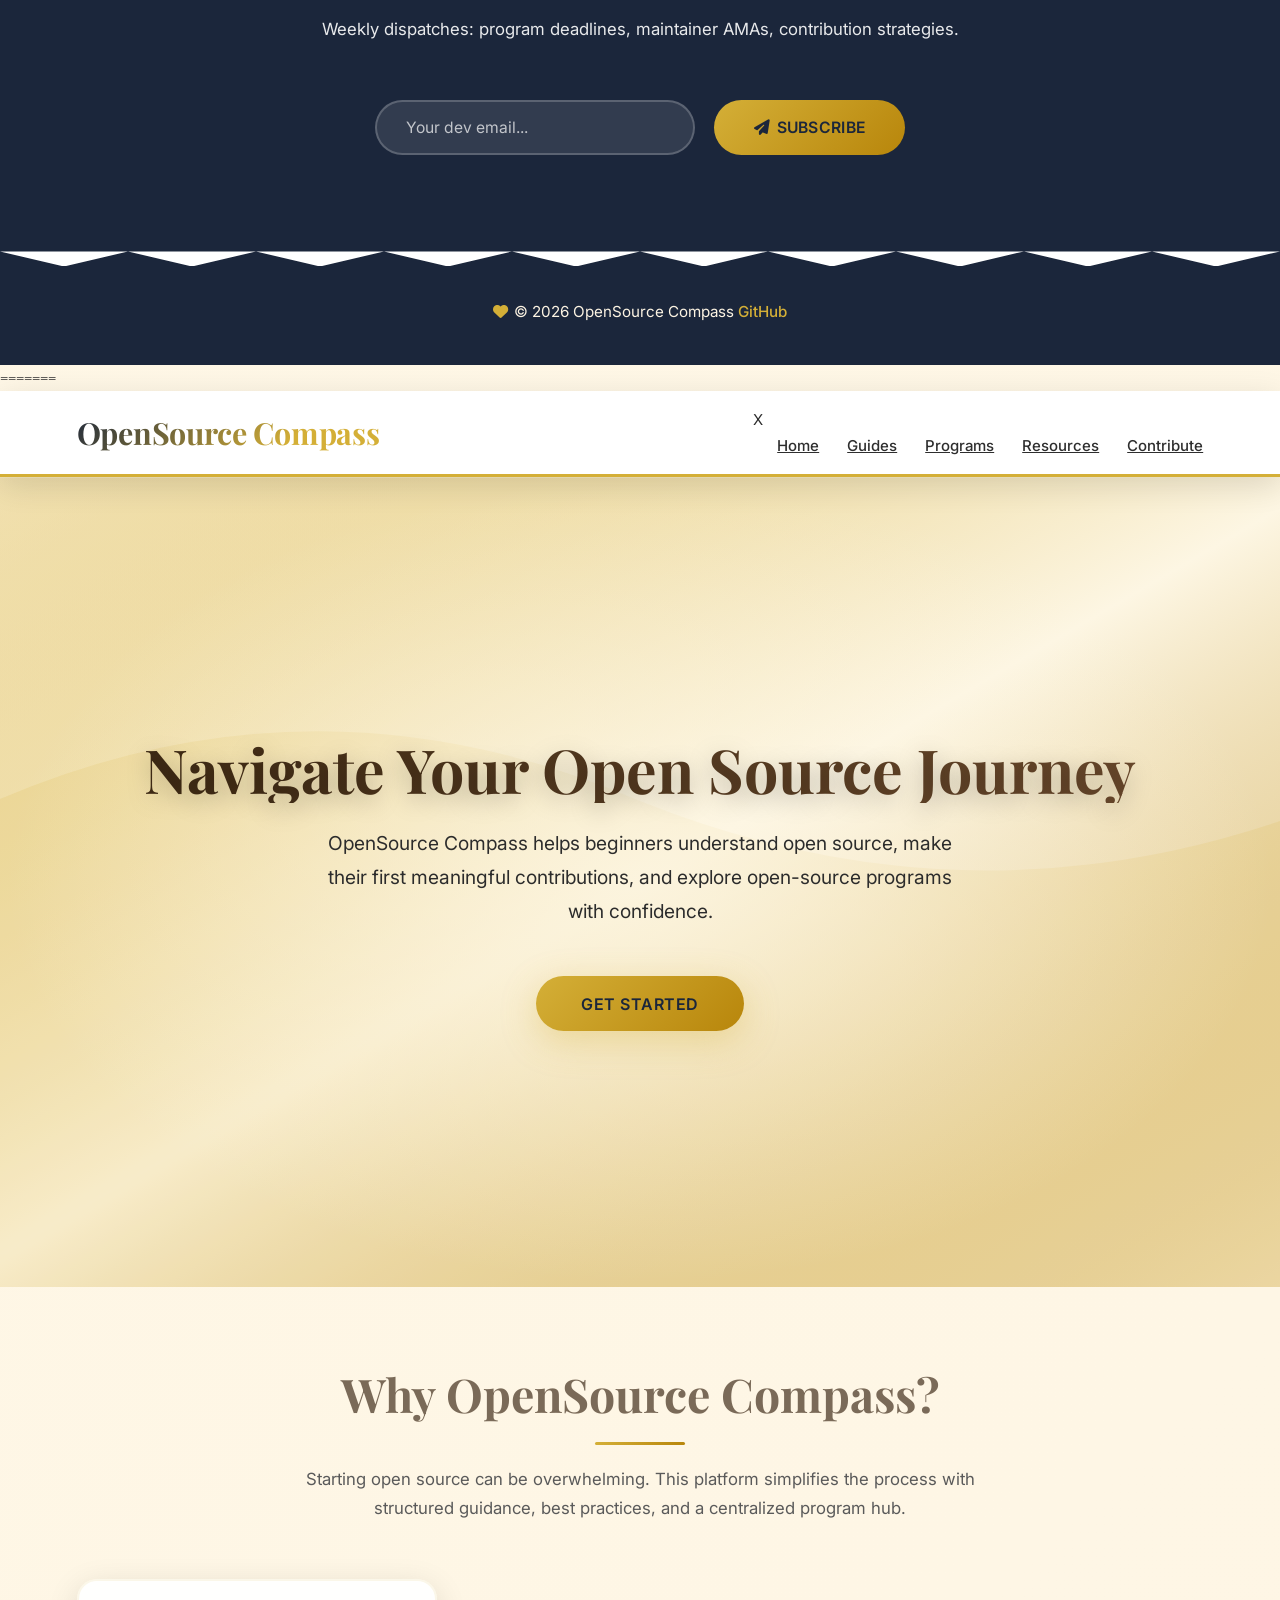
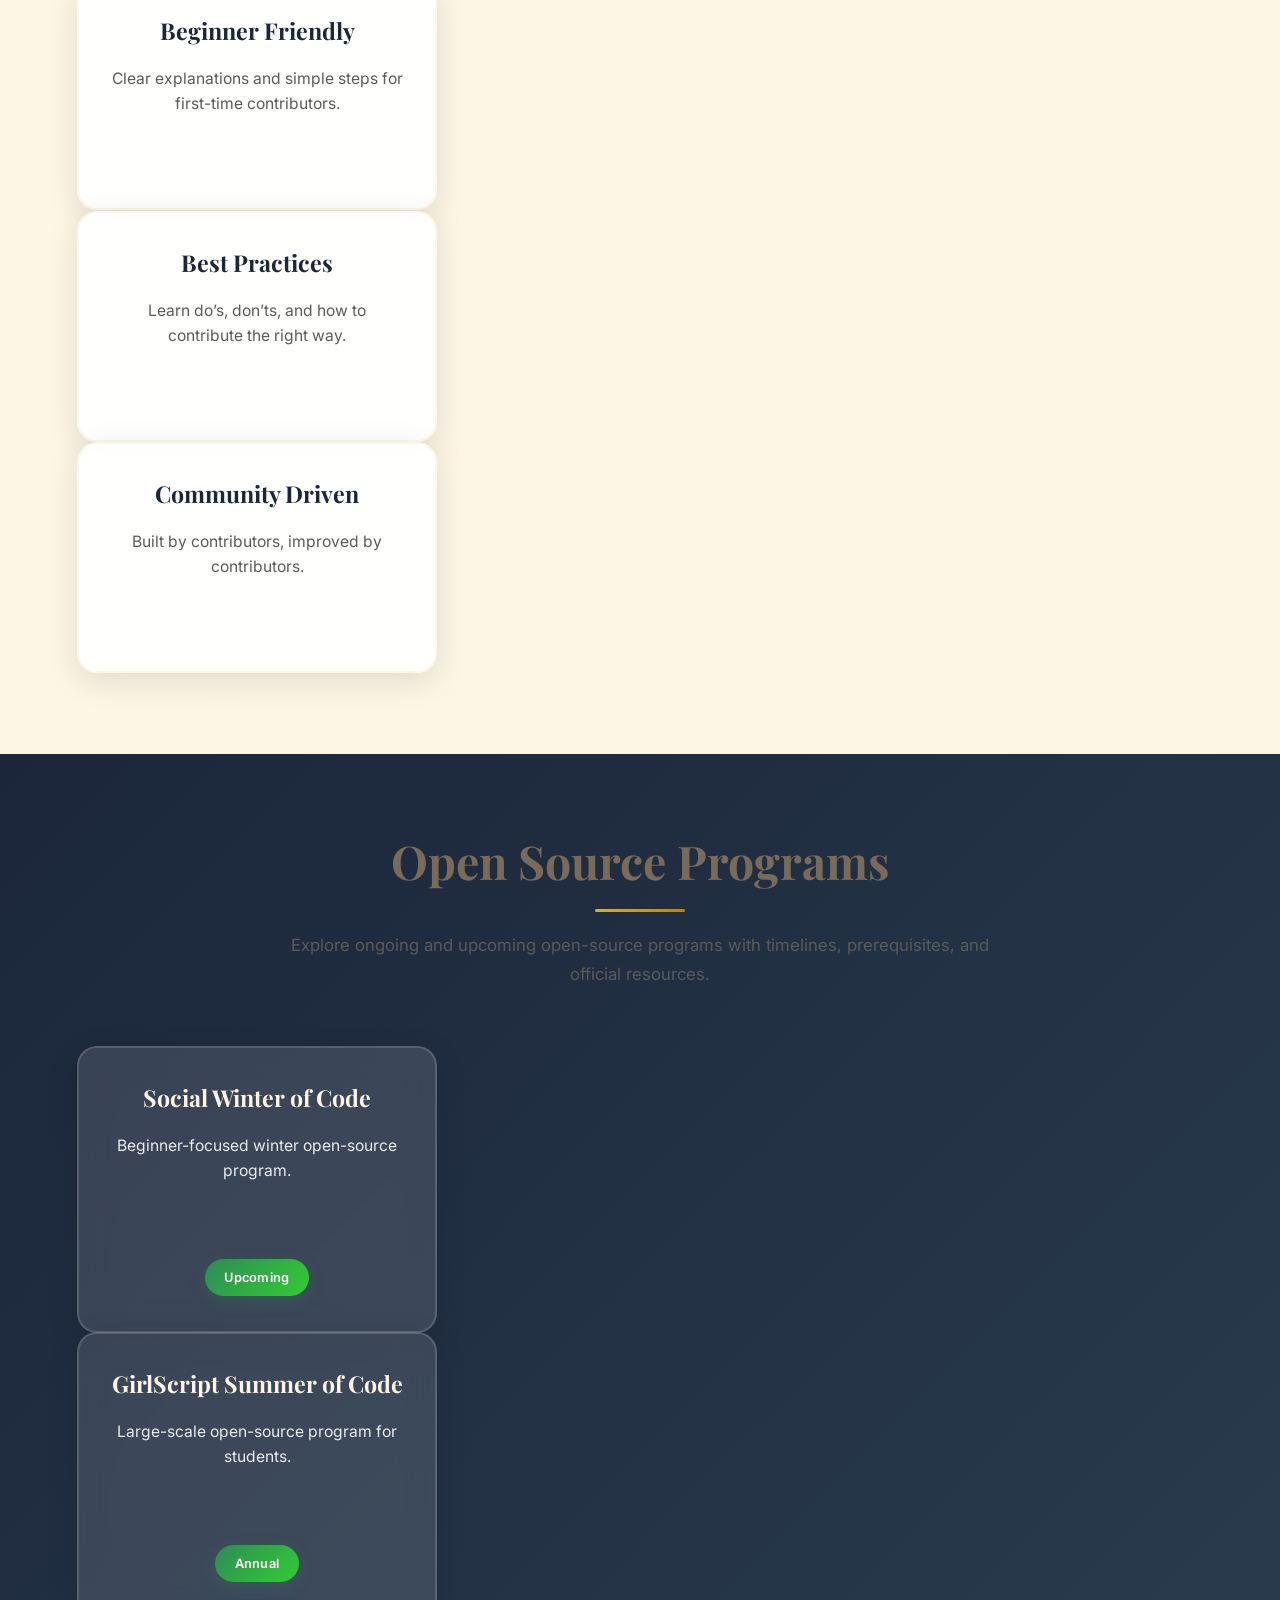
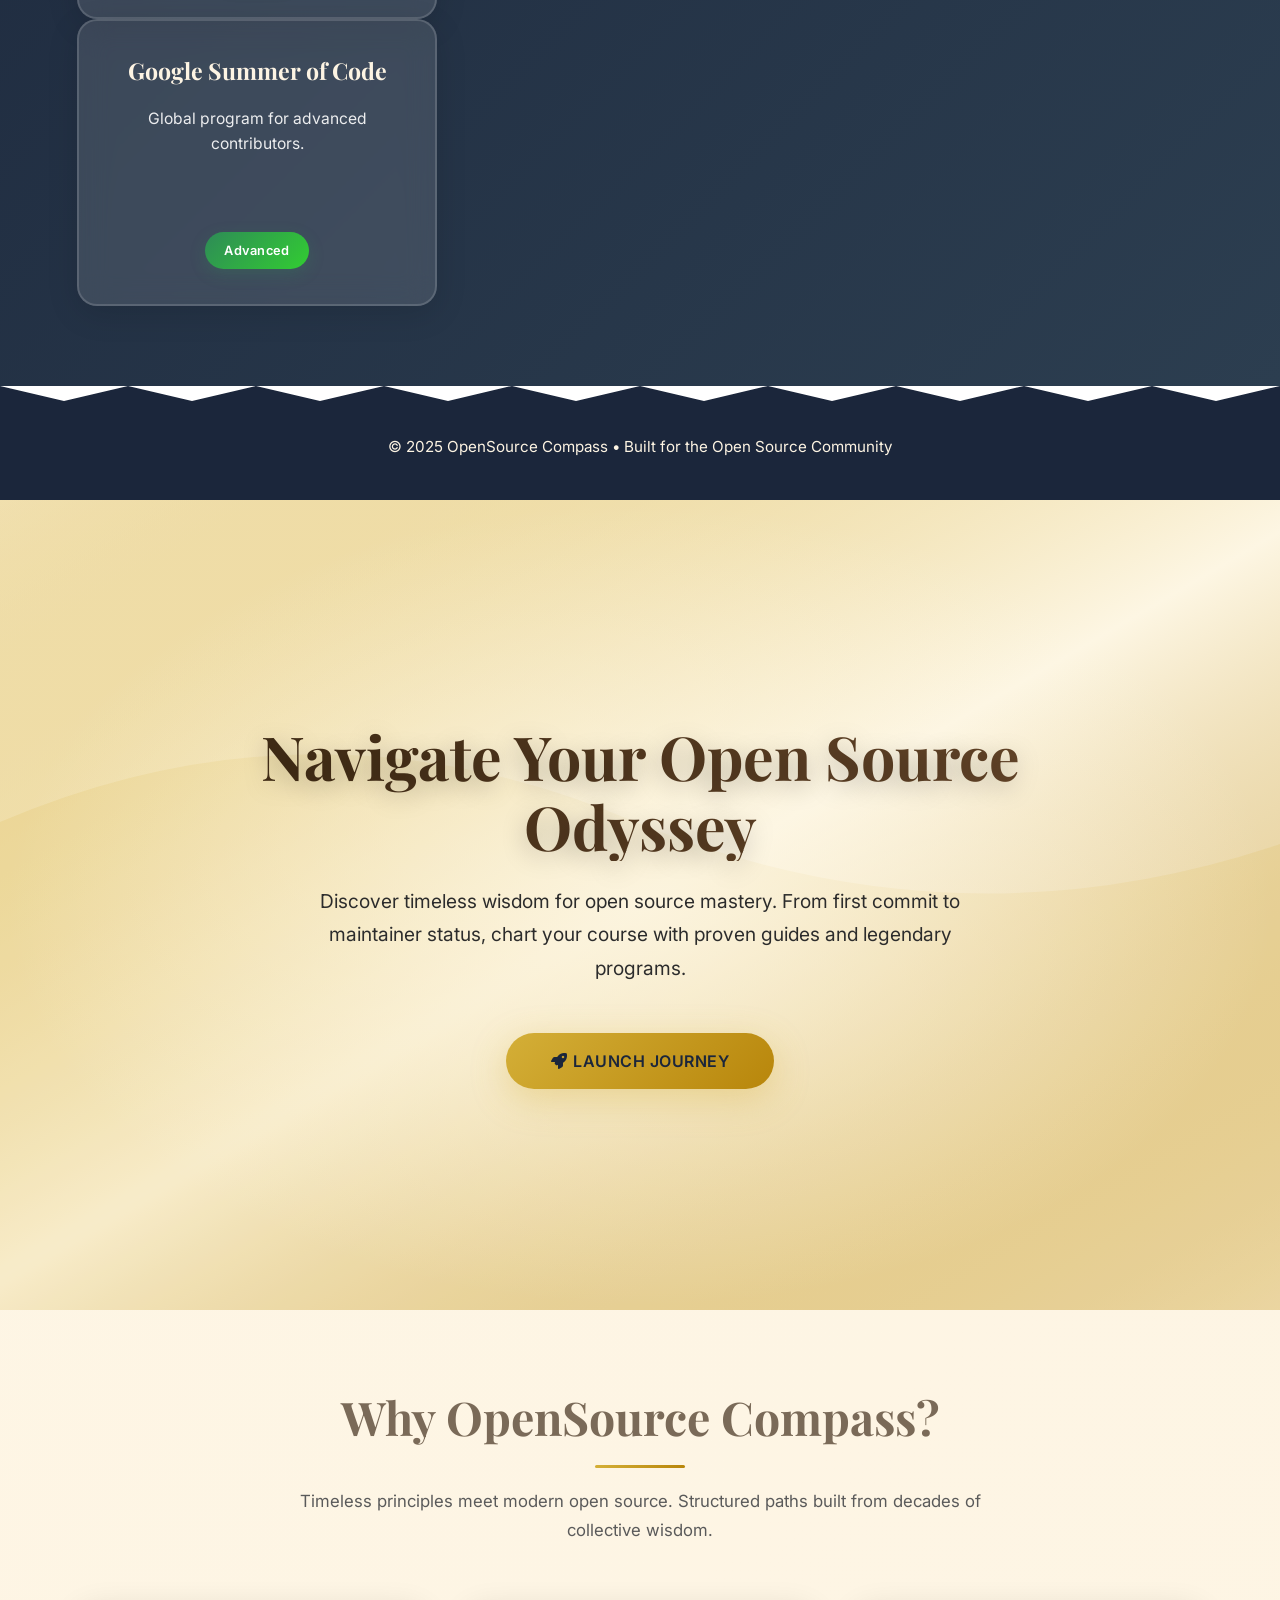
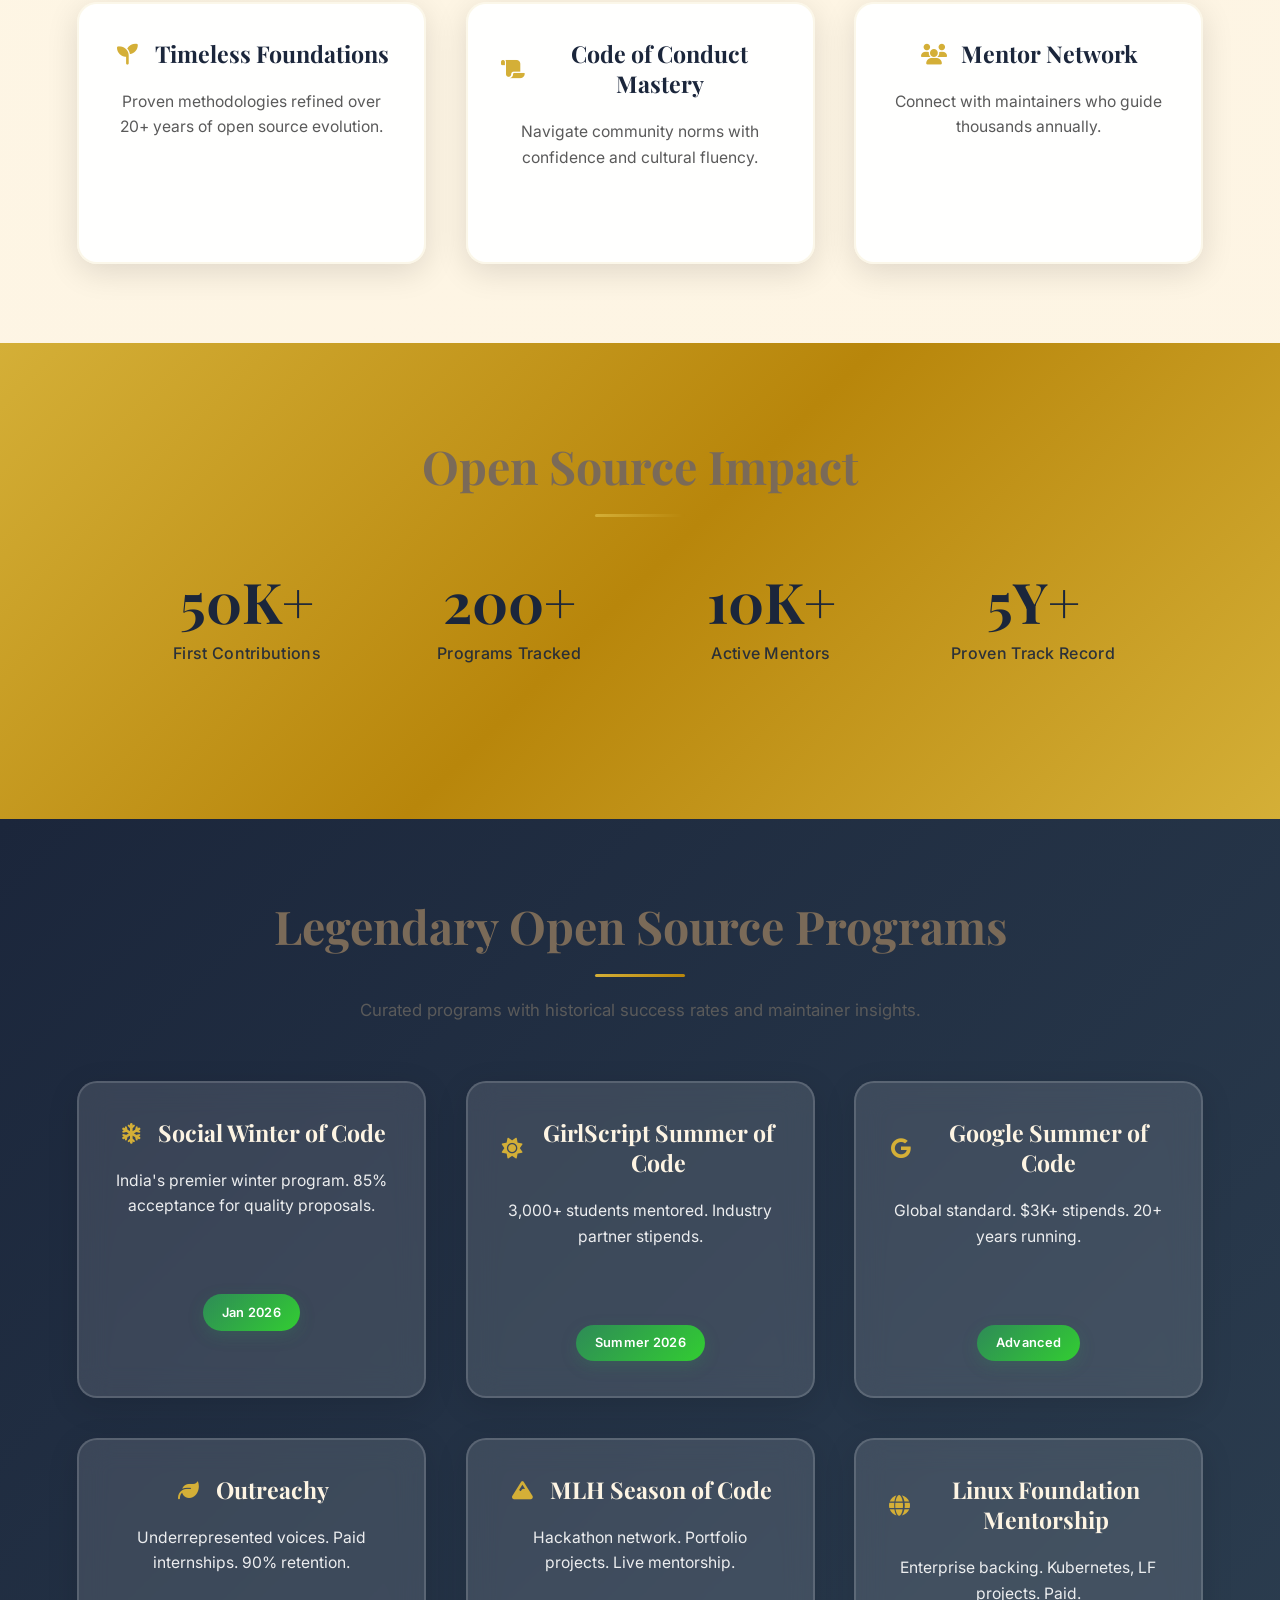
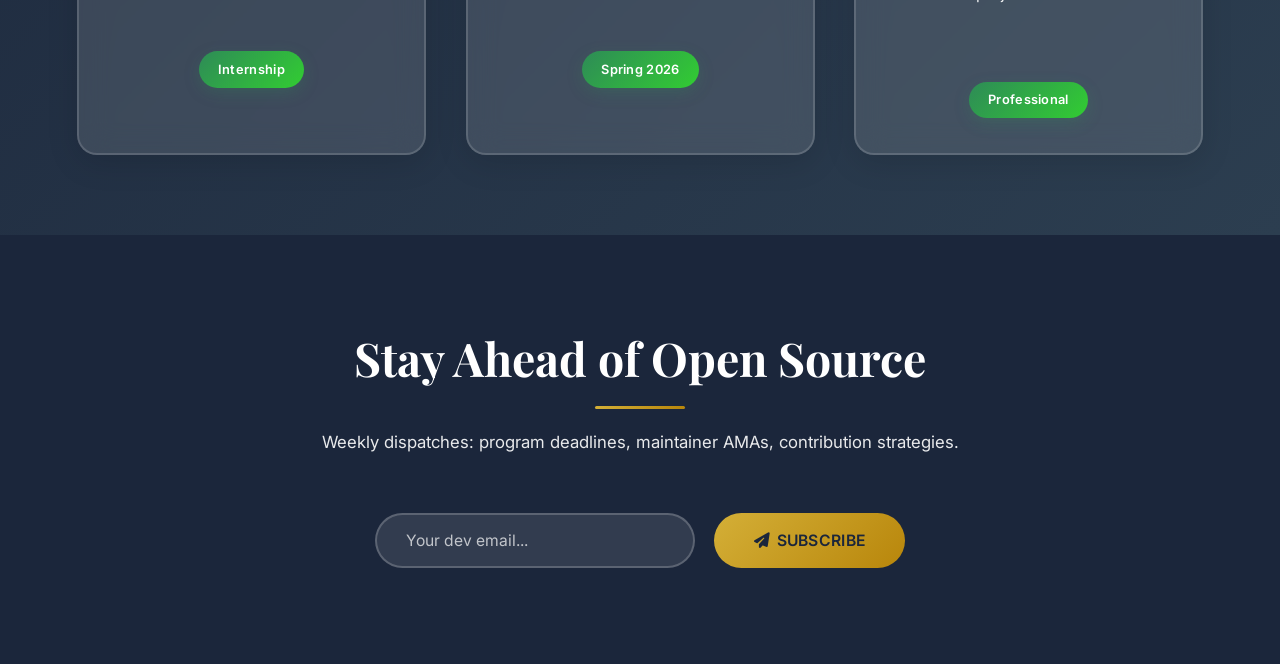
==== commit 8cb094ad: "Added favicon" ====
--- a/index.html
+++ b/index.html
@@ -3,6 +3,7 @@
   <head>
     <meta charset="UTF-8" />
     <title>OpenSource Compass - Classic Edition</title>
+    <link rel="icon" href="frontend/library/assets/favicon.png" type="image/png" />
     <meta name="viewport" content="width=device-width, initial-scale=1.0" />
     <link
       href="https://fonts.googleapis.com/css2?family=Crimson+Text:wght@400;500&family=Playfair+Display:wght@600;700&family=Inter:wght@400;500&display=swap"
@@ -125,6 +126,24 @@
       .nav-links a:hover::before {
         width: 70%;
       }
+     .hamburger {
+  display: none;
+  flex-direction: column;
+  gap: 5px;
+  background: none;
+  border: none;
+  cursor: pointer;
+  z-index: 1100; /* 🔥 FIX */
+}
+
+
+.hamburger span {
+  width: 24px;
+  height: 2.5px;
+  background: var(--deep-navy);
+  transition: 0.3s;
+}
+
 
       /* Hero - Smaller Typography */
       .hero {
@@ -177,6 +196,8 @@
       }
 
       .hero button {
+        position: relative;
+        overflow: hidden;
         background: linear-gradient(
           135deg,
           var(--primary-gold) 0%,
@@ -185,16 +206,71 @@
         color: var(--deep-navy);
         border: none;
         padding: 1.1rem 2.8rem;
-        font-size: 1rem; /* Smaller button */
+        font-size: 1rem;
         font-weight: 600;
         font-family: "Inter", sans-serif;
         border-radius: 50px;
         cursor: pointer;
-        box-shadow: 0 10px 35px rgba(212, 175, 55, 0.35);
-        transition: all 0.4s cubic-bezier(0.4, 0, 0.2, 1);
         letter-spacing: 0.5px;
         text-transform: uppercase;
-      }
+        box-shadow:
+          0 8px 20px rgba(212, 175, 55, 0.25),
+          0 4px 10px rgba(0, 0, 0, 0.08);
+        transition:
+          transform 0.35s cubic-bezier(0.4, 0, 0.2, 1),
+          box-shadow 0.35s ease,
+          filter 0.35s ease;
+      }
+
+      @keyframes bounce {
+        0% { transform: translateY(0); }
+        30% { transform: translateY(-8px); }
+        50% { transform: translateY(0); }
+        70% { transform: translateY(-4px); }
+        100% { transform: translateY(0); }
+      }
+
+      .hero button:hover {
+        animation: bounce 0.6s ease;
+        transform: translateY(-3px);
+        box-shadow:
+          0 16px 40px rgba(212, 175, 55, 0.45),
+          0 8px 18px rgba(0, 0, 0, 0.12);
+        filter: brightness(1.05);
+      }
+
+      .hero button:active {
+        transform: translateY(2px) scale(0.97);
+        box-shadow:
+          0 6px 14px rgba(212, 175, 55, 0.25),
+          0 3px 6px rgba(0, 0, 0, 0.15);
+      }
+
+      .hero button::after {
+        content: "";
+        position: absolute;
+        top: -50%;
+        left: -120%;
+        width: 60%;
+        height: 200%;
+        background: linear-gradient(
+          120deg,
+          transparent,
+          rgba(255, 255, 255, 0.25),
+          rgba(255, 255, 255, 0.45),
+          rgba(255, 255, 255, 0.25),
+          transparent
+        );
+        transform: skewX(-20deg);
+        opacity: 0;
+        transition: left 0.6s ease, opacity 0.3s ease;
+      }
+
+      .hero button:hover::after {
+        left: 140%;
+        opacity: 1;
+      }
+
 
       /* Sections - Smaller Typography */
       section {
@@ -504,6 +580,40 @@
           min-height: 85vh;
         }
       }
+      @media (max-width: 768px) {
+  .hamburger {
+    display: flex;
+  }
+
+  .navbar-container {
+    flex-direction: row;
+  }
+
+  .nav-links {
+    position: absolute;
+    top: 72px;
+    left: 0;
+    width: 100%;
+    background: rgba(255, 255, 255, 0.98);
+    flex-direction: column;
+    align-items: center;
+    gap: 1.5rem;
+    padding: 1.5rem 0;
+    display: none;
+    border-bottom: 3px solid var(--primary-gold);
+     transform: translateY(-120%);
+    transition: transform 0.35s ease;
+    z-index: 1000;
+  }
+   .nav-links.active {
+    transform: translateY(0);
+  }
+
+  .nav-links.active {
+    display: flex;
+  }
+}
+
 
       @media (max-width: 480px) {
         body {
@@ -541,25 +651,30 @@
   <body>
     <!-- Same HTML structure as before, no changes needed -->
     <header>
-      <div class="navbar-container">
-        <h1>
-          <i
-            class="fas fa-compass"
-            style="color: var(--primary-gold); margin-right: 0.4rem"
-          ></i
-          >OpenSource Compass
-        </h1>
-        <div class="nav-links">
-          <a href="home.html">Home</a>
-          <a href="./frontend/pages/guides.html">Guides</a>
-          <a href="./frontend/pages/programs.html">Programs</a>
-          <a href="./frontend/pages/Resources.html">Resources</a>
-          <a href="./frontend/pages/contributors.html">Contributors</a>
-          <a href="./frontend/pages/faq.html">FAQ</a>
-          <a href="./frontend/pages/Contribute.html">Contribute</a>
-        </div>
-      </div>
-    </header>
+  <div class="navbar-container">
+    <h1>
+      <i class="fas fa-compass" style="color: var(--primary-gold); margin-right: 0.4rem"></i>
+      OpenSource Compass
+    </h1>
+
+    <button class="hamburger" id="hamburger" aria-label="Toggle navigation">
+      <span></span>
+      <span></span>
+      <span></span>
+    </button>
+
+    <div class="nav-links" id="nav-links">
+      <a href="home.html">Home</a>
+      <a href="./frontend/pages/guides.html">Guides</a>
+      <a href="./frontend/pages/programs.html">Programs</a>
+      <a href="./frontend/pages/Resources.html">Resources</a>
+      <a href="./frontend/pages/contributors.html">Contributors</a>
+      <a href="./frontend/pages/faq.html">FAQ</a>
+      <a href="./frontend/pages/Contribute.html">Contribute</a>
+    </div>
+  </div>
+</header>
+
 
     <section class="hero">
       <div class="hero-content">
@@ -705,6 +820,34 @@
     <button id="showTranslateBtn" title="Translate Page">
       <i id="google_translate_element"></i>
     </button>
+
+    <script>
+  const hamburger = document.getElementById("hamburger");
+  const navLinks = document.getElementById("nav-links");
+  const navItems = navLinks.querySelectorAll("a");
+
+  hamburger.addEventListener("click", () => {
+    navLinks.classList.toggle("active");
+  });
+
+  // 🔥 Close menu when link is clicked
+  navItems.forEach(item => {
+    item.addEventListener("click", () => {
+      navLinks.classList.remove("active");
+    });
+  });
+
+  // 🔥 Close menu when clicking outside
+  document.addEventListener("click", (e) => {
+    if (!navLinks.contains(e.target) && !hamburger.contains(e.target)) {
+      navLinks.classList.remove("active");
+    }
+  });
+</script>
+
+
+    
+
 
     <script>
       // Smooth scroll animations (unchanged)
@@ -929,10 +1072,6 @@
 </html>
 <ink href="https://fonts.googleapis.com/css2?family=Inter:wght@400;600;700&display=swap" rel="stylesheet">
     <link rel="stylesheet" href="css/style.css">
-
-    <style>
-
-        <style>
 
     <style>
         :root {
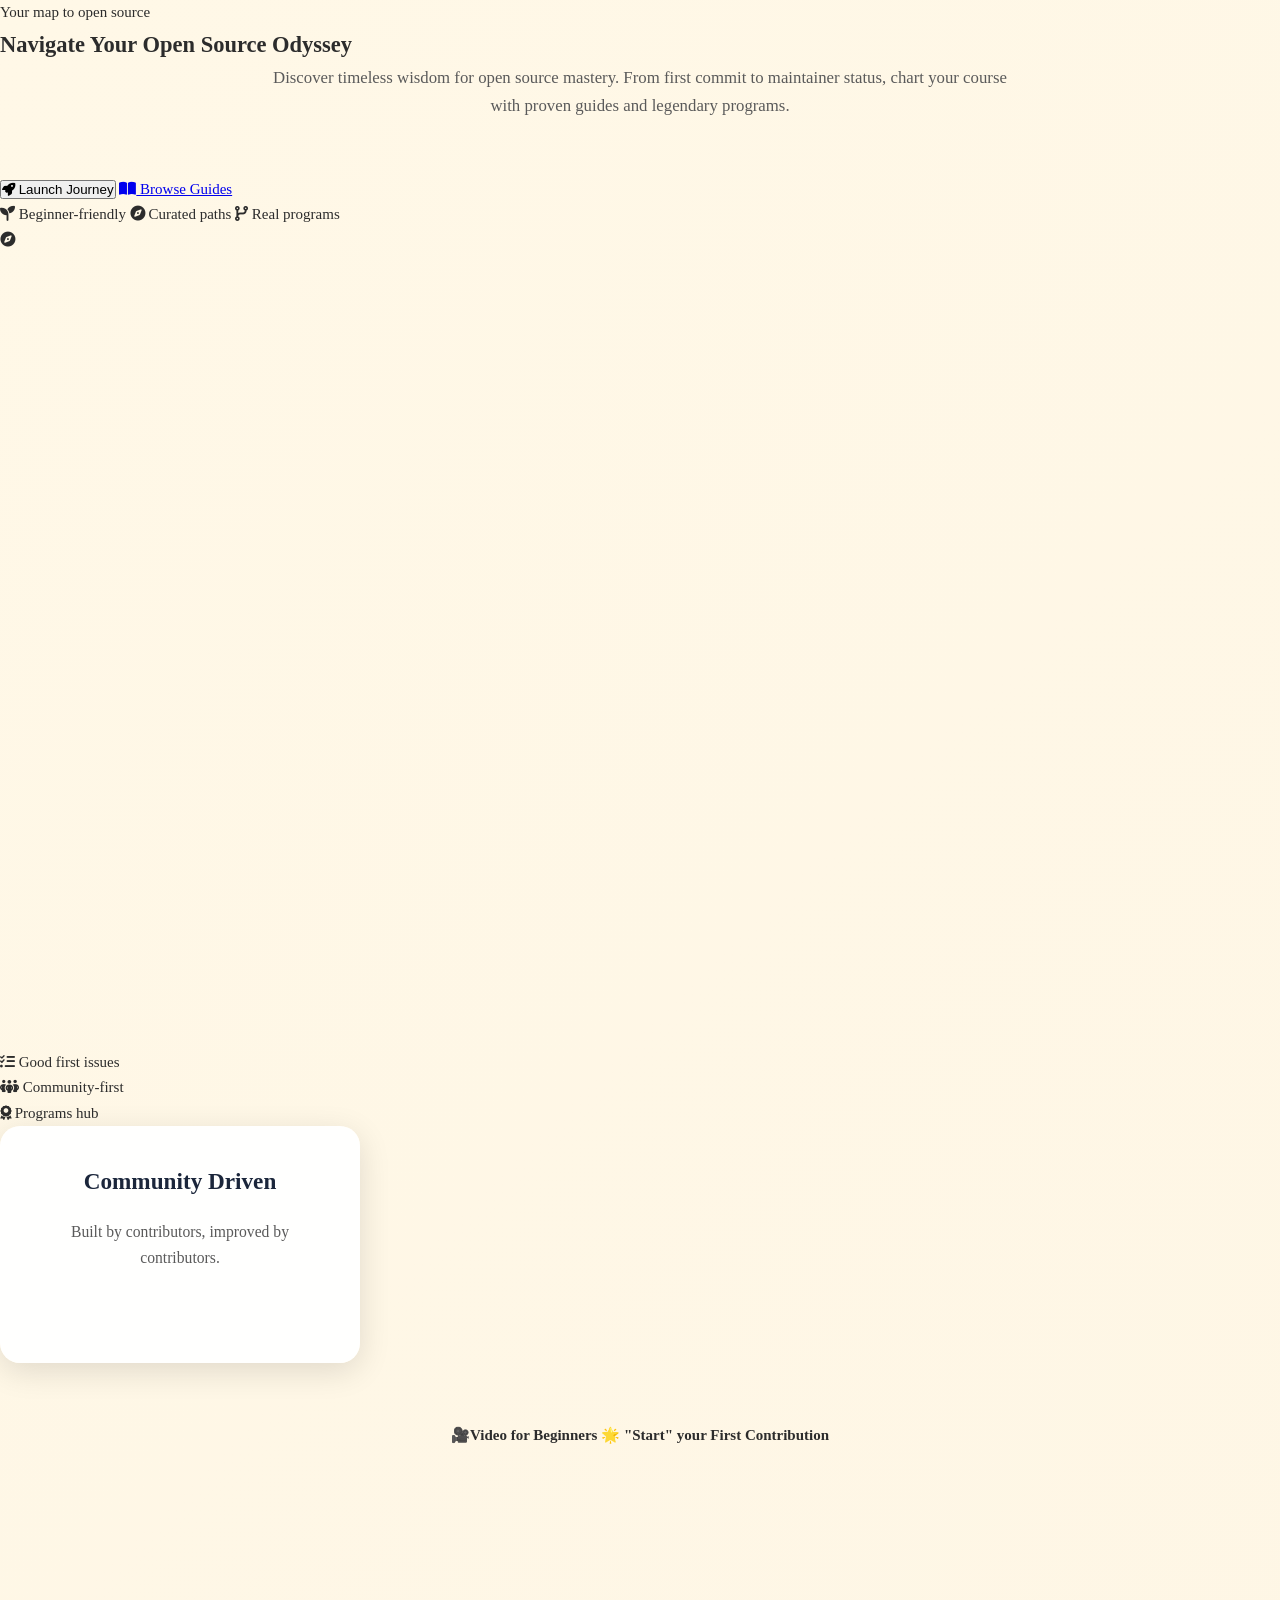
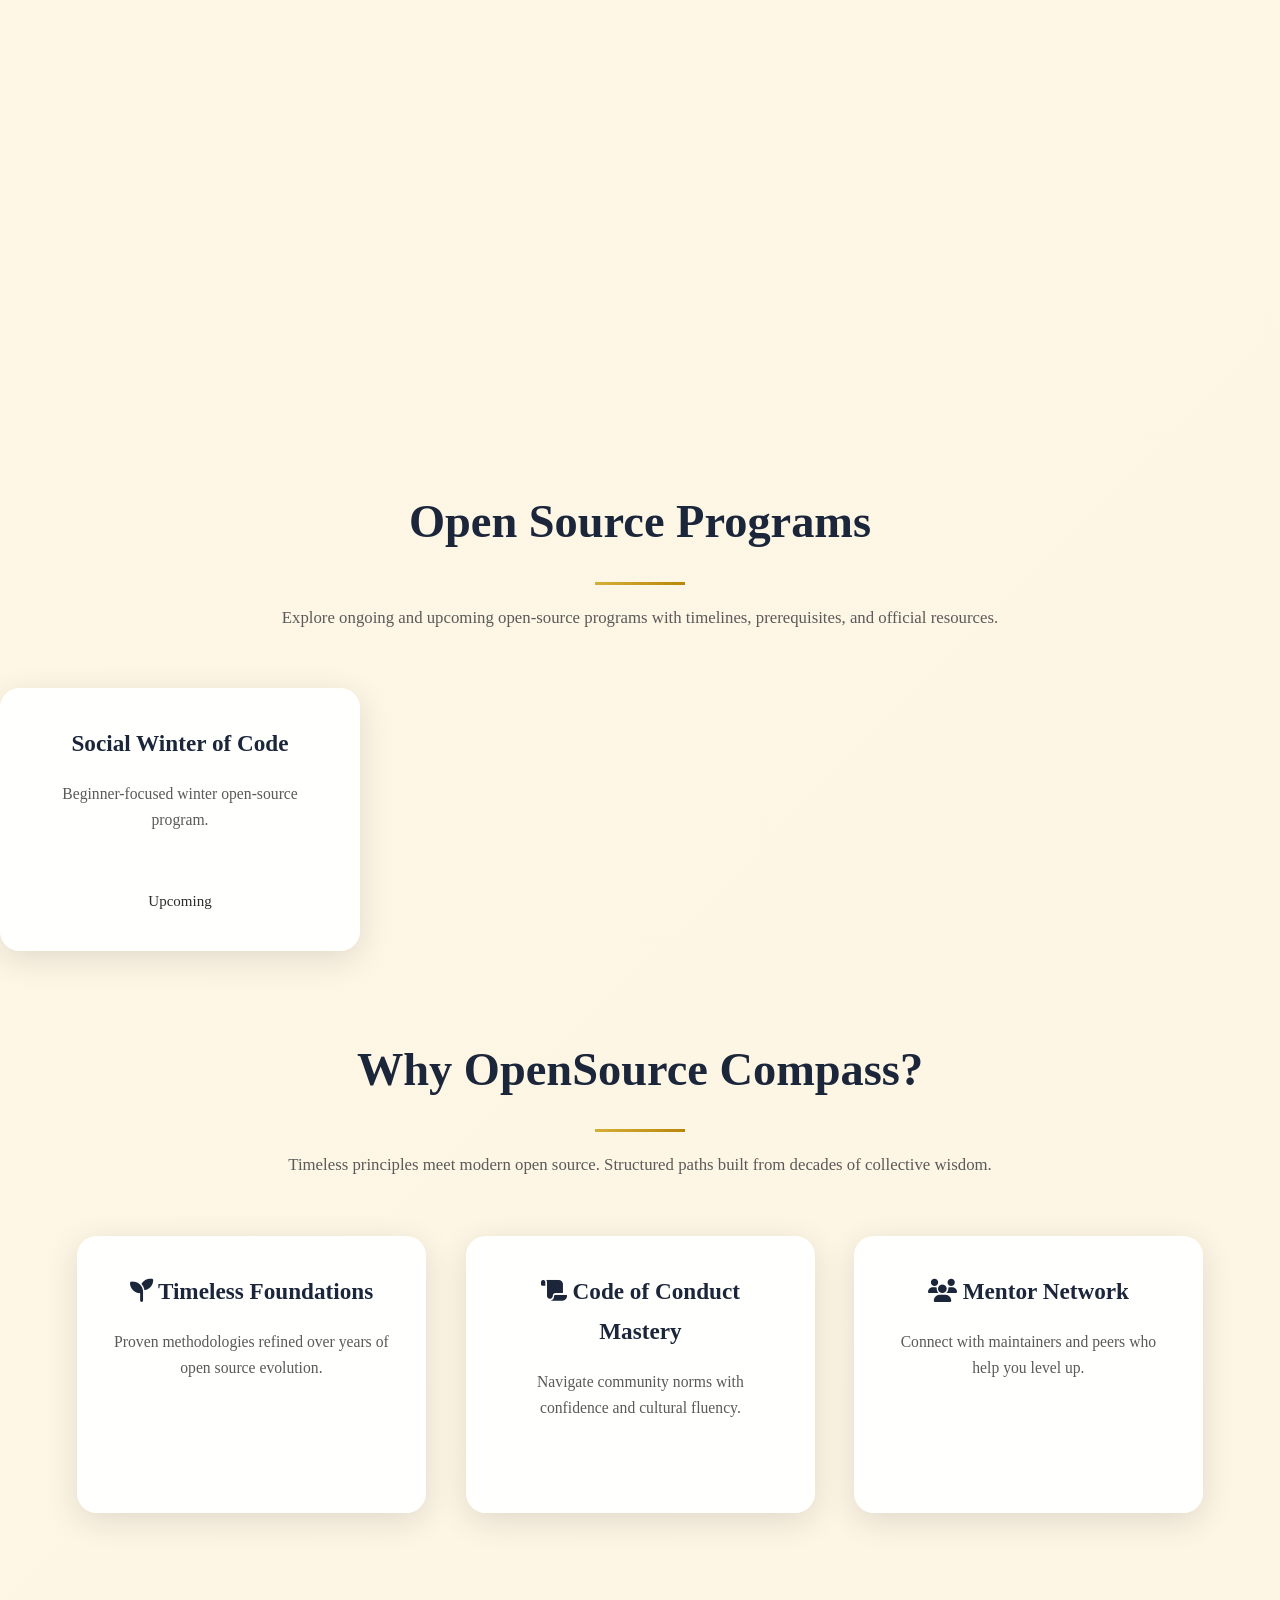
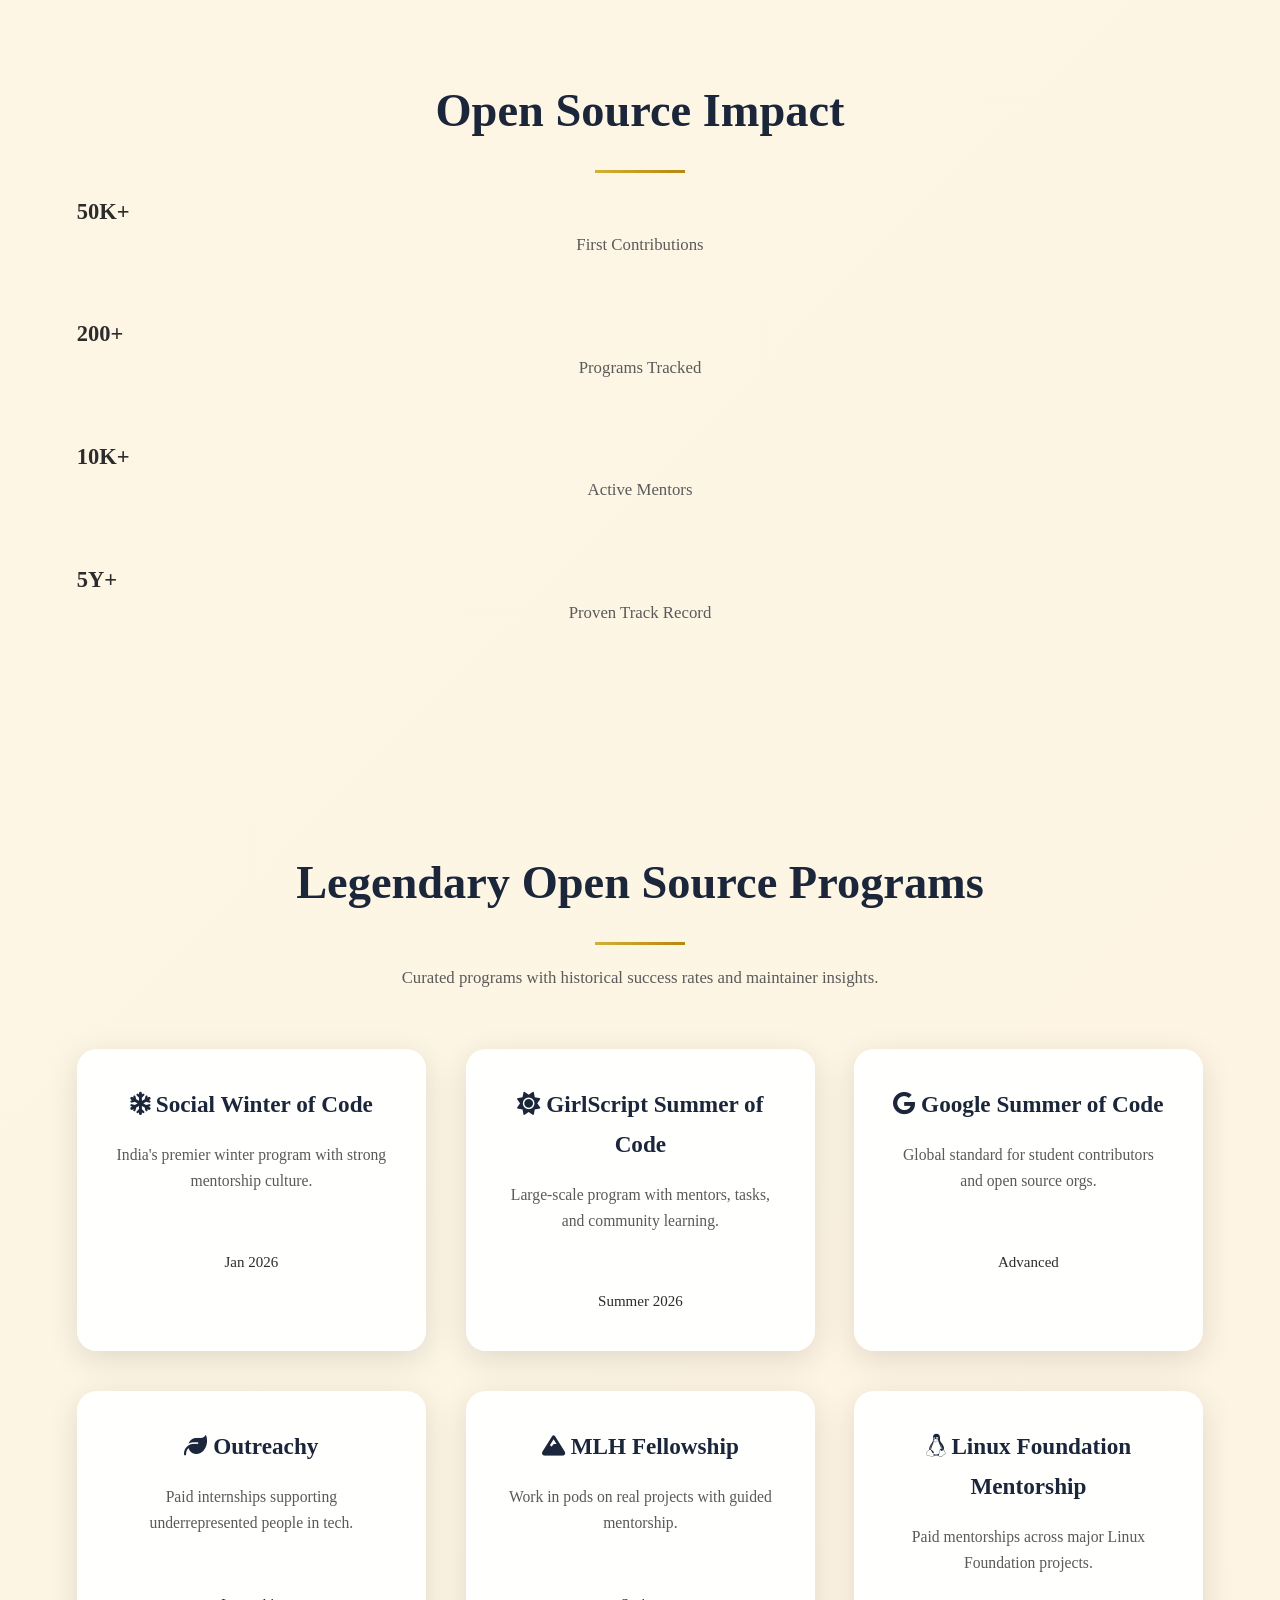
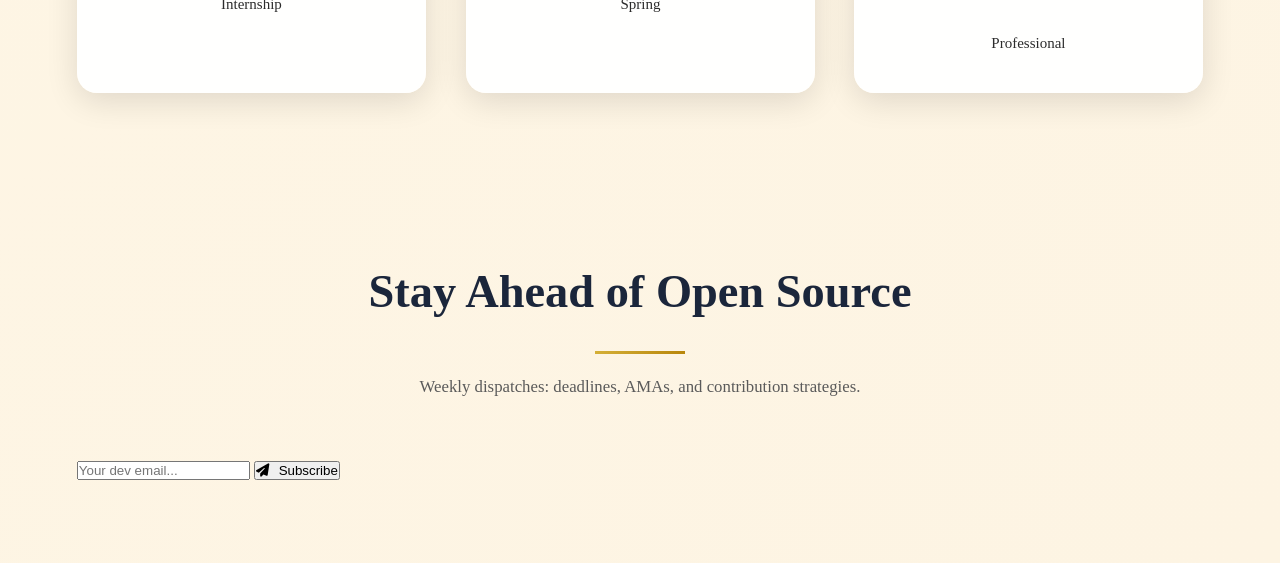
==== commit 02b1b7e3: "Merge branch 'main' into Feature" ====
--- a/index.html
+++ b/index.html
@@ -2,1006 +2,112 @@
 <html lang="en">
   <head>
     <meta charset="UTF-8" />
-    <title>OpenSource Compass - Classic Edition</title>
-    <link rel="icon" href="frontend/library/assets/favicon.png" type="image/png" />
     <meta name="viewport" content="width=device-width, initial-scale=1.0" />
-    <link
-      href="https://fonts.googleapis.com/css2?family=Crimson+Text:wght@400;500&family=Playfair+Display:wght@600;700&family=Inter:wght@400;500&display=swap"
-      rel="stylesheet"
+    <meta property="og:title" content="OpenSource Compass" />
+    <meta property="og:description" content="OpenSource Compass is a platform that helps beginners navigate open source by providing structured guides, resources, and program information." />
+    <meta property="og:image" content="https://sayeeg-11.github.io/OpenSource-Compass/public/preview-image.png" />
+    <meta property="og:url" content="https://sayeeg-11.github.io/OpenSource-Compass" />
+    <meta property="og:type" content="website" />
+    <title>OpenSource Compass</title>
+    <meta
+      name="description"
+      content="OpenSource Compass helps you start, learn, and grow in open source with curated guides, programs, and resources."
     />
     <link
       rel="stylesheet"
       href="https://cdnjs.cloudflare.com/ajax/libs/font-awesome/6.4.0/css/all.min.css"
     />
-    <style>
-      :root {
-        --primary-gold: #d4af37;
-        --secondary-gold: #b8860b;
-        --deep-navy: #1b263b;
-        --warm-cream: #fdf4e3;
-        --light-parchment: #fff8e7;
-        --charcoal-dark: #2c2c2c;
-        --text-secondary: #5a5a5a;
-        --success-emerald: #2e8b57;
-        --shadow-main: 0 8px 32px rgba(0, 0, 0, 0.12);
-        --shadow-hover: 0 20px 40px rgba(0, 0, 0, 0.18);
-      }
-
-      * {
-        margin: 0;
-        padding: 0;
-        box-sizing: border-box;
-      }
-
-      body {
-        font-family: "Crimson Text", Georgia, serif;
-        font-size: 15px; /* Base font smaller */
-        line-height: 1.7;
-        background: linear-gradient(
-          135deg,
-          var(--light-parchment) 0%,
-          var(--warm-cream) 100%
-        );
-        color: var(--charcoal-dark);
-        overflow-x: hidden;
-      }
-
-      /* Navbar - Smaller & Balanced */
-      header {
-        background: rgba(255, 255, 255, 0.98);
-        backdrop-filter: saturate(180%) blur(20px);
-        border-bottom: 3px solid var(--primary-gold);
-        padding: 1rem 6%;
-        position: sticky;
-        top: 0;
-        z-index: 1000;
-        box-shadow: var(--shadow-main);
-      }
-
-      .navbar-container {
-        max-width: 1400px;
-        margin: 0 auto;
-        display: flex;
-        justify-content: space-between;
-        align-items: center;
-      }
-
-      header h1 {
-        font-family: "Playfair Display", serif;
-        font-size: clamp(1.6rem, 3vw, 1.9rem); /* Smaller logo */
-        font-weight: 700;
-        background: linear-gradient(
-          135deg,
-          var(--deep-navy) 0%,
-          var(--primary-gold) 70%
-        );
-        -webkit-background-clip: text;
-        background-clip: text;
-        -webkit-text-fill-color: transparent;
-        letter-spacing: -0.01em;
-      }
-
-      .nav-links {
-        display: flex;
-        align-items: center;
-        gap: 2rem;
-      }
-
-      .nav-links a {
-        text-decoration: none;
-        color: var(--charcoal-dark) !important;
-        font-family: "Inter", -apple-system, sans-serif;
-        font-weight: 500;
-        font-size: 0.95rem; /* Smaller nav links */
-        padding: 0.4rem 0;
-        position: relative;
-        transition: all 0.35s cubic-bezier(0.4, 0, 0.2, 1);
-        white-space: nowrap;
-        text-transform: uppercase;
-        letter-spacing: 0.3px;
-      }
-
-      .nav-links a::before {
-        content: "";
-        position: absolute;
-        bottom: 0;
-        left: 50%;
-        width: 0;
-        height: 2px; /* Thinner underline */
-        background: linear-gradient(
-          90deg,
-          var(--primary-gold),
-          var(--secondary-gold)
-        );
-        transition: all 0.35s cubic-bezier(0.4, 0, 0.2, 1);
-        transform: translateX(-50%);
-        border-radius: 1px;
-      }
-
-      .nav-links a:hover {
-        color: var(--deep-navy) !important;
-        transform: translateY(-1px);
-      }
-
-      .nav-links a:hover::before {
-        width: 70%;
-      }
-     .hamburger {
-  display: none;
-  flex-direction: column;
-  gap: 5px;
-  background: none;
-  border: none;
-  cursor: pointer;
-  z-index: 1100; /* 🔥 FIX */
-}
-
-
-.hamburger span {
-  width: 24px;
-  height: 2.5px;
-  background: var(--deep-navy);
-  transition: 0.3s;
-}
-
-
-      /* Hero - Smaller Typography */
-      .hero {
-        min-height: 90vh;
-        background: radial-gradient(
-            ellipse at center,
-            rgba(253, 246, 227, 0.8) 0%,
-            transparent 70%
-          ),
-          url('data:image/svg+xml,<svg xmlns="http://www.w3.org/2000/svg" viewBox="0 0 1200 700"><defs><linearGradient id="g" x1="0%" y1="0%" x2="100%" y2="100%"><stop offset="0%" stop-color="%23D4AF37" stop-opacity="0.3"/><stop offset="50%" stop-color="%23FDF6E3"/><stop offset="100%" stop-color="%23B8860B" stop-opacity="0.2"/></linearGradient></defs><rect width="1200" height="700" fill="url(%23g)"/><path d="M0 300Q300 150 600 280Q900 400 1200 280L1200 700L0 700Z" fill="%23D4AF37" opacity="0.15"/></svg>')
-            center/cover;
-        display: flex;
-        flex-direction: column;
-        justify-content: center;
-        align-items: center;
-        text-align: center;
-        padding: 3rem 6%;
-        position: relative;
-      }
-
-      .hero-content {
-        max-width: 850px;
-        width: 100%;
-      }
-
-      .hero h2 {
-        font-family: "Playfair Display", serif;
-        font-size: clamp(2.4rem, 6vw, 3.8rem); /* Smaller hero */
-        font-weight: 700;
-        background: linear-gradient(
-          135deg,
-          #ffffff 0%,
-          rgba(255, 255, 255, 0.9) 100%
-        );
-        -webkit-background-clip: text;
-        background-clip: text;
-        -webkit-text-fill-color: transparent;
-        margin-bottom: 1.5rem;
-        line-height: 1.15;
-        text-shadow: 0 6px 24px rgba(0, 0, 0, 0.25);
-      }
-
-      .hero p {
-        font-size: clamp(1rem, 2.2vw, 1.2rem); /* Smaller hero text */
-        color: #2c2c2c;
-        margin-bottom: 3rem;
-        max-width: 650px;
-        font-weight: 400;
-        line-height: 1.75;
-      }
-
-      .hero button {
-        position: relative;
-        overflow: hidden;
-        background: linear-gradient(
-          135deg,
-          var(--primary-gold) 0%,
-          var(--secondary-gold) 100%
-        );
-        color: var(--deep-navy);
-        border: none;
-        padding: 1.1rem 2.8rem;
-        font-size: 1rem;
-        font-weight: 600;
-        font-family: "Inter", sans-serif;
-        border-radius: 50px;
-        cursor: pointer;
-        letter-spacing: 0.5px;
-        text-transform: uppercase;
-        box-shadow:
-          0 8px 20px rgba(212, 175, 55, 0.25),
-          0 4px 10px rgba(0, 0, 0, 0.08);
-        transition:
-          transform 0.35s cubic-bezier(0.4, 0, 0.2, 1),
-          box-shadow 0.35s ease,
-          filter 0.35s ease;
-      }
-
-      @keyframes bounce {
-        0% { transform: translateY(0); }
-        30% { transform: translateY(-8px); }
-        50% { transform: translateY(0); }
-        70% { transform: translateY(-4px); }
-        100% { transform: translateY(0); }
-      }
-
-      .hero button:hover {
-        animation: bounce 0.6s ease;
-        transform: translateY(-3px);
-        box-shadow:
-          0 16px 40px rgba(212, 175, 55, 0.45),
-          0 8px 18px rgba(0, 0, 0, 0.12);
-        filter: brightness(1.05);
-      }
-
-      .hero button:active {
-        transform: translateY(2px) scale(0.97);
-        box-shadow:
-          0 6px 14px rgba(212, 175, 55, 0.25),
-          0 3px 6px rgba(0, 0, 0, 0.15);
-      }
-
-      .hero button::after {
-        content: "";
-        position: absolute;
-        top: -50%;
-        left: -120%;
-        width: 60%;
-        height: 200%;
-        background: linear-gradient(
-          120deg,
-          transparent,
-          rgba(255, 255, 255, 0.25),
-          rgba(255, 255, 255, 0.45),
-          rgba(255, 255, 255, 0.25),
-          transparent
-        );
-        transform: skewX(-20deg);
-        opacity: 0;
-        transition: left 0.6s ease, opacity 0.3s ease;
-      }
-
-      .hero button:hover::after {
-        left: 140%;
-        opacity: 1;
-      }
-
-
-      /* Sections - Smaller Typography */
-      section {
-        padding: 5rem 6%;
-        max-width: 1400px;
-        margin: 0 auto;
-      }
-
-      section h3 {
-        font-family: "Playfair Display", serif;
-        font-size: clamp(2.2rem, 4.5vw, 2.9rem); /* Smaller section titles */
-        font-weight: 700;
-        color: var(--deep-navy);
-        text-align: center;
-        margin-bottom: 1.2rem;
-        position: relative;
-        line-height: 1.2;
-      }
-
-      section h3::after {
-        content: "";
-        display: block;
-        width: 90px;
-        height: 3px;
-        background: linear-gradient(
-          90deg,
-          var(--primary-gold),
-          var(--secondary-gold)
-        );
-        margin: 1.2rem auto 0;
-        border-radius: 2px;
-      }
-
-      section p {
-        font-size: 1.05rem; /* Smaller section text */
-        text-align: center;
-        max-width: 750px;
-        margin: 0 auto 3.5rem;
-        color: var(--text-secondary);
-        line-height: 1.75;
-      }
-
-      /* Cards - Smaller Content */
-      .card-grid {
-        display: grid;
-        grid-template-columns: repeat(auto-fit, minmax(320px, 1fr));
-        gap: 2.5rem;
-        justify-items: center;
-      }
-
-      .card {
-        background: rgba(255, 255, 255, 0.95);
-        backdrop-filter: blur(15px);
-        padding: 2.2rem 2rem;
-        border-radius: 20px;
-        box-shadow: var(--shadow-main);
-        border: 2px solid rgba(212, 175, 55, 0.1);
-        transition: all 0.45s cubic-bezier(0.4, 0, 0.2, 1);
-        position: relative;
-        max-width: 360px;
-        width: 100%;
-        text-align: center;
-      }
-
-      .card h4 {
-        font-family: "Playfair Display", serif;
-        font-size: 1.45rem; /* Smaller card titles */
-        color: var(--deep-navy);
-        margin-bottom: 1.2rem;
-        display: flex;
-        align-items: center;
-        justify-content: center;
-        gap: 0.8rem;
-        line-height: 1.3;
-      }
-
-      .card h4 i {
-        color: var(--primary-gold);
-        font-size: 1.3rem;
-        width: 1.8rem;
-      }
-
-      .card p {
-        color: var(--text-secondary);
-        font-size: 0.98rem; /* Smaller card text */
-        line-height: 1.65;
-      }
-
-      .badge {
-        display: inline-block;
-        background: linear-gradient(135deg, var(--success-emerald), #32cd32);
-        color: white;
-        padding: 0.45rem 1.2rem;
-        border-radius: 25px;
-        font-size: 0.8rem;
-        font-weight: 600;
-        margin-top: 1.2rem;
-        box-shadow: 0 5px 15px rgba(46, 139, 87, 0.25);
-        letter-spacing: 0.3px;
-      }
-
-      /* Stats - Smaller Numbers */
-      .stats {
-        background: linear-gradient(
-          135deg,
-          var(--primary-gold) 0%,
-          var(--secondary-gold) 50%,
-          var(--primary-gold) 100%
-        );
-        color: var(--deep-navy);
-        text-align: center;
-        padding: 6rem 6%;
-      }
-
-      .stats-grid {
-        display: grid;
-        grid-template-columns: repeat(auto-fit, minmax(200px, 1fr));
-        gap: 3rem;
-        max-width: 1000px;
-        margin: 3.5rem auto 0;
-      }
-
-      .stat-item h2 {
-        font-family: "Playfair Display", serif;
-        font-size: clamp(2.5rem, 6vw, 3.5rem); /* Smaller stats */
-        font-weight: 700;
-        margin-bottom: 0.6rem;
-        line-height: 1;
-      }
-
-      .stat-item p {
-        font-size: 1rem;
-        font-weight: 500;
-        color: rgba(27, 38, 59, 0.9);
-        font-family: "Inter", sans-serif;
-        letter-spacing: 0.3px;
-      }
-
-      /* Programs Section */
-      .programs {
-        background: linear-gradient(135deg, var(--deep-navy) 0%, #2c3e50 100%);
-        color: white;
-      }
-
-      .programs .card {
-        background: rgba(255, 255, 255, 0.12);
-        color: white;
-        border: 2px solid rgba(255, 255, 255, 0.15);
-      }
-
-      .programs .card h4 {
-        color: var(--warm-cream);
-      }
-
-      .programs .card p {
-        color: rgba(255, 255, 255, 0.9);
-      }
-
-      /* Newsletter - Smaller */
-      .newsletter {
-        background: var(--deep-navy);
-        color: white;
-        text-align: center;
-        padding: 6rem 6%;
-      }
-
-      .newsletter h3 {
-        color: white;
-      }
-
-      .newsletter p {
-        color: rgba(255, 255, 255, 0.9);
-        font-size: 1.05rem;
-      }
-
-      .newsletter form {
-        max-width: 550px;
-        margin: 2.5rem auto 0;
-        display: flex;
-        gap: 1.2rem;
-        justify-content: center;
-      }
-
-      .newsletter input {
-        flex: 1;
-        max-width: 320px;
-        padding: 1rem 1.8rem;
-        border: 2px solid rgba(255, 255, 255, 0.2);
-        border-radius: 50px;
-        background: rgba(255, 255, 255, 0.1);
-        color: white;
-        font-size: 0.98rem;
-        font-family: "Inter", sans-serif;
-      }
-
-      .newsletter input::placeholder {
-        color: rgba(255, 255, 255, 0.7);
-      }
-
-      .newsletter button {
-        background: linear-gradient(
-          135deg,
-          var(--primary-gold),
-          var(--secondary-gold)
-        );
-        color: var(--deep-navy);
-        border: none;
-        padding: 1rem 2.5rem;
-        border-radius: 50px;
-        font-weight: 600;
-        font-size: 0.98rem;
-        cursor: pointer;
-        transition: all 0.3s ease;
-        font-family: "Inter", sans-serif;
-        text-transform: uppercase;
-        letter-spacing: 0.3px;
-      }
-
-      /* Footer - Smaller */
-      footer {
-        background: var(--deep-navy);
-        color: var(--warm-cream);
-        text-align: center;
-        padding: 3rem 6% 2.5rem;
-        font-size: 0.95rem;
-      }
-
-      footer a {
-        color: var(--primary-gold);
-        text-decoration: none;
-        font-weight: 500;
-      }
-
-      /* Scroll Button Smaller */
-      #scrollTopBtn {
-        position: fixed;
-        bottom: 2rem;
-        right: 2rem;
-        background: linear-gradient(
-          135deg,
-          var(--primary-gold),
-          var(--secondary-gold)
-        );
-        color: var(--deep-navy);
-        border: none;
-        border-radius: 50%;
-        width: 55px;
-        height: 55px;
-        font-size: 1.1rem;
-        cursor: pointer;
-        box-shadow: 0 10px 30px rgba(212, 175, 55, 0.35);
-        display: none;
-        transition: all 0.35s ease;
-        z-index: 999;
-      }
-
-      /* show translate button smaller */
-      #showTranslateBtn {
-        position: fixed;
-        bottom: 6rem;
-        right: 2rem;
-        background: linear-gradient(
-          135deg,
-          var(--primary-gold),
-          var(--secondary-gold)
-        );
-        color: var(--deep-navy);
-        border: none;
-        border-radius: 50%;
-        width: 55px;
-        height: 55px;
-        font-size: 1.1rem;
-        cursor: pointer;
-        box-shadow: 0 10px 30px rgba(212, 175, 55, 0.35);
-        display: none;
-        transition: all 0.35s ease;
-        z-index: 999;
-      }
-
-      /* Responsive Adjustments */
-      @media (max-width: 1024px) {
-        .nav-links {
-          gap: 1.5rem;
-        }
-      }
-
-      @media (max-width: 768px) {
-        header {
-          padding: 0.9rem 5%;
-        }
-
-        .navbar-container {
-          flex-direction: column;
-          gap: 1.2rem;
-        }
-
-        .nav-links {
-          gap: 1.2rem;
-        }
-
-        section {
-          padding: 4rem 5%;
-        }
-
-        .hero {
-          padding: 2.5rem 5%;
-          min-height: 85vh;
-        }
-      }
-      @media (max-width: 768px) {
-  .hamburger {
-    display: flex;
-  }
-
-  .navbar-container {
-    flex-direction: row;
-  }
-
-  .nav-links {
-    position: absolute;
-    top: 72px;
-    left: 0;
-    width: 100%;
-    background: rgba(255, 255, 255, 0.98);
-    flex-direction: column;
-    align-items: center;
-    gap: 1.5rem;
-    padding: 1.5rem 0;
-    display: none;
-    border-bottom: 3px solid var(--primary-gold);
-     transform: translateY(-120%);
-    transition: transform 0.35s ease;
-    z-index: 1000;
-  }
-   .nav-links.active {
-    transform: translateY(0);
-  }
-
-  .nav-links.active {
-    display: flex;
-  }
-}
-
-
-      @media (max-width: 480px) {
-        body {
-          font-size: 14.5px;
-        }
-
-        .nav-links a {
-          font-size: 0.92rem;
-        }
-      }
-
-      #google_translate_element {
-        height: 26px !important;
-        overflow: hidden !important;
-      }
-      /* make class goog-te-combo*/
-      .goog-te-combo {
-        background-image: url("https://encrypted-tbn0.gstatic.com/images?q=tbn:ANd9GcQcZ8Pe2Lye0bUzx3IqnKSmKdBABDRhdKdhuQ&s");
-        background-size: cover;
-        width: 25px !important;
-        height: 25px !important;
-        border: none !important;
-        box-shadow: none !important;
-        cursor: pointer !important;
-        padding: 0px !important;
-        background-position: center !important;
-      }
-
-      /* Hide the "Select Language" option with dropdown */
-      .goog-te-combo option[value=""] select {
-        display: none;
-      }
-    </style>
+
+    <link rel="stylesheet" href="frontend/css/style.css"/>
+    <link rel="stylesheet" href="frontend/css/home.css" />
   </head>
   <body>
-    <!-- Same HTML structure as before, no changes needed -->
-    <header>
-  <div class="navbar-container">
-    <h1>
-      <i class="fas fa-compass" style="color: var(--primary-gold); margin-right: 0.4rem"></i>
-      OpenSource Compass
-    </h1>
-
-    <button class="hamburger" id="hamburger" aria-label="Toggle navigation">
-      <span></span>
-      <span></span>
-      <span></span>
-    </button>
-
-    <div class="nav-links" id="nav-links">
-      <a href="home.html">Home</a>
-      <a href="./frontend/pages/guides.html">Guides</a>
-      <a href="./frontend/pages/programs.html">Programs</a>
-      <a href="./frontend/pages/Resources.html">Resources</a>
-      <a href="./frontend/pages/contributors.html">Contributors</a>
-      <a href="./frontend/pages/faq.html">FAQ</a>
-      <a href="./frontend/pages/Contribute.html">Contribute</a>
-    </div>
-  </div>
-</header>
-
-
-    <section class="hero">
-      <div class="hero-content">
-        <h2>Navigate Your Open Source Odyssey</h2>
-        <p>
-          Discover timeless wisdom for open source mastery. From first commit to
-          maintainer status, chart your course with proven guides and legendary
-          programs.
-        </p>
-        <button
-          onclick="document.querySelector('#programs').scrollIntoView({behavior: 'smooth'})"
-        >
-          <i class="fas fa-rocket" style="margin-right: 0.4rem"></i>Launch
-          Journey
-        </button>
-      </div>
-    </section>
-
-    <section id="why">
-      <h3>Why OpenSource Compass?</h3>
-      <p>
-        Timeless principles meet modern open source. Structured paths built from
-        decades of collective wisdom.
-      </p>
-      <div class="card-grid">
-        <div class="card fade-in">
-          <h4><i class="fas fa-seedling"></i> Timeless Foundations</h4>
+    <div id="navbar"></div>
+
+    <section class="hero" aria-label="OpenSource Compass hero">
+      <div class="hero-inner">
+        <div class="hero-content">
+          <div class="hero-eyebrow">
+            <span class="hero-dot" aria-hidden="true"></span>
+            Your map to open source
+          </div>
+
+          <h2>Navigate Your Open Source Odyssey</h2>
           <p>
-            Proven methodologies refined over 20+ years of open source
-            evolution.
+            Discover timeless wisdom for open source mastery. From first commit to
+            maintainer status, chart your course with proven guides and legendary
+            programs.
           </p>
-        </div>
-        <div class="card fade-in">
-          <h4><i class="fas fa-scroll"></i> Code of Conduct Mastery</h4>
-          <p>Navigate community norms with confidence and cultural fluency.</p>
-        </div>
-        <div class="card fade-in">
-          <h4><i class="fas fa-users"></i> Mentor Network</h4>
-          <p>Connect with maintainers who guide thousands annually.</p>
-        </div>
-      </div>
-    </section>
-
-    <section class="stats">
-      <h3>Open Source Impact</h3>
-      <div class="stats-grid">
-        <div class="stat-item fade-in">
-          <h2>50K+</h2>
-          <p>First Contributions</p>
-        </div>
-        <div class="stat-item fade-in">
-          <h2>200+</h2>
-          <p>Programs Tracked</p>
-        </div>
-        <div class="stat-item fade-in">
-          <h2>10K+</h2>
-          <p>Active Mentors</p>
-        </div>
-        <div class="stat-item fade-in">
-          <h2>5Y+</h2>
-          <p>Proven Track Record</p>
-        </div>
-      </div>
-    </section>
-
-    <section class="programs" id="programs">
-      <h3>Legendary Open Source Programs</h3>
-      <p>
-        Curated programs with historical success rates and maintainer insights.
-      </p>
-      <div class="card-grid">
-        <div class="card fade-in">
-          <h4><i class="fas fa-snowflake"></i> Social Winter of Code</h4>
-          <p>
-            India's premier winter program. 85% acceptance for quality
-            proposals.
-          </p>
-          <span class="badge">Jan 2026</span>
-        </div>
-        <div class="card fade-in">
-          <h4><i class="fas fa-sun"></i> GirlScript Summer of Code</h4>
-          <p>3,000+ students mentored. Industry partner stipends.</p>
-          <span class="badge">Summer 2026</span>
-        </div>
-        <div class="card fade-in">
-          <h4><i class="fab fa-google"></i> Google Summer of Code</h4>
-          <p>Global standard. $3K+ stipends. 20+ years running.</p>
-          <span class="badge">Advanced</span>
-        </div>
-        <div class="card fade-in">
-          <h4><i class="fas fa-leaf"></i> Outreachy</h4>
-          <p>Underrepresented voices. Paid internships. 90% retention.</p>
-          <span class="badge">Internship</span>
-        </div>
-        <div class="card fade-in">
-          <h4><i class="fas fa-mountain"></i> MLH Season of Code</h4>
-          <p>Hackathon network. Portfolio projects. Live mentorship.</p>
-          <span class="badge">Spring 2026</span>
-        </div>
-        <div class="card fade-in">
-          <h4><i class="fas fa-globe"></i> Linux Foundation Mentorship</h4>
-          <p>Enterprise backing. Kubernetes, LF projects. Paid.</p>
-          <span class="badge">Professional</span>
-        </div>
-      </div>
-    </section>
-
-    <section class="newsletter">
-      <h3>Stay Ahead of Open Source</h3>
-      <p>
-        Weekly dispatches: program deadlines, maintainer AMAs, contribution
-        strategies.
-      </p>
-      <form>
-        <input type="email" placeholder="Your dev email..." required />
-        <button type="submit">
-          <i class="fas fa-paper-plane" style="margin-right: 0.4rem"></i
-          >Subscribe
-        </button>
-      </form>
-    </section>
-
-    <footer>
-      <p>
-        <i
-          class="fas fa-heart"
-          style="color: var(--primary-gold); margin-right: 0.4rem"
-        ></i
-        >© 2026 OpenSource Compass
-        <a
-          href="https://github.com/sayeeg-11/opensource-compass"
-          target="_blank"
-          >GitHub</a
-        >
-      </p>
-    </footer>
-
-    <button id="scrollTopBtn" title="Back to Top">
-      <i class="fas fa-chevron-up"></i>
-    </button>
-
-    <!-- scroll translate top button -->
-    <button id="showTranslateBtn" title="Translate Page">
-      <i id="google_translate_element"></i>
-    </button>
-
-    <script>
-  const hamburger = document.getElementById("hamburger");
-  const navLinks = document.getElementById("nav-links");
-  const navItems = navLinks.querySelectorAll("a");
-
-  hamburger.addEventListener("click", () => {
-    navLinks.classList.toggle("active");
-  });
-
-  // 🔥 Close menu when link is clicked
-  navItems.forEach(item => {
-    item.addEventListener("click", () => {
-      navLinks.classList.remove("active");
-    });
-  });
-
-  // 🔥 Close menu when clicking outside
-  document.addEventListener("click", (e) => {
-    if (!navLinks.contains(e.target) && !hamburger.contains(e.target)) {
-      navLinks.classList.remove("active");
-    }
-  });
-</script>
-
-
-    
-
-
-    <script>
-      // Smooth scroll animations (unchanged)
-      const observer = new IntersectionObserver(
-        (entries) => {
-          entries.forEach((entry) => {
-            if (entry.isIntersecting) {
-              entry.target.classList.add("visible");
-            }
-          });
-        },
-        { threshold: 0.15, rootMargin: "0px 0px -100px 0px" }
-      );
-
-      document
-        .querySelectorAll(".fade-in")
-        .forEach((el) => observer.observe(el));
-
-      const scrollTopBtn = document.getElementById("scrollTopBtn");
-      window.addEventListener("scroll", () => {
-        scrollTopBtn.style.display = window.scrollY > 600 ? "flex" : "none";
-        scrollTopBtn.style.alignItems = "center";
-        scrollTopBtn.style.justifyContent = "center";
-      });
-      scrollTopBtn.addEventListener("click", () =>
-        window.scrollTo({ top: 0, behavior: "smooth" })
-      );
-
-      //  show translate button
-      const showTranslateBtn = document.getElementById("showTranslateBtn");
-      window.addEventListener("scroll", () => {
-        showTranslateBtn.style.display = window.scrollY > 600 ? "flex" : "none";
-        showTranslateBtn.style.alignItems = "center";
-        showTranslateBtn.style.justifyContent = "center";
-      });
-      showTranslateBtn.addEventListener("click", () => {
-        const translateElement = document.querySelector(".goog-te-combo");
-        if (translateElement) {
-          translateElement.focus();
-          translateElement.click();
-        }
-      });
-
-      document
-        .querySelector(".newsletter form")
-        .addEventListener("submit", (e) => {
-          e.preventDefault();
-          const email = e.target.querySelector("input").value;
-          alert(`Welcome aboard, ${email.split("@")[0]}! 🌟 Check your inbox.`);
-          e.target.reset();
-        });
-
-      window.addEventListener("scroll", () => {
-        const scrolled = window.pageYOffset * 0.3;
-        document.querySelector(
-          ".hero"
-        ).style.transform = `translateY(${scrolled}px)`;
-      });
-
-      // translate function to english, deutsch, indonesian, and hindi
-      window.googleTranslateElementInit = () => {
-        if (!window.google?.translate?.TranslateElement) {
-          console.log("Google Translate not loaded yet");
-          return;
-        }
-
-        new window.google.translate.TranslateElement(
-          {
-            pageLanguage: "en",
-            includedLanguages: "en,hi,de,id",
-            autoDisplay: false,
-          },
-          "google_translate_element"
-        );
-      };
-
-      // Load Google Translate script only once
-      if (!document.getElementById("google-translate-element")) {
-        const script = document.createElement("script");
-        script.id = "google-translate-element";
-        script.src =
-          "https://translate.google.com/translate_a/element.js?cb=googleTranslateElementInit";
-        script.async = true;
-        document.body.appendChild(script);
-      }
-
-      const languages = {
-        en: { name: "English", flag: "🇬🇧" },
-        hi: { name: "Hindi (हिंदी)", flag: "🇮🇳" },
-        id: { name: "Indonesian (Bahasa Indonesia)", flag: "🇮🇩" },
-        de: { name: "German (Deutsch)", flag: "🇩🇪" },
-      };
-    </script>
-  </body>
-=======
-<head>
-    <meta charset="UTF-8">
-    <title>OpenSource Compass - Classic Edition</title>
-    <meta name="viewport" content="width=device-width, initial-scale=1.0">
-
-    <link href="https://fonts.googleapis.com/css2?family=Inter:wght@400;600;700&display=swap" rel="stylesheet">
-    <link rel="stylesheet" href="css/style.css">
-
-</head>
-
-<body>
-
-<!-- Navbar -->
-<header>
-    <h1>OpenSource Compass</h1>
-    <div class="hamburger">
-        <div></div>
-        <div></div>
-        <div></div>
-    </div>
-    <nav>
-        <div class="close-icon">X</div>
-        <a href="#">Home</a>
-        <a href="#">Guides</a>
-        <a href="#">Programs</a>
-        <a href="#">Resources</a>
-        <a href="#">Contribute</a>
-    </nav>
-</header>
-
-<!-- Hero Section -->
-<section class="hero">
-    <h2>Navigate Your Open Source Journey</h2>
-    <p>
-        OpenSource Compass helps beginners understand open source,
-        make their first meaningful contributions, and explore
-        open-source programs with confidence.
-    </p>
-    <button>Get Started</button>
-</section>
-
-<!-- Why Section -->
-<section>
-    <h3>Why OpenSource Compass?</h3>
-    <p>
-        Starting open source can be overwhelming. This platform simplifies
-        the process with structured guidance, best practices, and a
-        centralized program hub.
-    </p>
-
-    <div class="card-container">
-        <div class="card">
-            <h4>Beginner Friendly</h4>
-            <p>Clear explanations and simple steps for first-time contributors.</p>
-        </div>
-
-        <div class="card">
-            <h4>Best Practices</h4>
-            <p>Learn do’s, don’ts, and how to contribute the right way.</p>
+
+          <div class="hero-actions">
+            <button
+              class="hero-btn hero-btn-primary"
+              type="button"
+              onclick="document.querySelector('#programs').scrollIntoView({behavior: 'smooth'})"
+            >
+              <i class="fas fa-rocket" aria-hidden="true"></i>
+              Launch Journey
+            </button>
+            <a class="hero-btn hero-btn-secondary" href="frontend/pages/guides.html">
+              <i class="fas fa-book-open" aria-hidden="true"></i>
+              Browse Guides
+            </a>
+          </div>
+
+          <div class="hero-chips" aria-label="Highlights">
+            <span class="hero-chip"
+              ><i class="fas fa-seedling" aria-hidden="true"></i>
+              Beginner-friendly</span
+            >
+            <span class="hero-chip"
+              ><i class="fas fa-compass" aria-hidden="true"></i> Curated
+              paths</span
+            >
+            <span class="hero-chip"
+              ><i class="fas fa-code-branch" aria-hidden="true"></i> Real
+              programs</span
+            >
+          </div>
+        </div>
+
+        <div class="hero-visual" aria-hidden="true">
+          <div class="hero-orb">
+            <div class="hero-orb-ring"></div>
+            <div class="hero-orb-core">
+              <i class="fas fa-compass"></i>
+            </div>
+            <div class="hero-orb-needle"></div>
+          </div>
+
+          <svg
+            class="hero-route"
+            viewBox="0 0 520 320"
+            fill="none"
+            xmlns="http://www.w3.org/2000/svg"
+          >
+            <path
+              class="hero-route-path"
+              d="M30 250 C130 140, 190 290, 280 190 C350 110, 420 160, 490 70"
+            />
+            <circle class="hero-route-dot" cx="30" cy="250" r="6" />
+            <circle class="hero-route-dot" cx="280" cy="190" r="6" />
+            <circle class="hero-route-dot" cx="490" cy="70" r="6" />
+          </svg>
+
+          <div class="hero-floats">
+            <div class="hero-float hero-float-1">
+              <i class="fas fa-list-check" aria-hidden="true"></i>
+              Good first issues
+            </div>
+            <div class="hero-float hero-float-2">
+              <i class="fas fa-people-group" aria-hidden="true"></i>
+              Community-first
+            </div>
+            <div class="hero-float hero-float-3">
+              <i class="fas fa-award" aria-hidden="true"></i>
+              Programs hub
+            </div>
+          </div>
         </div>
 
         <div class="card">
@@ -1009,6 +115,26 @@
             <p>Built by contributors, improved by contributors.</p>
         </div>
     </div>
+</section>
+<section id="opensource-video" style="padding: 60px 20px; text-align: center;">
+ 
+<b>🎥Video for Beginners 🌟 "Start" your First Contribution</b>
+ 
+
+  <div style="
+    max-width: 900px;
+    margin: 30px auto;
+    aspect-ratio: 16 / 9;
+  ">
+    <iframe
+      src="https://www.youtube.com/embed/3dGzOWWb0Eo"
+      style="width:100%; height:100%;"
+      title="Open Source Contribution for Beginners"
+      frameborder="0"
+      allow="accelerometer; autoplay; clipboard-write; encrypted-media; gyroscope; picture-in-picture"
+      allowfullscreen>
+    </iframe>
+  </div>
 </section>
 
 <!-- Programs Section -->
@@ -1024,689 +150,114 @@
             <h4>Social Winter of Code</h4>
             <p>Beginner-focused winter open-source program.</p>
             <span class="badge">Upcoming</span>
-        </div>
-
-        <div class="card">
-            <h4>GirlScript Summer of Code</h4>
-            <p>Large-scale open-source program for students.</p>
-            <span class="badge">Annual</span>
-        </div>
-
-        <div class="card">
-            <h4>Google Summer of Code</h4>
-            <p>Global program for advanced contributors.</p>
-            <span class="badge">Advanced</span>
-        </div>
-    </div>
-</section>
-
-<!-- Footer -->
-<footer>
-    <p>© 2025 OpenSource Compass • Built for the Open Source Community</p>
-</footer>
-
-<script>
-    const hamburger = document.querySelector('.hamburger');
-    const nav = document.querySelector('nav');
-    const closeIcon = document.querySelector('.close-icon');
-
-    hamburger.addEventListener('click', () => {
-        nav.classList.add('active');
-        hamburger.classList.add('active');
-    });
-
-    closeIcon.addEventListener('click', () => {
-        nav.classList.remove('active');
-        hamburger.classList.remove('active');
-    });
-
-    document.addEventListener('click', (e) => {
-        if (nav.classList.contains('active') && !nav.contains(e.target) && !hamburger.contains(e.target)) {
-            nav.classList.remove('active');
-            hamburger.classList.remove('active');
-        }
-    });
-</script>
-
-</body>
-</html>
-<ink href="https://fonts.googleapis.com/css2?family=Inter:wght@400;600;700&display=swap" rel="stylesheet">
-    <link rel="stylesheet" href="css/style.css">
-
-    <style>
-        :root {
-            --primary-gold: #D4AF37;
-            --secondary-gold: #B8860B;
-            --deep-navy: #1B263B;
-            --warm-cream: #FDF4E3;
-            --light-parchment: #FFF8E7;
-            --charcoal-dark: #2C2C2C;
-            --text-secondary: #5A5A5A;
-            --success-emerald: #2E8B57;
-            --shadow-main: 0 8px 32px rgba(0,0,0,0.12);
-            --shadow-hover: 0 20px 40px rgba(0,0,0,0.18);
-        }
-
-        * {
-            margin: 0;
-            padding: 0;
-            box-sizing: border-box;
-        }
-
-        body {
-            font-family: 'Crimson Text', Georgia, serif;
-            font-size: 15px; /* Base font smaller */
-            line-height: 1.7;
-            background: linear-gradient(135deg, var(--light-parchment) 0%, var(--warm-cream) 100%);
-            color: var(--charcoal-dark);
-            overflow-x: hidden;
-        }
-
-        /* Navbar - Smaller & Balanced */
-        header {
-            background: rgba(255, 255, 255, 0.98);
-            backdrop-filter: saturate(180%) blur(20px);
-            border-bottom: 3px solid var(--primary-gold);
-            padding: 1rem 6%;
-            position: sticky;
-            top: 0;
-            z-index: 1000;
-            box-shadow: var(--shadow-main);
-        }
-
-        .navbar-container {
-            max-width: 1400px;
-            margin: 0 auto;
-            display: flex;
-            justify-content: space-between;
-            align-items: center;
-        }
-
-        header h1 {
-            font-family: 'Playfair Display', serif;
-            font-size: clamp(1.6rem, 3vw, 1.9rem); /* Smaller logo */
-            font-weight: 700;
-            background: linear-gradient(135deg, var(--deep-navy) 0%, var(--primary-gold) 70%);
-            -webkit-background-clip: text;
-            background-clip: text;
-            -webkit-text-fill-color: transparent;
-            letter-spacing: -0.01em;
-        }
-
-        .nav-links {
-            display: flex;
-            align-items: center;
-            gap: 2rem;
-        }
-
-        .nav-links a {
-            text-decoration: none;
-            color: var(--charcoal-dark) !important;
-            font-family: 'Inter', -apple-system, sans-serif;
-            font-weight: 500;
-            font-size: 0.95rem; /* Smaller nav links */
-            padding: 0.4rem 0;
-            position: relative;
-            transition: all 0.35s cubic-bezier(0.4, 0, 0.2, 1);
-            white-space: nowrap;
-            text-transform: uppercase;
-            letter-spacing: 0.3px;
-        }
-
-        .nav-links a::before {
-            content: '';
-            position: absolute;
-            bottom: 0;
-            left: 50%;
-            width: 0;
-            height: 2px; /* Thinner underline */
-            background: linear-gradient(90deg, var(--primary-gold), var(--secondary-gold));
-            transition: all 0.35s cubic-bezier(0.4, 0, 0.2, 1);
-            transform: translateX(-50%);
-            border-radius: 1px;
-        }
-
-        .nav-links a:hover {
-            color: var(--deep-navy) !important;
-            transform: translateY(-1px);
-        }
-
-        .nav-links a:hover::before {
-            width: 70%;
-        }
-
-        /* Hero - Smaller Typography */
-        .hero {
-            min-height: 90vh;
-            background: 
-                radial-gradient(ellipse at center, rgba(253,246,227,0.8) 0%, transparent 70%),
-                url('data:image/svg+xml,<svg xmlns="http://www.w3.org/2000/svg" viewBox="0 0 1200 700"><defs><linearGradient id="g" x1="0%" y1="0%" x2="100%" y2="100%"><stop offset="0%" stop-color="%23D4AF37" stop-opacity="0.3"/><stop offset="50%" stop-color="%23FDF6E3"/><stop offset="100%" stop-color="%23B8860B" stop-opacity="0.2"/></linearGradient></defs><rect width="1200" height="700" fill="url(%23g)"/><path d="M0 300Q300 150 600 280Q900 400 1200 280L1200 700L0 700Z" fill="%23D4AF37" opacity="0.15"/></svg>') center/cover;
-            display: flex;
-            flex-direction: column;
-            justify-content: center;
-            align-items: center;
-            text-align: center;
-            padding: 3rem 6%;
-            position: relative;
-        }
-
-        .hero-content {
-            max-width: 850px;
-            width: 100%;
-        }
-
-        .hero h2 {
-            font-family: 'Playfair Display', serif;
-            font-size: clamp(2.4rem, 6vw, 3.8rem); /* Smaller hero */
-            font-weight: 700;
-            background: linear-gradient(135deg, #3E2A14 0%, #6B4A2D 100%);
-            -webkit-background-clip: text;
-            background-clip: text;
-            -webkit-text-fill-color: transparent;
-            margin-bottom: 1.5rem;
-            line-height: 1.15;
-            text-shadow: 0 6px 24px rgba(0,0,0,0.25);
-        }
-
-        .hero p {
-            font-size: clamp(1rem, 2.2vw, 1.2rem); /* Smaller hero text */
-            color: #2C2C2C;
-            margin-bottom: 3rem;
-            max-width: 650px;
-            font-weight: 400;
-            line-height: 1.75;
-        }
-
-        .hero button {
-            background: linear-gradient(135deg, var(--primary-gold) 0%, var(--secondary-gold) 100%);
-            color: var(--deep-navy);
-            border: none;
-            padding: 1.1rem 2.8rem;
-            font-size: 1rem; /* Smaller button */
-            font-weight: 600;
-            font-family: 'Inter', sans-serif;
-            border-radius: 50px;
-            cursor: pointer;
-            box-shadow: 0 10px 35px rgba(212,175,55,0.35);
-            transition: all 0.4s cubic-bezier(0.4, 0, 0.2, 1);
-            letter-spacing: 0.5px;
-            text-transform: uppercase;
-        }
-
-        /* Sections - Smaller Typography */
-        section {
-            padding: 5rem 6%;
-            max-width: 1400px;
-            margin: 0 auto;
-        }
-
-        section h3 {
-            font-family: 'Playfair Display', serif;
-            font-size: clamp(2.2rem, 4.5vw, 2.9rem); /* Smaller section titles */
-            font-weight: 700;
-            color:#7A6A58
-;
-            text-align: center;
-            margin-bottom: 1.2rem;
-            position: relative;
-            line-height: 1.2;
-        }
-
-        section h3::after {
-            content: '';
-            display: block;
-            width: 90px;
-            height: 3px;
-            background: linear-gradient(90deg, var(--primary-gold), var(--secondary-gold));
-            margin: 1.2rem auto 0;
-            border-radius: 2px;
-        }
-
-        section p {
-            font-size: 1.05rem; /* Smaller section text */
-            text-align: center;
-            max-width: 750px;
-            margin: 0 auto 3.5rem;
-            color: var(--text-secondary);
-            line-height: 1.75;
-        }
-
-        /* Cards - Smaller Content */
-        .card-grid {
-            display: grid;
-            grid-template-columns: repeat(auto-fit, minmax(320px, 1fr));
-            gap: 2.5rem;
-            justify-items: center;
-        }
-
-        .card {
-            background: rgba(255, 255, 255, 0.95);
-            backdrop-filter: blur(15px);
-            padding: 2.2rem 2rem;
-            border-radius: 20px;
-            box-shadow: var(--shadow-main);
-            border: 2px solid rgba(212,175,55,0.1);
-            transition: all 0.45s cubic-bezier(0.4, 0, 0.2, 1);
-            position: relative;
-            max-width: 360px;
-            width: 100%;
-            text-align: center;
-        }
-
-        .card h4 {
-            font-family: 'Playfair Display', serif;
-            font-size: 1.45rem; /* Smaller card titles */
-            color: var(--deep-navy);
-            margin-bottom: 1.2rem;
-            display: flex;
-            align-items: center;
-            justify-content: center;
-            gap: 0.8rem;
-            line-height: 1.3;
-        }
-
-        .card h4 i {
-            color: var(--primary-gold);
-            font-size: 1.3rem;
-            width: 1.8rem;
-        }
-
-        .card p {
-            color: var(--text-secondary);
-            font-size: 0.98rem; /* Smaller card text */
-            line-height: 1.65;
-        }
-
-        .badge {
-            display: inline-block;
-            background: linear-gradient(135deg, var(--success-emerald), #32CD32);
-            color: white;
-            padding: 0.45rem 1.2rem;
-            border-radius: 25px;
-            font-size: 0.8rem;
-            font-weight: 600;
-            margin-top: 1.2rem;
-            box-shadow: 0 5px 15px rgba(46,139,87,0.25);
-            letter-spacing: 0.3px;
-        }
-
-        /* Stats - Smaller Numbers */
-        .stats {
-            background: linear-gradient(135deg, var(--primary-gold) 0%, var(--secondary-gold) 50%, var(--primary-gold) 100%);
-            color: var(--deep-navy);
-            text-align: center;
-            padding: 6rem 6%;
-        }
-
-        .stats-grid {
-            display: grid;
-            grid-template-columns: repeat(auto-fit, minmax(200px, 1fr));
-            gap: 3rem;
-            max-width: 1000px;
-            margin: 3.5rem auto 0;
-        }
-
-        .stat-item h2 {
-            font-family: 'Playfair Display', serif;
-            font-size: clamp(2.5rem, 6vw, 3.5rem); /* Smaller stats */
-            font-weight: 700;
-            margin-bottom: 0.6rem;
-            line-height: 1;
-        }
-
-        .stat-item p {
-            font-size: 1rem;
-            font-weight: 500;
-            color: rgba(27,38,59,0.9);
-            font-family: 'Inter', sans-serif;
-            letter-spacing: 0.3px;
-        }
-
-        /* Programs Section */
-        .programs {
-            background: linear-gradient(135deg, var(--deep-navy) 0%, #2C3E50 100%);
-            color: white;
-        }
-
-        .programs .card {
-            background: rgba(255,255,255,0.12);
-            color: white;
-            border: 2px solid rgba(255,255,255,0.15);
-        }
-
-        .programs .card h4 {
-            color: var(--warm-cream);
-        }
-
-        .programs .card p {
-            color: rgba(255,255,255,0.9);
-        }
-
-        /* Newsletter - Smaller */
-        .newsletter {
-            background: var(--deep-navy);
-            color: white;
-            text-align: center;
-            padding: 6rem 6%;
-        }
-
-        .newsletter h3 {
-            color: white;
-        }
-
-        .newsletter p {
-            color: rgba(255,255,255,0.9);
-            font-size: 1.05rem;
-        }
-
-        .newsletter form {
-            max-width: 550px;
-            margin: 2.5rem auto 0;
-            display: flex;
-            gap: 1.2rem;
-            justify-content: center;
-        }
-
-        .newsletter input {
-            flex: 1;
-            max-width: 320px;
-            padding: 1rem 1.8rem;
-            border: 2px solid rgba(255,255,255,0.2);
-            border-radius: 50px;
-            background: rgba(255,255,255,0.1);
-            color: white;
-            font-size: 0.98rem;
-            font-family: 'Inter', sans-serif;
-        }
-
-        .newsletter input::placeholder {
-            color: rgba(255,255,255,0.7);
-        }
-
-        .newsletter button {
-            background: linear-gradient(135deg, var(--primary-gold), var(--secondary-gold));
-            color: var(--deep-navy);
-            border: none;
-            padding: 1rem 2.5rem;
-            border-radius: 50px;
-            font-weight: 600;
-            font-size: 0.98rem;
-            cursor: pointer;
-            transition: all 0.3s ease;
-            font-family: 'Inter', sans-serif;
-            text-transform: uppercase;
-            letter-spacing: 0.3px;
-        }
-
-        /* Footer - Smaller */
-        footer {
-            background: var(--deep-navy);
-            color: var(--warm-cream);
-            text-align: center;
-            padding: 3rem 6% 2.5rem;
-            font-size: 0.95rem;
-        }
-
-        footer a {
-            color: var(--primary-gold);
-            text-decoration: none;
-            font-weight: 500;
-        }
-
-        /* Scroll Button Smaller */
-        #scrollTopBtn {
-            position: fixed;
-            bottom: 2rem;
-            right: 2rem;
-            background: linear-gradient(135deg, var(--primary-gold), var(--secondary-gold));
-            color: var(--deep-navy);
-            border: none;
-            border-radius: 50%;
-            width: 55px;
-            height: 55px;
-            font-size: 1.1rem;
-            cursor: pointer;
-            box-shadow: 0 10px 30px rgba(212,175,55,0.35);
-            display: none;
-            transition: all 0.35s ease;
-            z-index: 999;
-        }
-
-        /* Responsive Adjustments */
-        @media (max-width: 1024px) {
-            .nav-links {
-                gap: 1.5rem;
-            }
-        }
-
-        @media (max-width: 768px) {
-            header {
-                padding: 0.9rem 5%;
-            }
-
-.footer-container {
-    display: grid;
-    grid-template-columns: repeat(auto-fit, minmax(220px, 1fr));
-    gap: 32px;
-    margin-bottom: 24px;
-}
-
-.footer-section h3,
-.footer-section h4 {
-    margin-bottom: 12px;
-    font-size: 18px;
-    color: var(--white);
-}
-
-.footer-section p {
-    font-size: 14px;
-    opacity: 0.9;
-    max-width: 280px;
-}
-
-.footer-section ul {
-    list-style: none;
-    padding: 0;
-}
-
-.footer-section ul li {
-    margin-bottom: 8px;
-}
-
-.footer-section ul li a {
-    color: var(--white);
-    text-decoration: none;
-    font-size: 14px;
-    opacity: 0.9;
-}
-
-.footer-section ul li a:hover {
-    text-decoration: underline;
-    opacity: 1;
-}
-
-.footer-bottom {
-    border-top: 1px solid rgba(255,255,255,0.2);
-    padding-top: 16px;
-    text-align: center;
-    font-size: 13px;
-    opacity: 0.85;
-}
-
-/* ---------- Footer Responsive ---------- */
-@media (max-width: 600px) {
-    .footer {
-        padding: 40px 6% 20px;
-    }
-
-    .footer-section p {
-        max-width: 100%;
-    }
-}
-
-        @media (max-width: 480px) {
-            body {
-                font-size: 14.5px;
-            }
-            
-            .nav-links a {
-                font-size: 0.92rem;
-            }
-        }
-
-     /* ===============================
-   PROGRAMS CARD HOVER (GSSoC, SWoC etc.)
-   =============================== */
-
-.programs .card {
-  transition: 
-    transform 0.45s cubic-bezier(0.4, 0, 0.2, 1),
-    box-shadow 0.45s ease;
-  will-change: transform;
-}
-
-.programs .card:hover {
-  transform: scale(1.06) translateY(-10px);
-  box-shadow: 0 25px 55px rgba(0, 0, 0, 0.45);
-}
-
-/* ===============================
-   BADGE (Jan 2026) – EXTRA GLOW
-   =============================== */
-
-.programs .badge {
-  transition:
-    transform 0.35s cubic-bezier(0.4, 0, 0.2, 1),
-    box-shadow 0.35s ease,
-    filter 0.35s ease;
-  cursor: pointer;
-}
-
-.programs .badge:hover {
-  transform: scale(1.3) translateY(-6px);
-  box-shadow:
-    0 0 15px rgba(212, 175, 55, 0.8),
-    0 0 30px rgba(212, 175, 55, 0.6),
-    0 0 45px rgba(212, 175, 55, 0.4);
-  filter: brightness(1.2);
-}
-   
-    </style>
-</head>
-<body>
-    <!-- Same HTML structure as before, no changes needed -->
-
-
-    <section class="hero">
-        <div class="hero-content">
-            <h2>Navigate Your Open Source Odyssey</h2>
-            <p>Discover timeless wisdom for open source mastery. From first commit to maintainer status, chart your course with proven guides and legendary programs.</p>
-            <button onclick="document.querySelector('#programs').scrollIntoView({behavior: 'smooth'})">
-                <i class="fas fa-rocket" style="margin-right: 0.4rem;"></i>Launch Journey
-            </button>
-        </div>
+      </div>
     </section>
 
-    <section id="why">
+    <main>
+      <section id="why">
         <h3>Why OpenSource Compass?</h3>
-        <p>Timeless principles meet modern open source. Structured paths built from decades of collective wisdom.</p>
+        <p>
+          Timeless principles meet modern open source. Structured paths built from
+          decades of collective wisdom.
+        </p>
+
         <div class="card-grid">
-            <div class="card fade-in">
-                <h4><i class="fas fa-seedling"></i> Timeless Foundations</h4>
-                <p>Proven methodologies refined over 20+ years of open source evolution.</p>
-            </div>
-            <div class="card fade-in">
-                <h4><i class="fas fa-scroll"></i> Code of Conduct Mastery</h4>
-                <p>Navigate community norms with confidence and cultural fluency.</p>
-            </div>
-            <div class="card fade-in">
-                <h4><i class="fas fa-users"></i> Mentor Network</h4>
-                <p>Connect with maintainers who guide thousands annually.</p>
-            </div>
-        </div>
-    </section>
-
-    <section class="stats">
+          <div class="card fade-in">
+            <h4><i class="fas fa-seedling"></i> Timeless Foundations</h4>
+            <p>Proven methodologies refined over years of open source evolution.</p>
+          </div>
+          <div class="card fade-in">
+            <h4><i class="fas fa-scroll"></i> Code of Conduct Mastery</h4>
+            <p>Navigate community norms with confidence and cultural fluency.</p>
+          </div>
+          <div class="card fade-in">
+            <h4><i class="fas fa-users"></i> Mentor Network</h4>
+            <p>Connect with maintainers and peers who help you level up.</p>
+          </div>
+        </div>
+      </section>
+
+      <section class="stats">
         <h3>Open Source Impact</h3>
         <div class="stats-grid">
-            <div class="stat-item fade-in">
-                <h2>50K+</h2>
-                <p>First Contributions</p>
-            </div>
-            <div class="stat-item fade-in">
-                <h2>200+</h2>
-                <p>Programs Tracked</p>
-            </div>
-            <div class="stat-item fade-in">
-                <h2>10K+</h2>
-                <p>Active Mentors</p>
-            </div>
-            <div class="stat-item fade-in">
-                <h2>5Y+</h2>
-                <p>Proven Track Record</p>
-            </div>
-        </div>
-    </section>
-
-    <section class="programs" id="programs">
+          <div class="stat-item fade-in">
+            <h2>50K+</h2>
+            <p>First Contributions</p>
+          </div>
+          <div class="stat-item fade-in">
+            <h2>200+</h2>
+            <p>Programs Tracked</p>
+          </div>
+          <div class="stat-item fade-in">
+            <h2>10K+</h2>
+            <p>Active Mentors</p>
+          </div>
+          <div class="stat-item fade-in">
+            <h2>5Y+</h2>
+            <p>Proven Track Record</p>
+          </div>
+        </div>
+      </section>
+
+      <section class="programs" id="programs">
         <h3>Legendary Open Source Programs</h3>
         <p>Curated programs with historical success rates and maintainer insights.</p>
+
         <div class="card-grid">
-            <div class="card fade-in"><h4><i class="fas fa-snowflake"></i> Social Winter of Code</h4><p>India's premier winter program. 85% acceptance for quality proposals.</p><span class="badge">Jan 2026</span></div>
-            <div class="card fade-in"><h4><i class="fas fa-sun"></i> GirlScript Summer of Code</h4><p>3,000+ students mentored. Industry partner stipends.</p><span class="badge">Summer 2026</span></div>
-            <div class="card fade-in"><h4><i class="fab fa-google"></i> Google Summer of Code</h4><p>Global standard. $3K+ stipends. 20+ years running.</p><span class="badge">Advanced</span></div>
-            <div class="card fade-in"><h4><i class="fas fa-leaf"></i> Outreachy</h4><p>Underrepresented voices. Paid internships. 90% retention.</p><span class="badge">Internship</span></div>
-            <div class="card fade-in"><h4><i class="fas fa-mountain"></i> MLH Season of Code</h4><p>Hackathon network. Portfolio projects. Live mentorship.</p><span class="badge">Spring 2026</span></div>
-            <div class="card fade-in"><h4><i class="fas fa-globe"></i> Linux Foundation Mentorship</h4><p>Enterprise backing. Kubernetes, LF projects. Paid.</p><span class="badge">Professional</span></div>
-        </div>
-    </section>
-
-    <section class="newsletter">
+          <div class="card fade-in">
+            <h4><i class="fas fa-snowflake"></i> Social Winter of Code</h4>
+            <p>India's premier winter program with strong mentorship culture.</p>
+            <span class="badge">Jan 2026</span>
+          </div>
+          <div class="card fade-in">
+            <h4><i class="fas fa-sun"></i> GirlScript Summer of Code</h4>
+            <p>Large-scale program with mentors, tasks, and community learning.</p>
+            <span class="badge">Summer 2026</span>
+          </div>
+          <div class="card fade-in">
+            <h4><i class="fab fa-google"></i> Google Summer of Code</h4>
+            <p>Global standard for student contributors and open source orgs.</p>
+            <span class="badge">Advanced</span>
+          </div>
+          <div class="card fade-in">
+            <h4><i class="fas fa-leaf"></i> Outreachy</h4>
+            <p>Paid internships supporting underrepresented people in tech.</p>
+            <span class="badge">Internship</span>
+          </div>
+          <div class="card fade-in">
+            <h4><i class="fas fa-mountain"></i> MLH Fellowship</h4>
+            <p>Work in pods on real projects with guided mentorship.</p>
+            <span class="badge">Spring</span>
+          </div>
+          <div class="card fade-in">
+            <h4><i class="fab fa-linux"></i> Linux Foundation Mentorship</h4>
+            <p>Paid mentorships across major Linux Foundation projects.</p>
+            <span class="badge">Professional</span>
+          </div>
+        </div>
+      </section>
+
+      <section class="newsletter">
         <h3>Stay Ahead of Open Source</h3>
-        <p>Weekly dispatches: program deadlines, maintainer AMAs, contribution strategies.</p>
+        <p>Weekly dispatches: deadlines, AMAs, and contribution strategies.</p>
         <form>
-            <input type="email" placeholder="Your dev email..." required>
-            <button type="submit"><i class="fas fa-paper-plane" style="margin-right: 0.4rem;"></i>Subscribe</button>
+          <input type="email" placeholder="Your dev email..." required />
+          <button type="submit">
+            <i class="fas fa-paper-plane" style="margin-right: 0.4rem"></i>
+            Subscribe
+          </button>
         </form>
-    </section>
+      </section>
+    </main>
 
     <div id="footer"></div>
 
-    <button id="scrollTopBtn" title="Back to Top"><i class="fas fa-chevron-up"></i></button>
-
-    <script>
-        // Smooth scroll animations (unchanged)
-        const observer = new IntersectionObserver((entries) => {
-            entries.forEach(entry => {
-                if (entry.isIntersecting) {
-                    entry.target.classList.add('visible');
-                }
-            });
-        }, { threshold: 0.15, rootMargin: '0px 0px -100px 0px' });
-
-        document.querySelectorAll('.fade-in').forEach(el => observer.observe(el));
-
-        const scrollTopBtn = document.getElementById('scrollTopBtn');
-        window.addEventListener('scroll', () => {
-            scrollTopBtn.style.display = window.scrollY > 600 ? 'flex' : 'none';
-            scrollTopBtn.style.alignItems = 'center';
-            scrollTopBtn.style.justifyContent = 'center';
-        });
-        scrollTopBtn.addEventListener('click', () => window.scrollTo({ top: 0, behavior: 'smooth' }));
-
-        document.querySelector('.newsletter form').addEventListener('submit', e => {
-            e.preventDefault();
-            const email = e.target.querySelector('input').value;
-            alert(`Welcome aboard, ${email.split('@')[0]}! 🌟 Check your inbox.`);
-            e.target.reset();
-        });
-
-        window.addEventListener('scroll', () => {
-            const scrolled = window.pageYOffset * 0.3;
-            document.querySelector('.hero').style.transform = `translateY(${scrolled}px)`;
-        });
-    </script>
-    <script src="/frontend/js/components.js"></script>
-    <script src="/frontend/js/theme.js"></script>
-</body>
+    <button id="scrollTopBtn" title="Back to Top" aria-label="Back to Top">
+      <i class="fas fa-chevron-up"></i>
+    </button>
+
+    <script src="frontend/js/components.js"></script>
+    <script src="frontend/js/theme.js"></script>
+    <script src="frontend/js/home.js"></script>
+  </body>
 </html>
--- a/frontend/css/style.css
+++ b/frontend/css/style.css
@@ -0,0 +1,596 @@
+/* =========================
+   GLOBAL RESET
+========================= */
+* {
+  margin: 0;
+  padding: 0;
+  box-sizing: border-box;
+}
+
+html,
+body {
+  max-width: 100%;
+  overflow-x: hidden;
+}
+
+/* =========================
+   THEME VARIABLES (CLASSIC)
+========================= */
+:root {
+  --primary-gold: #d4af37;
+  --secondary-gold: #b8860b;
+  --deep-navy: #1b263b;
+  --warm-cream: #fdf4e3;
+  --light-parchment: #fff8e7;
+  --charcoal-dark: #2c2c2c;
+  --text-secondary: #5a5a5a;
+  --shadow-main: 0 8px 32px rgb(0 0 0 / 12%);
+  --shadow-hover: 0 20px 40px rgb(0 0 0 / 18%);
+  /* New bouncy curve variable */
+  --bounce-curve: cubic-bezier(0.34, 1.56, 0.64, 1);
+}
+
+/* =========================
+   BASE STYLES
+========================= */
+body {
+  font-family: "Crimson Text", "Georgia", serif;
+  font-size: 15px;
+  line-height: 1.7;
+  background: linear-gradient(
+    135deg,
+    var(--light-parchment) 0%,
+    var(--warm-cream) 100%
+  );
+  color: var(--charcoal-dark);
+}
+
+/* =========================
+   HEADER / NAVBAR
+========================= */
+
+header {
+  background: rgb(255 255 255 / 98%);
+  backdrop-filter: saturate(180%) blur(20px);
+  border-bottom: 3px solid var(--primary-gold);
+  padding: 1rem 6%;
+  position: sticky;
+  top: 0;
+  z-index: 1000;
+  box-shadow: var(--shadow-main);
+}
+
+.navbar-container {
+  max-width: 1400px;
+  margin: 0 auto;
+  display: flex;
+  justify-content: space-between;
+  align-items: center;
+}
+
+header h1 {
+  font-family: "Playfair Display", serif;
+  font-size: clamp(1.6rem, 3vw, 1.9rem); /* Smaller logo */
+  font-weight: 700;
+  background: linear-gradient(
+    135deg,
+    var(--deep-navy) 0%,
+    var(--primary-gold) 70%
+  );
+  background-clip: text;
+  -webkit-text-fill-color: transparent;
+  letter-spacing: -0.01em;
+}
+
+.nav-links {
+  display: flex;
+  align-items: center;
+  gap: 2rem;
+}
+
+.nav-links a {
+  text-decoration: none;
+  color: var(--charcoal-dark) !important;
+  font-family: "Inter", -apple-system, sans-serif;
+  font-weight: 500;
+  font-size: 0.95rem; /* Smaller nav links */
+  padding: 0.4rem 0;
+  position: relative;
+  transition: all 0.35s cubic-bezier(0.4, 0, 0.2, 1);
+  white-space: nowrap;
+  text-transform: uppercase;
+  letter-spacing: 0.3px;
+}
+
+.nav-links a::before {
+  content: "";
+  position: absolute;
+  bottom: 0;
+  left: 50%;
+  width: 0;
+  height: 2px; /* Thinner underline */
+  background: linear-gradient(
+    90deg,
+    var(--primary-gold),
+    var(--secondary-gold)
+  );
+  transition: all 0.35s cubic-bezier(0.4, 0, 0.2, 1);
+  transform: translateX(-50%);
+  border-radius: 1px;
+}
+
+.nav-links a:hover {
+  color: var(--deep-navy) !important;
+  transform: translateY(-1px);
+}
+
+.nav-links a:hover::before {
+  width: 70%;
+}
+
+/* New Active State Rule */
+.nav-links a.active {
+  color: var(--primary-gold) !important;
+  font-weight: 600;
+}
+
+.nav-links a.active::before {
+  width: 70%; /* Shows the underline permanently for the active page */
+  background: var(--primary-gold);
+}
+
+main {
+  margin-top: 0;
+  padding-top: 0;
+}
+header h1 i {
+  font-size: 0.95em;
+  line-height: 1;
+  display: inline-flex;
+  align-items: center;
+}
+
+/* =========================
+   SECTIONS
+========================= */
+main section {
+  max-width: 1400px;
+  margin: 0 auto;
+  padding: 5rem 6%;
+}
+
+section h3 {
+  font-family: "Playfair Display", serif;
+  font-size: clamp(2.2rem, 4.5vw, 2.9rem);
+  font-weight: 700;
+  text-align: center;
+  color: var(--deep-navy);
+  margin-bottom: 1.2rem;
+}
+
+section h3::after {
+  content: "";
+  display: block;
+  width: 90px;
+  height: 3px;
+  margin: 1.2rem auto 0;
+  background: linear-gradient(
+    90deg,
+    var(--primary-gold),
+    var(--secondary-gold)
+  );
+}
+
+section p {
+  text-align: center;
+  max-width: 750px;
+  margin: 0 auto 3.5rem;
+  font-size: 1.05rem;
+  color: var(--text-secondary);
+}
+
+/* =========================
+   CARD GRID & BOUNCY HOVER
+========================= */
+.card-grid {
+  display: grid;
+  grid-template-columns: repeat(auto-fit, minmax(320px, 1fr));
+  gap: 2.5rem;
+  justify-items: center;
+}
+
+.card {
+  width: 100%;
+  max-width: 360px;
+  padding: 2.2rem;
+  border-radius: 20px;
+  background: rgb(255 255 255 / 95%);
+  box-shadow: var(--shadow-main);
+  text-align: center;
+  position: relative;
+  border: 1px solid transparent;
+  /* Updated to Bouncy Transition */
+  transition: 
+    transform 0.6s var(--bounce-curve), 
+    box-shadow 0.4s ease, 
+    border-color 0.4s ease;
+  will-change: transform;
+}
+
+.card:hover {
+  /* Bouncy lift and scale */
+  transform: translateY(-12px) scale(1.03);
+  box-shadow: 0 25px 50px rgba(0, 0, 0, 0.15);
+  border-color: rgba(212, 175, 55, 0.3); /* Subtle gold border on hover */
+}
+
+/* Added a subtle glow effect to the icon/image inside the card */
+.card i, .card img {
+  transition: transform 0.5s var(--bounce-curve);
+}
+
+.card:hover i, .card:hover img {
+  transform: scale(1.15) rotate(3deg);
+}
+
+/* Green Badge Bouncy Interaction */
+.card .badge {
+  transition: all 0.4s var(--bounce-curve);
+}
+
+.card:hover .badge {
+  transform: scale(1.1);
+  box-shadow: 0 0 15px rgba(46, 204, 113, 0.4);
+}
+
+.card h4 {
+  font-family: "Playfair Display", serif;
+  font-size: 1.45rem;
+  color: var(--deep-navy);
+  margin-bottom: 1.1rem;
+}
+
+.card p {
+  font-size: 0.98rem;
+  color: var(--text-secondary);
+  line-height: 1.65;
+}
+
+/* =========================
+   FOOTER (GLOBAL)
+========================= */
+footer.site-footer {
+  position: relative;
+  overflow: hidden;
+  background:
+    radial-gradient(900px circle at 10% 10%, rgba(212, 175, 55, 0.22) 0%, transparent 55%),
+    radial-gradient(800px circle at 90% 0%, rgba(255, 255, 255, 0.06) 0%, transparent 55%),
+    linear-gradient(135deg, #0f1724 0%, #121c2c 45%, #0b1220 100%);
+  color: rgba(253, 244, 227, 0.9);
+  padding: 4.2rem 6% 3.2rem;
+  border-top: 1px solid rgba(212, 175, 55, 0.18);
+}
+
+footer.site-footer::before {
+  content: "";
+  position: absolute;
+  inset: -2px;
+  background:
+    repeating-linear-gradient(
+      90deg,
+      rgba(212, 175, 55, 0.14) 0,
+      rgba(212, 175, 55, 0.14) 1px,
+      transparent 1px,
+      transparent 28px
+    ),
+    repeating-linear-gradient(
+      0deg,
+      rgba(255, 255, 255, 0.06) 0,
+      rgba(255, 255, 255, 0.06) 1px,
+      transparent 1px,
+      transparent 28px
+    );
+  mask-image: radial-gradient(circle at 50% 10%, rgba(0, 0, 0, 0.9) 0%, transparent 72%);
+  opacity: 0.5;
+  pointer-events: none;
+}
+
+footer.site-footer::after {
+  content: "";
+  position: absolute;
+  width: 1200px;
+  height: 1200px;
+  left: 50%;
+  bottom: -780px;
+  transform: translateX(-50%);
+  background: radial-gradient(circle, rgba(212, 175, 55, 0.16) 0%, transparent 58%);
+  filter: blur(2px);
+  opacity: 0.9;
+  pointer-events: none;
+  animation: footerGlow 9s ease-in-out infinite;
+}
+
+@keyframes footerGlow {
+  0%,
+  100% {
+    transform: translateX(-50%) scale(1);
+    opacity: 0.85;
+  }
+  50% {
+    transform: translateX(-50%) scale(1.05);
+    opacity: 1;
+  }
+}
+
+.footer-shell {
+  position: relative;
+  z-index: 1;
+  max-width: 1200px;
+  margin: 0 auto;
+}
+
+.footer-top {
+  display: grid;
+  grid-template-columns: 1.1fr 1.4fr;
+  gap: 2.5rem;
+  align-items: start;
+}
+
+.footer-brand {
+  display: flex;
+  gap: 1rem;
+  align-items: flex-start;
+}
+
+.footer-mark {
+  width: 46px;
+  height: 46px;
+  border-radius: 14px;
+  display: grid;
+  place-items: center;
+  background: linear-gradient(135deg, rgba(212, 175, 55, 0.95), rgba(184, 134, 11, 0.9));
+  color: #0b1220;
+  box-shadow: 0 14px 32px rgba(212, 175, 55, 0.22);
+  transform: translateY(0);
+  animation: footerFloat 6s ease-in-out infinite;
+}
+
+@keyframes footerFloat {
+  0%,
+  100% {
+    transform: translateY(0);
+  }
+  50% {
+    transform: translateY(-8px);
+  }
+}
+
+.footer-title {
+  font-family: "Playfair Display", serif;
+  font-size: 1.55rem;
+  font-weight: 800;
+  letter-spacing: -0.01em;
+  color: rgba(253, 244, 227, 0.98);
+}
+
+.footer-tagline {
+  margin-top: 0.35rem;
+  font-family: "Inter", -apple-system, sans-serif;
+  font-size: 0.98rem;
+  line-height: 1.6;
+  color: rgba(253, 244, 227, 0.78);
+  max-width: 46ch;
+}
+
+.footer-columns {
+  display: grid;
+  grid-template-columns: repeat(3, minmax(160px, 1fr));
+  gap: 1.8rem;
+}
+
+.footer-col-title {
+  font-family: "Inter", -apple-system, sans-serif;
+  font-weight: 800;
+  font-size: 0.92rem;
+  letter-spacing: 0.12em;
+  text-transform: uppercase;
+  margin-bottom: 0.9rem;
+  color: rgba(212, 175, 55, 0.95);
+}
+
+.footer-col a {
+  display: inline-flex;
+  align-items: center;
+  width: fit-content;
+  margin: 0.35rem 0;
+  font-family: "Inter", -apple-system, sans-serif;
+  font-size: 0.98rem;
+  color: rgba(253, 244, 227, 0.88);
+  text-decoration: none;
+  position: relative;
+  transition: transform 0.2s ease, color 0.2s ease;
+}
+
+.footer-col a::after {
+  content: "";
+  position: absolute;
+  left: 0;
+  bottom: -6px;
+  width: 100%;
+  height: 2px;
+  border-radius: 2px;
+  background: linear-gradient(90deg, rgba(212, 175, 55, 0.0), rgba(212, 175, 55, 0.9), rgba(212, 175, 55, 0.0));
+  transform: scaleX(0);
+  transform-origin: center;
+  transition: transform 0.22s ease;
+  opacity: 0.9;
+}
+
+.footer-col a:hover {
+  transform: translateX(2px);
+  color: rgba(253, 244, 227, 0.98);
+}
+
+.footer-col a:hover::after {
+  transform: scaleX(1);
+}
+
+.footer-divider {
+  height: 1px;
+  margin: 2.25rem 0 1.6rem;
+  background: linear-gradient(
+    90deg,
+    transparent,
+    rgba(212, 175, 55, 0.32),
+    rgba(255, 255, 255, 0.08),
+    rgba(212, 175, 55, 0.32),
+    transparent
+  );
+}
+
+.footer-bottom {
+  display: flex;
+  gap: 1.25rem;
+  justify-content: space-between;
+  align-items: center;
+  flex-wrap: wrap;
+}
+
+.footer-badges {
+  display: flex;
+  gap: 0.6rem;
+  flex-wrap: wrap;
+}
+
+.footer-pill {
+  display: inline-flex;
+  align-items: center;
+  gap: 0.45rem;
+  padding: 0.55rem 0.8rem;
+  border-radius: 999px;
+  font-family: "Inter", -apple-system, sans-serif;
+  font-weight: 700;
+  font-size: 0.9rem;
+  color: rgba(253, 244, 227, 0.92);
+  background: rgba(255, 255, 255, 0.06);
+  border: 1px solid rgba(212, 175, 55, 0.16);
+  backdrop-filter: blur(10px);
+}
+
+.footer-meta {
+  display: flex;
+  align-items: center;
+  gap: 0.7rem;
+  font-family: "Inter", -apple-system, sans-serif;
+  color: rgba(253, 244, 227, 0.78);
+  font-size: 0.95rem;
+}
+
+.footer-inline {
+  display: inline-flex;
+  align-items: center;
+  gap: 0.45rem;
+  color: rgba(212, 175, 55, 0.98);
+  text-decoration: none;
+  font-weight: 700;
+}
+
+.footer-inline:hover {
+  text-decoration: underline;
+}
+
+.footer-sep {
+  opacity: 0.6;
+}
+
+body.dark-mode footer.site-footer {
+  background:
+    radial-gradient(900px circle at 10% 10%, rgba(212, 175, 55, 0.16) 0%, transparent 55%),
+    radial-gradient(800px circle at 90% 0%, rgba(255, 255, 255, 0.05) 0%, transparent 55%),
+    linear-gradient(135deg, rgba(13, 17, 23, 0.96) 0%, rgba(22, 27, 34, 0.96) 100%);
+}
+
+@media (max-width: 980px) {
+  .footer-top {
+    grid-template-columns: 1fr;
+  }
+
+  .footer-columns {
+    grid-template-columns: repeat(2, minmax(160px, 1fr));
+  }
+}
+
+@media (max-width: 520px) {
+  .footer-columns {
+    grid-template-columns: 1fr;
+  }
+}
+
+@media (prefers-reduced-motion: reduce) {
+  footer.site-footer::after,
+  .footer-mark {
+    animation: none !important;
+  }
+}
+
+/* =========================
+   RESPONSIVE
+========================= */
+@media (width <= 768px) {
+  .navbar-container {
+    flex-direction: column;
+    gap: 1rem;
+    text-align: center;
+  }
+
+  .nav-links {
+    flex-wrap: wrap;
+    justify-content: center;
+    gap: 0.8rem;
+  }
+
+  main section {
+    padding: 3rem 5%;
+  }
+
+  section h3 {
+    font-size: 2rem;
+  }
+}
+
+@media (width <= 480px) {
+  body {
+    font-size: 14px;
+  }
+
+  .nav-links a {
+    font-size: 0.8rem;
+  }
+
+  .card {
+    padding: 1.6rem 1.3rem;
+  }
+
+  .card h4 {
+    font-size: 1.25rem;
+  }
+}
+
+/* =========================
+   QUIZ SECTION SCROLLBAR
+========================= */
+#level-chain-wrapper::-webkit-scrollbar {
+  display: none;
+}
+#scrollTopBtn {
+  position: fixed;
+  bottom: 20px;
+  right: 20px;
+  display: none;
+  border: none;
+  padding: 10px 12px;
+  border-radius: 50%;
+  cursor: pointer;
+  z-index: 9999;
+}
+
